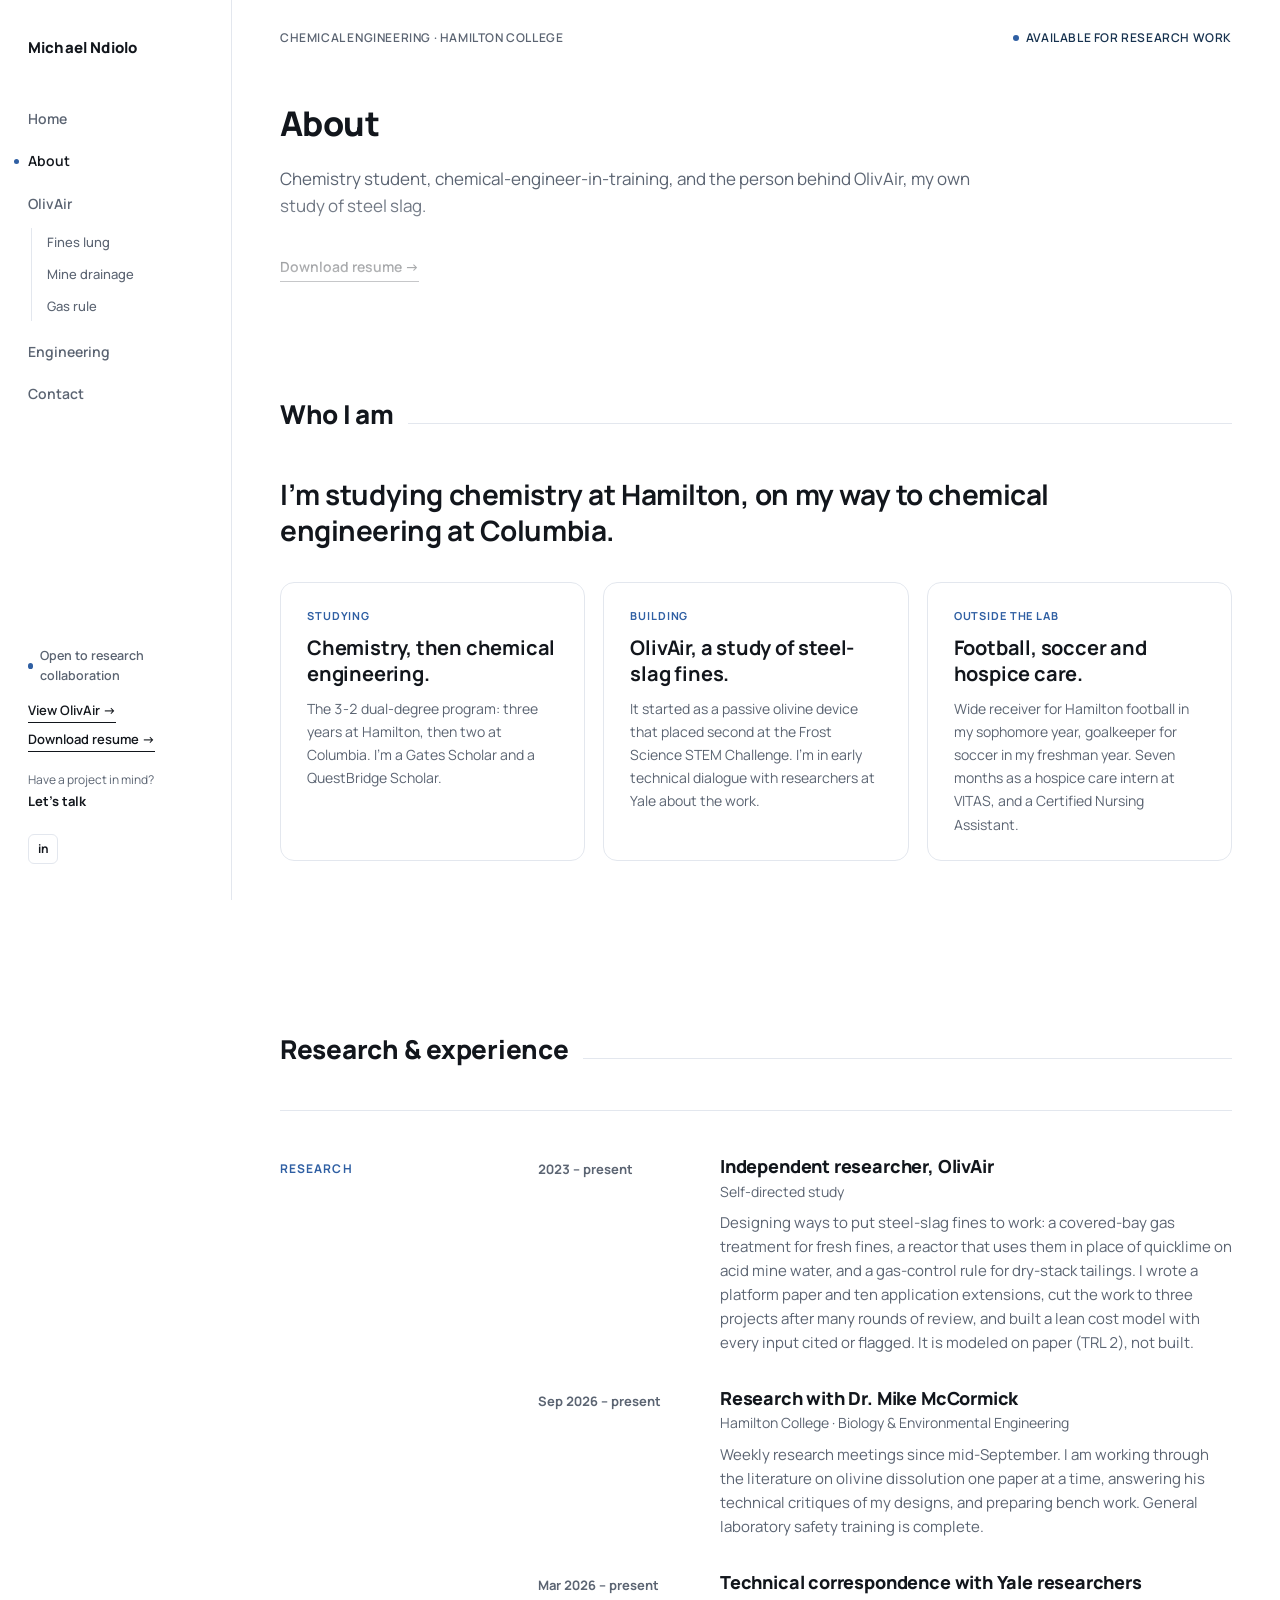
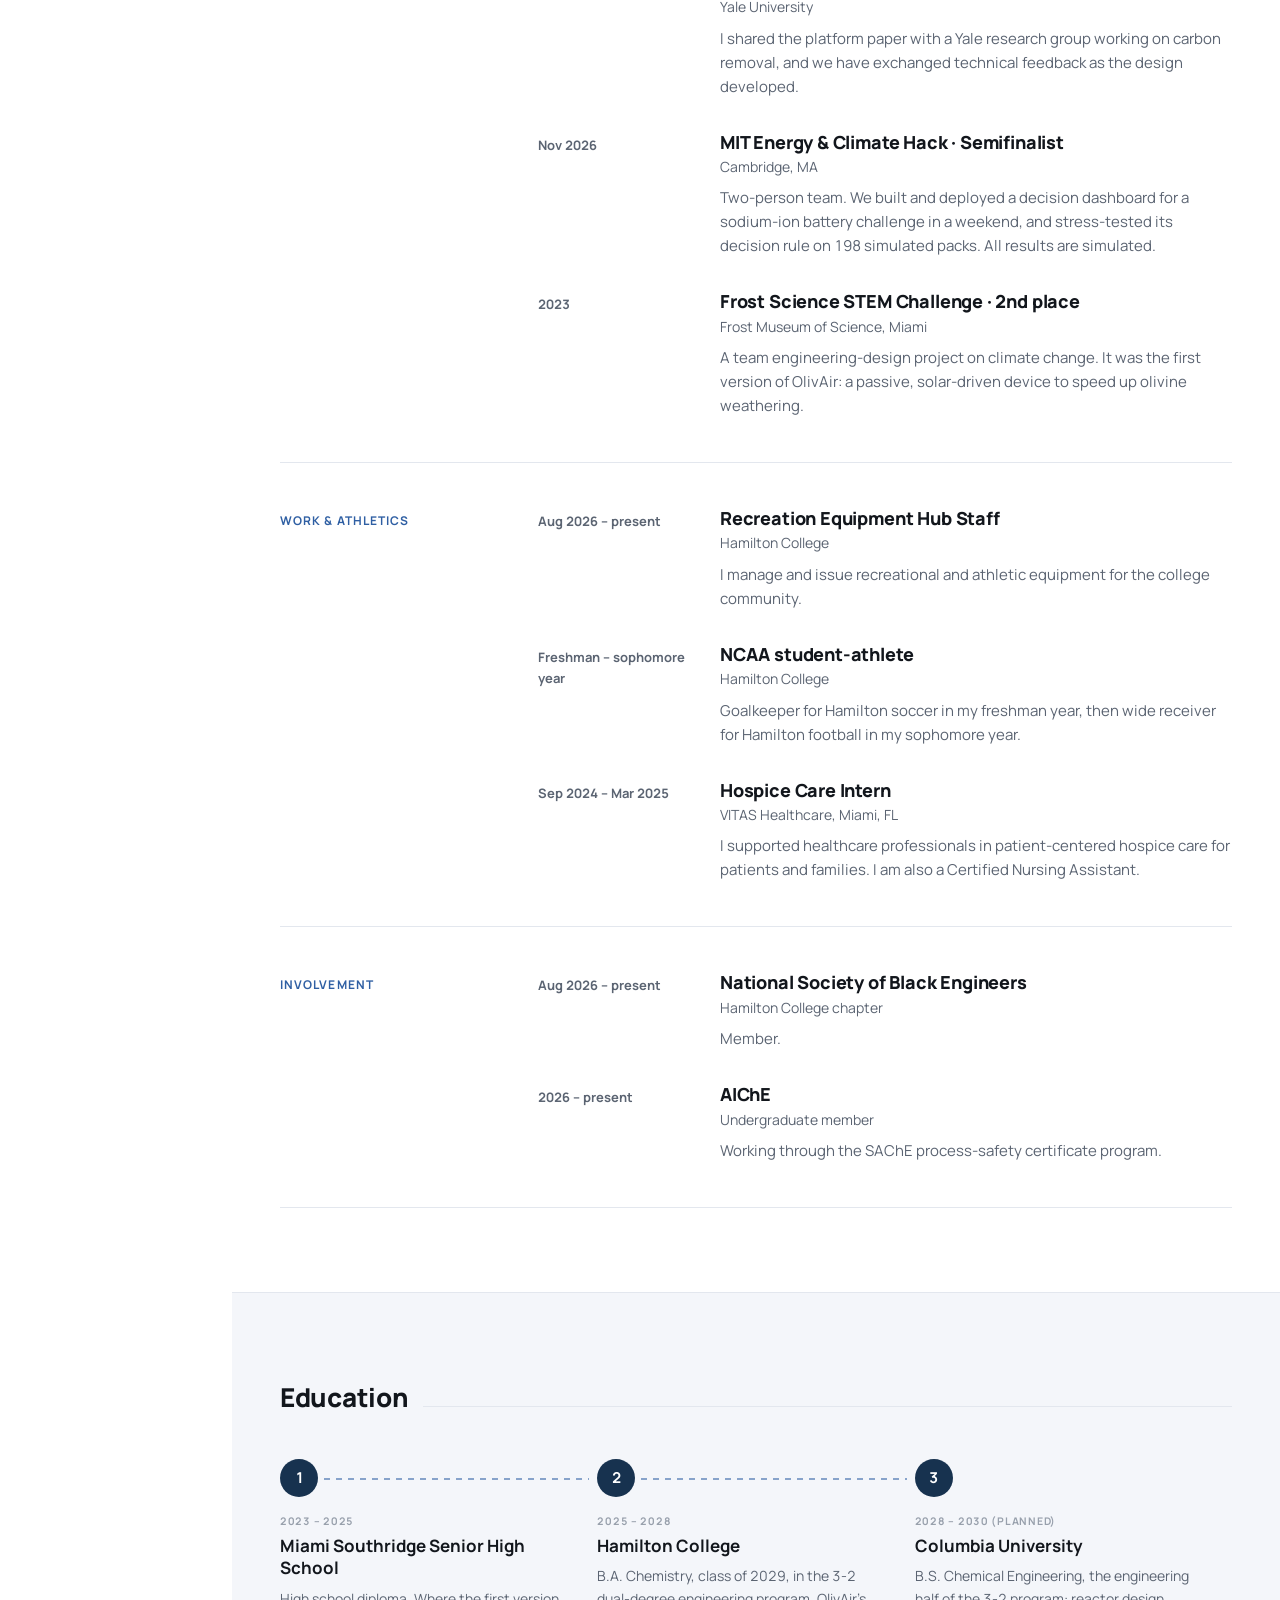
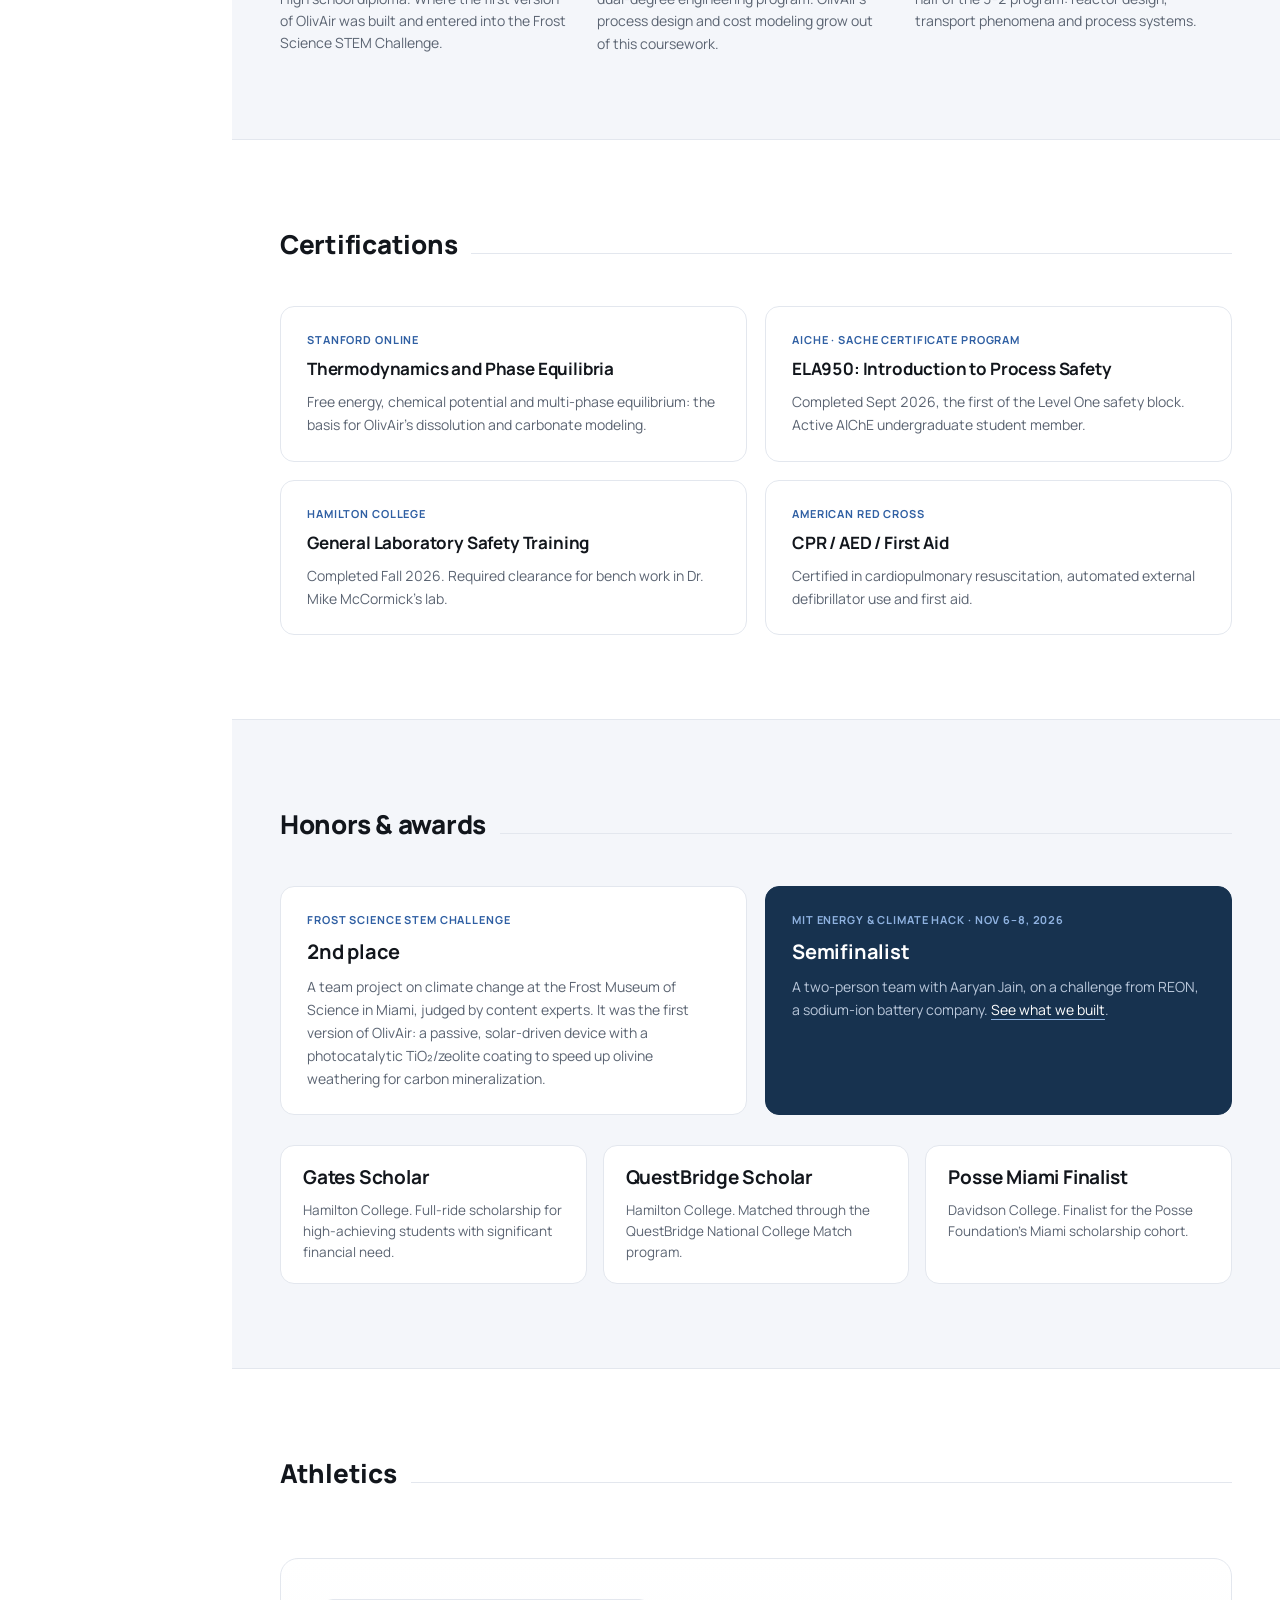
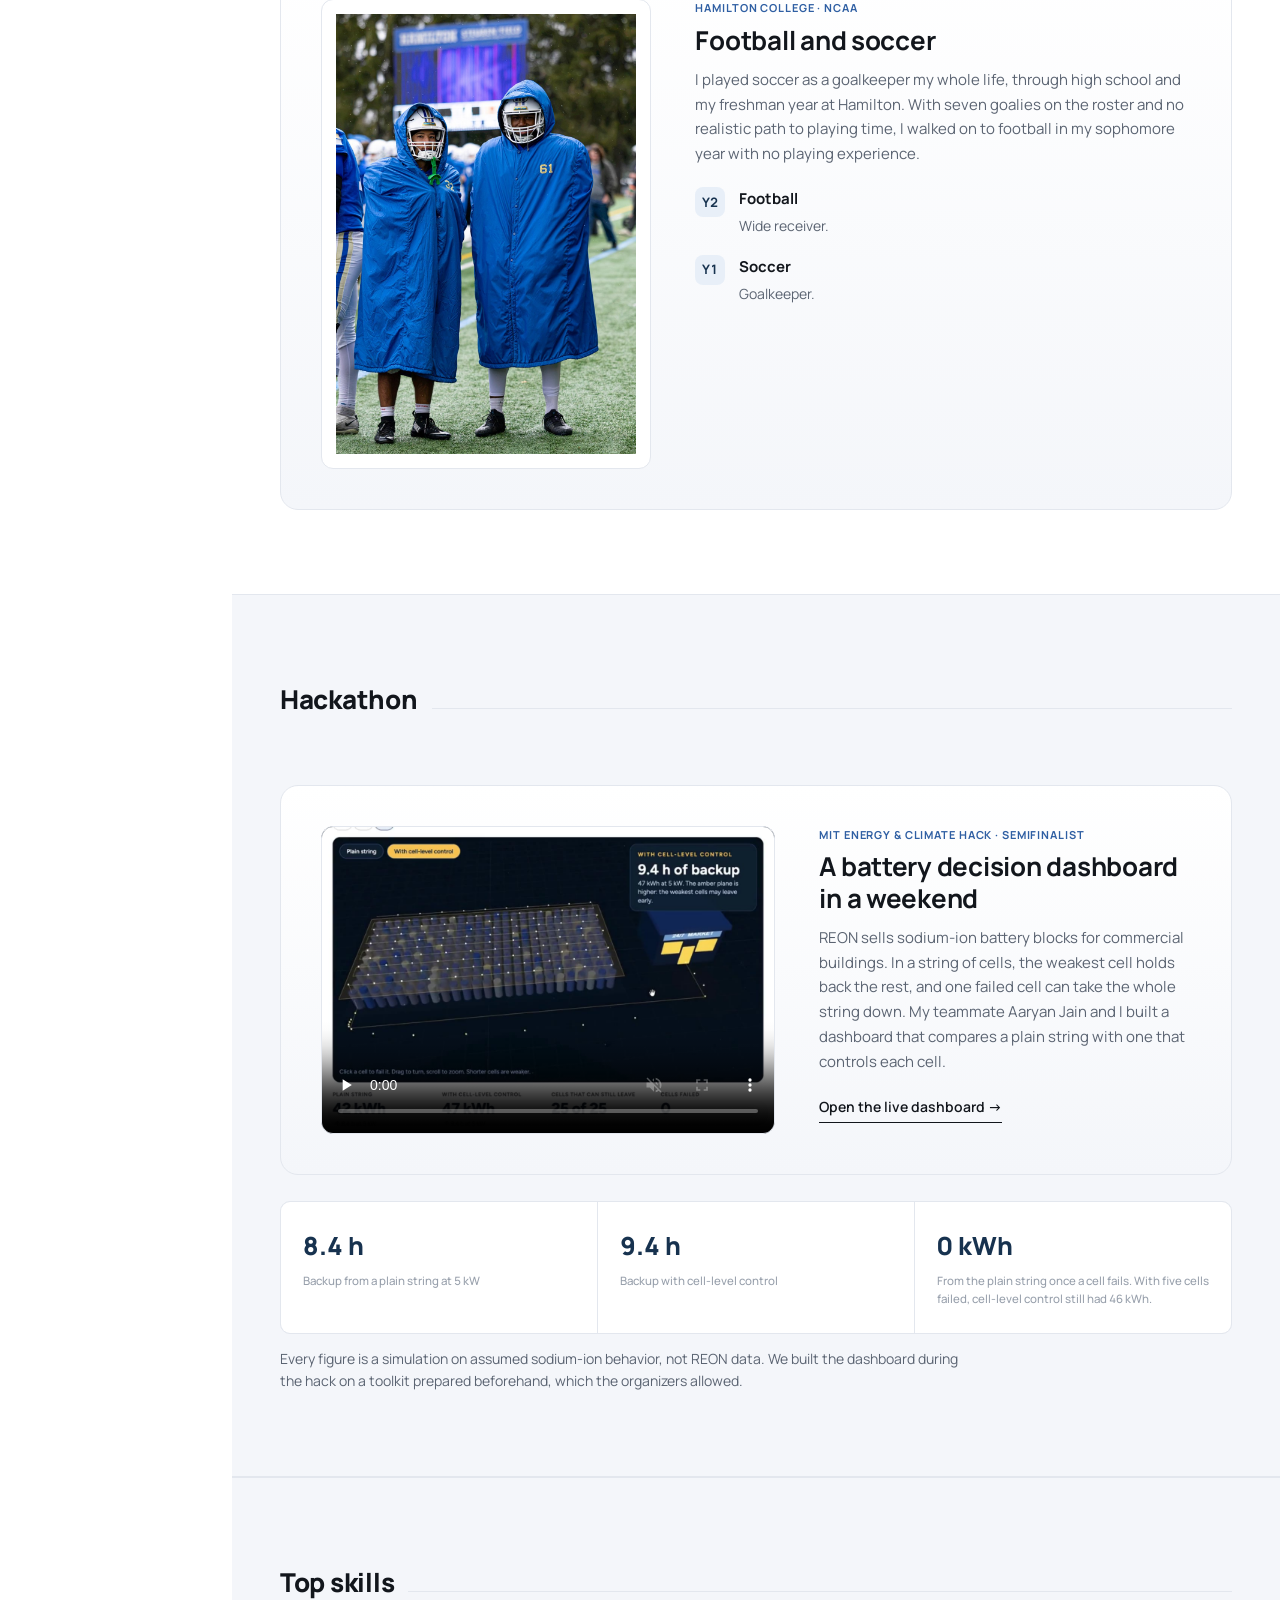
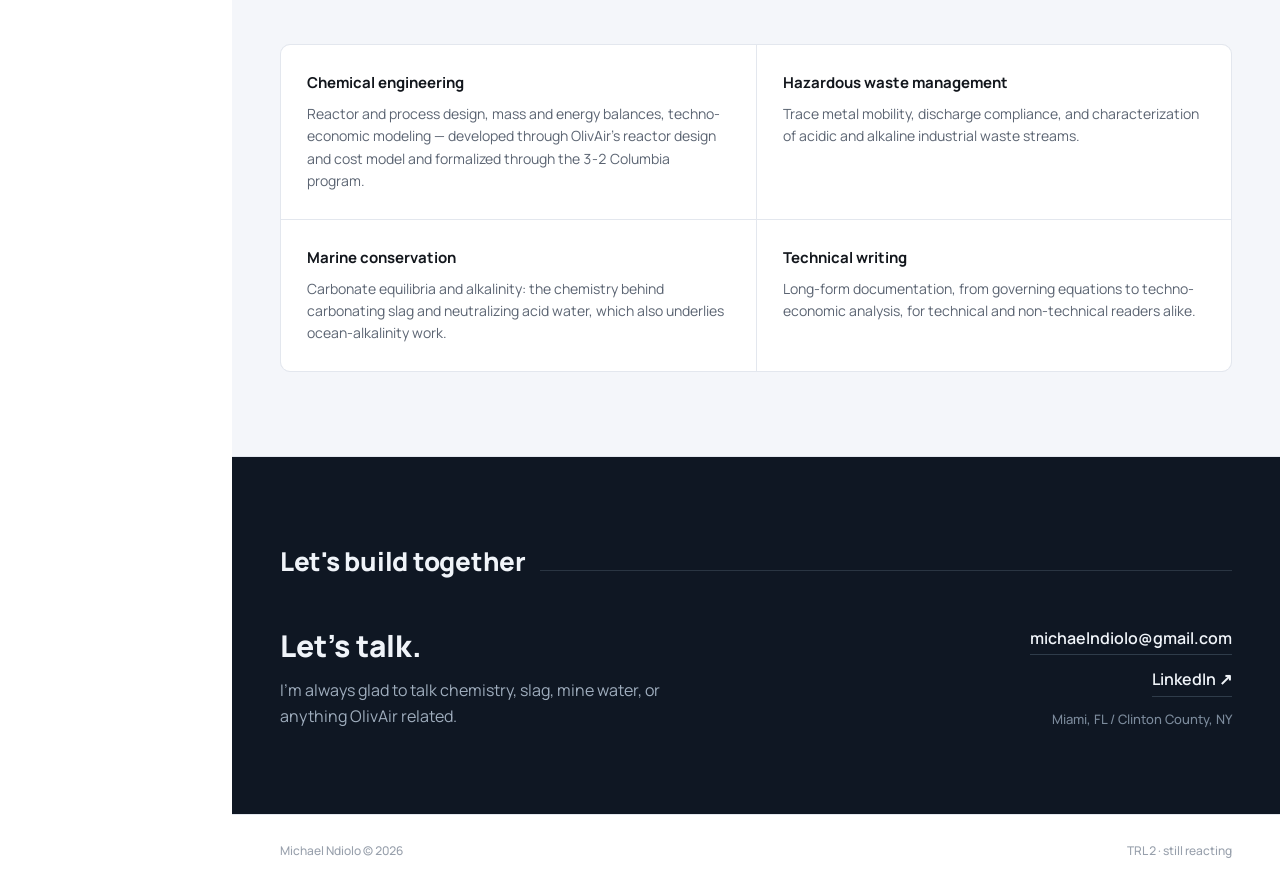
==== about.html @ 85c6e505 "Add files via upload" ====
<!DOCTYPE html>
<html lang="en">
<head>
<meta charset="UTF-8">
<meta name="viewport" content="width=device-width, initial-scale=1.0">
<title>About — Michael Ndiolo</title>
<meta name="description" content="About Michael Ndiolo — education, certifications, honors, and experience.">
<link rel="icon" type="image/png" sizes="32x32" href="assets/favicon-32.png">
<link rel="icon" type="image/png" sizes="16x16" href="assets/favicon-16.png">
<link rel="apple-touch-icon" href="assets/favicon-180.png">
<meta property="og:type" content="website">
<meta property="og:title" content="About — Michael Ndiolo">
<meta property="og:description" content="About Michael Ndiolo — education, certifications, honors, and experience.">
<meta property="og:image" content="assets/olivair-logo.png">
<meta name="twitter:card" content="summary">
<meta name="twitter:title" content="About — Michael Ndiolo">
<meta name="twitter:description" content="About Michael Ndiolo — education, certifications, honors, and experience.">
<meta name="twitter:image" content="assets/olivair-logo.png">
<link rel="preconnect" href="https://fonts.googleapis.com">
<link rel="preconnect" href="https://fonts.gstatic.com" crossorigin>
<link href="https://fonts.googleapis.com/css2?family=Manrope:wght@400;500;600;700;800&display=swap" rel="stylesheet">
<link rel="stylesheet" href="style.css?v=20261125l">
<script data-goatcounter="https://michaelndiolo.goatcounter.com/count" async src="//gc.zgo.at/count.js"></script>
</head>
<body class="">

<aside class="sidebar">
  <div class="name"><a href="index.html">Michael Ndiolo</a></div>
  <nav id="sidenav">
<a class="" href="index.html">Home</a>
<a class="active" href="about.html">About<i class="nav-dot" aria-hidden="true"></i></a>
<a class="" href="olivair.html">OlivAir</a>
<div class="subnav"><a class="" href="fines-lung.html">Fines lung</a><a class="" href="mine-drainage.html">Mine drainage</a><a class="" href="gas-rule.html">Gas rule</a></div>
<a class="" href="engineering.html">Engineering</a>
<a class="" href="contact.html">Contact</a>
  </nav>
  <div class="sidebar-bottom">
    <div class="status-pill"><span class="dot"></span>Open to research collaboration</div>
    <a class="sidebar-link" href="olivair.html">View OlivAir &rarr;</a>
    <a class="sidebar-link" href="assets/michael-ndiolo-resume.pdf" target="_blank" rel="noopener">Download resume &rarr;</a>
    <div class="sidebar-cta">Have a project in mind?<strong>Let's talk</strong></div>
    <a class="social" href="https://www.linkedin.com/in/michael-ndiolo-245876327" target="_blank" rel="noopener" aria-label="LinkedIn">in</a>
  </div>
</aside>
<!--rx--><script>
(function(){
  var doc=document,w=doc.querySelector('.subnav-wrap'),nav=doc.getElementById('sidenav');
  var reduce=window.matchMedia&&matchMedia('(prefers-reduced-motion: reduce)').matches;
  function get(k){try{return sessionStorage.getItem(k);}catch(e){return null;}}
  function set(k,v){try{sessionStorage.setItem(k,v);}catch(e){}}
  var dot=nav&&nav.querySelector('.nav-dot');
  function center(el){var r=el.getBoundingClientRect();return {x:r.left+r.width/2,y:r.top+r.height/2};}
  function saveDot(){ if(dot){var c=center(dot); set('rxDot',c.x.toFixed(1)+','+c.y.toFixed(1)); set('rxOpen',w&&w.classList.contains('open')?'1':'0');} }
  if(w&&nav&&!reduce){
    var target=w.classList.contains('open'),prev=get('rxOpen');
    if(prev!==null&&(prev==='1')!==target){
      w.style.transition='none'; w.classList.toggle('open',prev==='1'); void w.offsetHeight; w.style.transition='';
      requestAnimationFrame(function(){requestAnimationFrame(function(){w.classList.toggle('open',target);});});
    }
  }
  if(dot&&!reduce){
    var pd=get('rxDot');
    if(pd){
      var a=pd.split(','),c=center(dot),dx=parseFloat(a[0])-c.x,dy=parseFloat(a[1])-c.y;
      if(isFinite(dx)&&isFinite(dy)&&(Math.abs(dx)>.5||Math.abs(dy)>.5)){
        dot.style.transition='none'; dot.style.transform='translate('+dx+'px,'+dy+'px)'; void dot.offsetHeight; dot.style.transition='';
        requestAnimationFrame(function(){requestAnimationFrame(function(){dot.style.transform='';});});
      }
    }
  }
  window.addEventListener('pagehide',saveDot);
  doc.addEventListener('click',function(e){
    var a=e.target.closest&&e.target.closest('a[href]'); if(!a||e.defaultPrevented||e.button||e.metaKey||e.ctrlKey||e.shiftKey||e.altKey) return;
    if(a.target&&a.target!=='_self') return; if(a.hasAttribute('download')) return;
    var u; try{u=new URL(a.href,location.href);}catch(x){return;}
    if(u.origin!==location.origin||!/\.html?$|\/$/.test(u.pathname)) return;
    if(u.pathname===location.pathname&&u.search===location.search) return;
    saveDot(); if(reduce) return;
    var m=doc.querySelector('.main'); if(!m) return;
    e.preventDefault(); m.classList.add('page-out');
    setTimeout(function(){location.href=a.href;},190);
  });
  window.addEventListener('pageshow',function(e){ if(e.persisted){var m=doc.querySelector('.main'); if(m) m.classList.remove('page-out');} });
})();
</script><!--/rx-->
<div class="main">
  <div class="top-row">
    <details class="mnav"><summary>Menu</summary><div class="mnav-list"><a class="" href="index.html">Home</a><a class="active" href="about.html">About</a><a class="" href="olivair.html">OlivAir</a><a class=" sub" href="fines-lung.html">Fines lung</a><a class=" sub" href="mine-drainage.html">Mine drainage</a><a class=" sub" href="gas-rule.html">Gas rule</a><a class="" href="engineering.html">Engineering</a><a class="" href="contact.html">Contact</a></div></details>
    <span>Chemical Engineering &middot; Hamilton College</span>
    <span class="status"><span class="dot"></span>Available for research work</span>
  </div>

  
<header class="hero small reveal">
  <h1>About</h1>
  <p class="lead">Chemistry student, chemical-engineer-in-training, and the person behind OlivAir, my own study of steel slag.</p>
  <div class="hero-cta">
    <a class="link-btn magnet" href="assets/michael-ndiolo-resume.pdf" target="_blank" rel="noopener">Download resume &rarr;</a>
  </div>
</header>


  
<section id="bio">
  <div class="wrap">
    <div class="sec-head reveal"><span class="sec-title">Who I am</span><span class="sec-line"></span></div>
    <p class="big-lede reveal">I&rsquo;m studying chemistry at Hamilton, on my way to chemical engineering at Columbia.</p>
    <div class="panels3 reveal">
      <div class="panel"><h4>Studying</h4><div class="p-big">Chemistry, then chemical engineering.</div><p>The 3-2 dual-degree program: three years at Hamilton, then two at Columbia. I&rsquo;m a Gates Scholar and a QuestBridge Scholar.</p></div>
      <div class="panel"><h4>Building</h4><div class="p-big">OlivAir, a study of steel-slag fines.</div><p>It started as a passive olivine device that placed second at the Frost Science STEM Challenge. I&rsquo;m in early technical dialogue with researchers at Yale about the work.</p></div>
      <div class="panel"><h4>Outside the lab</h4><div class="p-big">Football, soccer and hospice care.</div><p>Wide receiver for Hamilton football in my sophomore year, goalkeeper for soccer in my freshman year. Seven months as a hospice care intern at VITAS, and a Certified Nursing Assistant.</p></div>
    </div>
  </div>
</section>

<section id="experience">
  <div class="wrap">
    <div class="sec-head reveal"><span class="sec-title">Research &amp; experience</span><span class="sec-line"></span></div>
    <div class="xp reveal">
      <div class="xp-group"><h3>Research</h3><div><div class="xp-item"><div class="xp-when">2023 &ndash; present</div><div><h4>Independent researcher, OlivAir</h4><div class="xp-org">Self-directed study</div><p>Designing ways to put steel-slag fines to work: a covered-bay gas treatment for fresh fines, a reactor that uses them in place of quicklime on acid mine water, and a gas-control rule for dry-stack tailings. I wrote a platform paper and ten application extensions, cut the work to three projects after many rounds of review, and built a lean cost model with every input cited or flagged. It is modeled on paper (TRL 2), not built.</p></div></div><div class="xp-item"><div class="xp-when">Sep 2026 &ndash; present</div><div><h4>Research with Dr. Mike McCormick</h4><div class="xp-org">Hamilton College &middot; Biology &amp; Environmental Engineering</div><p>Weekly research meetings since mid-September. I am working through the literature on olivine dissolution one paper at a time, answering his technical critiques of my designs, and preparing bench work. General laboratory safety training is complete.</p></div></div><div class="xp-item"><div class="xp-when">Mar 2026 &ndash; present</div><div><h4>Technical correspondence with Yale researchers</h4><div class="xp-org">Yale University</div><p>I shared the platform paper with a Yale research group working on carbon removal, and we have exchanged technical feedback as the design developed.</p></div></div><div class="xp-item"><div class="xp-when">Nov 2026</div><div><h4>MIT Energy &amp; Climate Hack &middot; Semifinalist</h4><div class="xp-org">Cambridge, MA</div><p>Two-person team. We built and deployed a decision dashboard for a sodium-ion battery challenge in a weekend, and stress-tested its decision rule on 198 simulated packs. All results are simulated.</p></div></div><div class="xp-item"><div class="xp-when">2023</div><div><h4>Frost Science STEM Challenge &middot; 2nd place</h4><div class="xp-org">Frost Museum of Science, Miami</div><p>A team engineering-design project on climate change. It was the first version of OlivAir: a passive, solar-driven device to speed up olivine weathering.</p></div></div></div></div>
      <div class="xp-group"><h3>Work &amp; athletics</h3><div><div class="xp-item"><div class="xp-when">Aug 2026 &ndash; present</div><div><h4>Recreation Equipment Hub Staff</h4><div class="xp-org">Hamilton College</div><p>I manage and issue recreational and athletic equipment for the college community.</p></div></div><div class="xp-item"><div class="xp-when">Freshman &ndash; sophomore year</div><div><h4>NCAA student-athlete</h4><div class="xp-org">Hamilton College</div><p>Goalkeeper for Hamilton soccer in my freshman year, then wide receiver for Hamilton football in my sophomore year.</p></div></div><div class="xp-item"><div class="xp-when">Sep 2024 &ndash; Mar 2025</div><div><h4>Hospice Care Intern</h4><div class="xp-org">VITAS Healthcare, Miami, FL</div><p>I supported healthcare professionals in patient-centered hospice care for patients and families. I am also a Certified Nursing Assistant.</p></div></div></div></div>
      <div class="xp-group"><h3>Involvement</h3><div><div class="xp-item"><div class="xp-when">Aug 2026 &ndash; present</div><div><h4>National Society of Black Engineers</h4><div class="xp-org">Hamilton College chapter</div><p>Member.</p></div></div><div class="xp-item"><div class="xp-when">2026 &ndash; present</div><div><h4>AIChE</h4><div class="xp-org">Undergraduate member</div><p>Working through the SAChE process-safety certificate program.</p></div></div></div></div>
    </div>
  </div>
</section>

<section id="education" class="alt-bg">
  <div class="wrap">
    <div class="sec-head reveal"><span class="sec-title">Education</span><span class="sec-line"></span></div>
    <div class="flow reveal">
      <div class="flow-step"><div class="flow-n">1</div><div class="tile-k">2023 &ndash; 2025</div><h4>Miami Southridge Senior High School</h4><p>High school diploma. Where the first version of OlivAir was built and entered into the Frost Science STEM Challenge.</p></div>
      <div class="flow-step"><div class="flow-n">2</div><div class="tile-k">2025 &ndash; 2028</div><h4>Hamilton College</h4><p>B.A. Chemistry, class of 2029, in the 3-2 dual-degree engineering program. OlivAir&rsquo;s process design and cost modeling grow out of this coursework.</p></div>
      <div class="flow-step"><div class="flow-n">3</div><div class="tile-k">2028 &ndash; 2030 (planned)</div><h4>Columbia University</h4><p>B.S. Chemical Engineering, the engineering half of the 3-2 program: reactor design, transport phenomena and process systems.</p></div>
    </div>
  </div>
</section>

<section id="certifications">
  <div class="wrap">
    <div class="sec-head reveal"><span class="sec-title">Certifications</span><span class="sec-line"></span></div>
    <div class="duo reveal" style="margin-top:0;grid-template-columns:1fr 1fr"><div class="panel"><h4>Stanford Online</h4><div class="p-big" style="font-size:17px">Thermodynamics and Phase Equilibria</div><p>Free energy, chemical potential and multi-phase equilibrium: the basis for OlivAir&rsquo;s dissolution and carbonate modeling.</p></div><div class="panel"><h4>AIChE &middot; SAChE Certificate Program</h4><div class="p-big" style="font-size:17px">ELA950: Introduction to Process Safety</div><p>Completed Sept 2026, the first of the Level One safety block. Active AIChE undergraduate student member.</p></div><div class="panel"><h4>Hamilton College</h4><div class="p-big" style="font-size:17px">General Laboratory Safety Training</div><p>Completed Fall 2026. Required clearance for bench work in Dr. Mike McCormick&rsquo;s lab.</p></div><div class="panel"><h4>American Red Cross</h4><div class="p-big" style="font-size:17px">CPR / AED / First Aid</div><p>Certified in cardiopulmonary resuscitation, automated external defibrillator use and first aid.</p></div></div>
  </div>
</section>

<section id="honors" class="alt-bg">
  <div class="wrap">
    <div class="sec-head reveal"><span class="sec-title">Honors &amp; awards</span><span class="sec-line"></span></div>
    <div class="duo reveal" style="margin-top:0">
      <div class="panel"><h4>Frost Science STEM Challenge</h4><div class="p-big">2nd place</div><p>A team project on climate change at the Frost Museum of Science in Miami, judged by content experts. It was the first version of OlivAir: a passive, solar-driven device with a photocatalytic TiO&#8322;/zeolite coating to speed up olivine weathering for carbon mineralization.</p></div>
      <div class="panel dark"><h4>MIT Energy &amp; Climate Hack &middot; Nov 6&ndash;8, 2026</h4><div class="p-big">Semifinalist</div><p>A two-person team with Aaryan Jain, on a challenge from REON, a sodium-ion battery company. <a href="#hackathon" style="color:#fff;border-bottom:1px solid #8fb2e0">See what we built</a>.</p></div>
    </div>
    <div class="aims reveal">
      <div class="aim"><b>Gates Scholar</b><p style="font-size:13.5px;color:var(--text-dim);line-height:1.55">Hamilton College. Full-ride scholarship for high-achieving students with significant financial need.</p></div>
      <div class="aim"><b>QuestBridge Scholar</b><p style="font-size:13.5px;color:var(--text-dim);line-height:1.55">Hamilton College. Matched through the QuestBridge National College Match program.</p></div>
      <div class="aim"><b>Posse Miami Finalist</b><p style="font-size:13.5px;color:var(--text-dim);line-height:1.55">Davidson College. Finalist for the Posse Foundation&rsquo;s Miami scholarship cohort.</p></div>
    </div>
  </div>
</section>

<section id="athletics">
  <div class="wrap">
    <div class="sec-head reveal"><span class="sec-title">Athletics</span><span class="sec-line"></span></div>
    <div class="newvessel reveal">
      <div class="nv-img"><img src="assets/football-sideline.jpg" alt="Two Hamilton football players on the sideline in blue hooded sideline capes" style="max-height:480px"></div>
      <div>
        <div class="nv-kicker">Hamilton College &middot; NCAA</div>
        <h3>Football and soccer</h3>
        <p class="nv-lead">I played soccer as a goalkeeper my whole life, through high school and my freshman year at Hamilton. With seven goalies on the roster and no realistic path to playing time, I walked on to football in my sophomore year with no playing experience.</p>
        <div class="nv-list">
          <div class="nv-item"><i>Y2</i><div><b>Football</b><span>Wide receiver.</span></div></div>
          <div class="nv-item"><i>Y1</i><div><b>Soccer</b><span>Goalkeeper.</span></div></div>
        </div>
      </div>
    </div>
  </div>
</section>

<section id="hackathon" class="alt-bg">
  <div class="wrap">
    <div class="sec-head reveal"><span class="sec-title">Hackathon</span><span class="sec-line"></span></div>
    <div class="newvessel reveal" style="grid-template-columns:minmax(0,1.1fr) minmax(0,.9fr)">
      <div class="nv-img" style="padding:0;overflow:hidden;background:#0b1522;align-self:center"><video src="assets/reon-dashboard-demo.mp4" poster="assets/reon-dashboard-poster.jpg" muted loop playsinline controls preload="none" style="display:block;width:100%;height:auto"></video></div>
      <div>
        <div class="nv-kicker">MIT Energy &amp; Climate Hack &middot; Semifinalist</div>
        <h3>A battery decision dashboard in a weekend</h3>
        <p class="nv-lead">REON sells sodium-ion battery blocks for commercial buildings. In a string of cells, the weakest cell holds back the rest, and one failed cell can take the whole string down. My teammate Aaryan Jain and I built a dashboard that compares a plain string with one that controls each cell.</p>
        <a class="link-btn magnet" href="https://reon-core-ax9kgvvagqjtncpoz6rlgj.streamlit.app/" target="_blank" rel="noopener">Open the live dashboard &rarr;</a>
      </div>
    </div>
    <div class="stat-strip reveal" style="grid-template-columns:repeat(3,1fr);margin-top:26px">
      <div class="stat"><div class="stat-num">8.4 h</div><div class="stat-label">Backup from a plain string at 5 kW</div></div>
      <div class="stat"><div class="stat-num">9.4 h</div><div class="stat-label">Backup with cell-level control</div></div>
      <div class="stat"><div class="stat-num">0 kWh</div><div class="stat-label">From the plain string once a cell fails. With five cells failed, cell-level control still had 46 kWh.</div></div>
    </div>
    <p class="aims-note reveal">Every figure is a simulation on assumed sodium-ion behavior, not REON data. We built the dashboard during the hack on a toolkit prepared beforehand, which the organizers allowed.</p>
  </div>
</section>

<section id="skills-about" class="alt-bg">
  <div class="wrap">
    <div class="sec-head reveal"><span class="sec-title">Top skills</span><span class="sec-line"></span></div>
    <div class="skill-grid reveal">
      <div class="skill-card"><h3>Chemical engineering</h3><p>Reactor and process design, mass and energy balances, techno-economic modeling &mdash; developed through OlivAir's reactor design and cost model and formalized through the 3-2 Columbia program.</p></div>
      <div class="skill-card"><h3>Hazardous waste management</h3><p>Trace metal mobility, discharge compliance, and characterization of acidic and alkaline industrial waste streams.</p></div>
      <div class="skill-card"><h3>Marine conservation</h3><p>Carbonate equilibria and alkalinity: the chemistry behind carbonating slag and neutralizing acid water, which also underlies ocean-alkalinity work.</p></div>
      <div class="skill-card"><h3>Technical writing</h3><p>Long-form documentation, from governing equations to techno-economic analysis, for technical and non-technical readers alike.</p></div>
    </div>
  </div>
</section>


  <section id="contact">
    <div class="wrap" style="max-width:100%">
      <div class="sec-head reveal"><span class="sec-title">Let's build together</span><span class="sec-line"></span></div>
      <div class="contact-inner reveal">
        <div>
          <h2>Let's talk.</h2>
          <p style="color:#9fadbd;max-width:380px;margin-top:8px">I'm always glad to talk chemistry, slag, mine water, or anything OlivAir related.</p>
        </div>
        <div class="contact-links">
          <a href="mailto:michaelndiolo@gmail.com">michaelndiolo@gmail.com</a>
          <a href="https://www.linkedin.com/in/michael-ndiolo-245876327" target="_blank" rel="noopener">LinkedIn &#8599;</a>
          <span style="font-size:13px;color:#7c8b9c;font-weight:500">Miami, FL / Clinton County, NY</span>
        </div>
      </div>
    </div>
  </section>

  <footer>
    <span>Michael Ndiolo &copy; 2026</span>
    <span>TRL 2 &middot; still reacting</span>
  </footer>
</div>

<script src="script.js"></script>

</body>
</html>
---- style.css ----
:root {
  --bg: #ffffff;
  --bg-alt: #f4f6fa;
  --text: #12161c;
  --text-dim: #5b6472;
  --text-faint: #98a0ac;
  --border: #e3e7ee;
  --accent: #2f5fa3;
  --accent-bg: #e8eff8;
  --accent-dark: #17324f;
  --hi: #a9cdf2;
  --sidebar-w: 232px;
  --col: 900px;
  --novel: #9c4a2f;
  --novel-bg: #f8ece6;
}
* { margin: 0; padding: 0; box-sizing: border-box; }
html { scroll-behavior: smooth; }
body { background: var(--bg); color: var(--text); font-family: 'Manrope', -apple-system, sans-serif; font-size: 16px; line-height: 1.6; font-variant-numeric: tabular-nums; }
a { color: inherit; text-decoration: none; }
img { display: block; max-width: 100%; }

.reveal { opacity: 0; transform: translateY(26px); transition: opacity 0.7s cubic-bezier(.16,.84,.44,1), transform 0.7s cubic-bezier(.16,.84,.44,1); }
.reveal.in { opacity: 1; transform: translateY(0); }

.sidebar {
  position: fixed; top: 0; left: 0; width: var(--sidebar-w); height: 100vh;
  border-right: 1px solid var(--border); padding: 36px 28px; display: flex; flex-direction: column;
  z-index: 30; background: var(--bg);
}
.sidebar .name { font-weight: 800; font-size: 15px; letter-spacing: 0.01em; margin-bottom: 48px; }
.sidebar .name a { display:block; }
.sidebar nav { display: flex; flex-direction: column; gap: 20px; }
.sidebar nav a { font-size: 14px; font-weight: 600; color: var(--text-dim); position: relative; width: fit-content; transition: color 0.3s ease; }
.sidebar nav a::before {
  content: ''; position: absolute; left: -16px; top: 50%; transform: translateY(-50%) scale(0);
  width: 5px; height: 5px; border-radius: 50%; background: var(--accent);
  transition: transform 0.3s cubic-bezier(.16,.84,.44,1);
}
.sidebar nav a:hover { color: var(--text); }
.sidebar nav a.active { color: var(--text); }
.sidebar nav a.active::before { transform: translateY(-50%) scale(1); }
.sidebar-bottom { margin-top: auto; }
.status-pill {
  display: inline-flex; align-items: center; gap: 7px; font-size: 12px; font-weight: 600;
  background: var(--accent-bg); color: var(--accent-dark); padding: 6px 12px; border-radius: 20px; margin-bottom: 16px;
}
.status-pill .dot { width: 6px; height: 6px; border-radius: 50%; background: var(--accent); animation: pulse 2.2s ease-in-out infinite; }
@keyframes pulse { 0%,100% { opacity: 1; } 50% { opacity: 0.4; } }
.sidebar-link { display: block; font-size: 13px; font-weight: 600; margin-bottom: 6px; border-bottom: 1px solid var(--text); width: fit-content; padding-bottom: 1px; transition: border-color 0.3s ease, color 0.3s ease; }
.sidebar-link:hover { color: var(--accent-dark); border-color: var(--accent); }
.sidebar-cta { font-size: 12px; color: var(--text-dim); margin-top: 18px; }
.sidebar-cta strong { display: block; color: var(--text); font-size: 13px; margin-top: 2px; }
.social { margin-top: 22px; width: 30px; height: 30px; border: 1px solid var(--border); border-radius: 6px; display: flex; align-items: center; justify-content: center; font-size: 12px; font-weight: 700; transition: border-color 0.3s ease, transform 0.3s ease; }
.social:hover { border-color: var(--accent); transform: translateY(-2px); }

.main { margin-left: var(--sidebar-w); }
.wrap { max-width: var(--col); padding: 0 48px; }
section { padding: 84px 0; }

.top-row { display: flex; justify-content: space-between; align-items: center; padding: 28px 48px 0; font-size: 12px; letter-spacing: 0.05em; color: var(--text-dim); text-transform: uppercase; font-weight: 600; }
.top-row .status { display: flex; align-items: center; gap: 7px; color: var(--accent-dark); }
.top-row .dot { width: 6px; height: 6px; border-radius: 50%; background: var(--accent); }

.hero { padding: 56px 48px 84px; max-width: calc(var(--col) + 96px); position: relative; background-image: linear-gradient(var(--bg) 0%, var(--bg) 100%), repeating-linear-gradient(0deg, var(--accent-bg) 0 1px, transparent 1px 64px), repeating-linear-gradient(90deg, var(--accent-bg) 0 1px, transparent 1px 64px); background-blend-mode: normal; -webkit-mask-image: linear-gradient(to bottom, black 55%, transparent 100%); mask-image: linear-gradient(to bottom, black 55%, transparent 100%); }
.hero h1 { font-size: 44px; font-weight: 800; line-height: 1.18; letter-spacing: -0.015em; max-width: 680px; position:relative; }
.hero.small h1 { font-size: 34px; }
.hero p.lead { margin-top: 22px; max-width: 560px; font-size: 17px; color: var(--text-dim); position:relative; }
.hero-cta { margin-top: 36px; display: flex; gap: 28px; align-items: center; flex-wrap: wrap; position:relative; }
.link-btn { display: inline-flex; align-items: center; gap: 8px; font-size: 14px; font-weight: 600; border-bottom: 1px solid var(--text); padding-bottom: 3px; transition: gap 0.3s cubic-bezier(.16,.84,.44,1), border-color 0.3s ease, color 0.3s ease; }
.link-btn:hover { gap: 13px; border-color: var(--accent); color: var(--accent-dark); }

.sec-head { display: flex; align-items: baseline; gap: 14px; margin-bottom: 40px; }
.sec-title { font-size: 26px; font-weight: 800; letter-spacing: -0.01em; }
.sec-line { flex: 1; height: 1px; background: var(--border); }
.sub-label { font-size: 12px; font-weight: 700; letter-spacing: 0.06em; color: var(--accent-dark); text-transform: uppercase; margin: 44px 0 18px; display: flex; align-items: center; gap: 10px; }
.sub-label:first-of-type { margin-top: 8px; }
.sub-label::before { content: ''; width: 14px; height: 1px; background: var(--accent); }

.alt-bg { background: var(--bg-alt); border-top: 1px solid var(--border); border-bottom: 1px solid var(--border); }

.about-grid { display: grid; grid-template-columns: 210px 1fr; gap: 44px; align-items: start; }
.about-photo { width: 100%; aspect-ratio: 4/5; border-radius: 10px; overflow: hidden; border: 1px solid var(--border); clip-path: inset(0 0 0 0); }
.about-photo img { width: 100%; height: 100%; object-fit: cover; transform: scale(1.08); transition: transform 1.1s cubic-bezier(.16,.84,.44,1); }
.about-photo.in img { transform: scale(1); }
.about-body p { color: var(--text-dim); margin-bottom: 16px; max-width: 560px; }
.about-body strong { color: var(--text); font-weight: 700; }
.mark-visual { width: 100%; aspect-ratio: 1/1; border-radius: 10px; overflow: hidden; border: 1px solid var(--border); background: var(--bg-alt); display: flex; align-items: center; justify-content: center; padding: 30px; }
.mark-visual img { width: 100%; height: 100%; object-fit: contain; }
.about-grid.mark-grid { grid-template-columns: 260px 1fr; }

.mark-showcase { display: flex; flex-direction: column; align-items: center; gap: 30px; padding: 12px 0 4px; }

.mark-stage { position: relative; width: 320px; max-width: 72vw; aspect-ratio: 871/811; }
.mark-stage::before {
  content: ''; position: absolute; inset: -14%; z-index: -1; border-radius: 50%;
  background: radial-gradient(circle, var(--accent-bg) 0%, transparent 68%);
  opacity: .55; filter: blur(6px);
  animation: mark-breathe 7s ease-in-out infinite;
}
@keyframes mark-breathe {
  0%, 100% { opacity: .38; transform: scale(.94); }
  50% { opacity: .62; transform: scale(1.05); }
}
.mark-stage img.mark-ghost, .mark-overlay {
  position: absolute; inset: 0; width: 100%; height: 100%;
}
.mark-ghost {
  object-fit: contain; filter: grayscale(1) opacity(0.14);
  transition: transform .15s ease-out, filter .5s ease; will-change: transform;
}
.mark-stage[data-step="0"] .mark-ghost,
.mark-stage[data-step="1"] .mark-ghost,
.mark-stage[data-step="2"] .mark-ghost { filter: grayscale(1) opacity(0.08); }

.mark-overlay {
  object-fit: contain;
  opacity: 0; pointer-events: none; will-change: transform;
  transition: opacity .5s ease, clip-path .85s cubic-bezier(.16,.84,.44,1), transform .15s ease-out;
}
.mo-arms { clip-path: inset(0 0 100% 0); }
.mo-point {
  inset: auto; left: 41%; top: 67.8%; width: 18%; height: 16.5%; object-fit: fill;
  transform: scale(.5); transform-origin: 50% 44%;
}
.mo-plant {
  inset: auto; left: 13.548%; top: 11.837%; width: 73.134%; height: 86.806%; object-fit: fill;
  clip-path: inset(100% 0 0 0);
}
.mark-stage[data-step="0"] .mo-arms { opacity: 1; clip-path: inset(0 0 0 0); }
.mark-stage[data-step="1"] .mo-point { opacity: 1; transform: scale(1); }
.mark-stage[data-step="2"] .mo-plant { opacity: 1; clip-path: inset(0 0 0 0); }

.mark-ring {
  position: absolute; left: 50%; top: 76.1%; width: 15%; height: 15%; transform: translate(-50%,-50%) scale(.6);
  border-radius: 50%; border: 2px solid var(--accent); opacity: 0; pointer-events: none;
}
.mark-stage[data-step="1"] .mark-ring { animation: mark-pulse 1.7s cubic-bezier(.16,.84,.44,1) infinite; }
@keyframes mark-pulse {
  0% { transform: translate(-50%,-50%) scale(.5); opacity: .85; }
  100% { transform: translate(-50%,-50%) scale(2.4); opacity: 0; }
}

.mark-rail { display: flex; gap: 26px; width: 100%; max-width: 540px; margin: 0 auto; }
.mrail-step {
  flex: 1; min-width: 0; font-family: inherit; text-align: left; cursor: pointer;
  background: none; border: none; padding: 0 0 14px; display: flex; flex-direction: column; gap: 12px;
}
.mrail-top { display: flex; flex-direction: column; gap: 3px; }
.mrail-num {
  font-size: 25px; font-weight: 800; letter-spacing: -.02em; line-height: 1;
  color: var(--text-faint); transition: color .3s ease, transform .3s ease;
  transform-origin: left center; font-variant-numeric: tabular-nums;
}
.mrail-label {
  font-size: 11.5px; font-weight: 600; letter-spacing: .01em; color: var(--text-faint);
  transition: color .3s ease; white-space: nowrap; overflow: hidden; text-overflow: ellipsis;
}
.mrail-bar { display: block; height: 3px; border-radius: 999px; background: var(--border); overflow: hidden; position: relative; }
.mrail-fill { position: absolute; inset: 0; width: 0%; border-radius: 999px; background: linear-gradient(90deg, var(--accent), var(--accent-dark)); }
.mrail-step.past .mrail-fill { width: 100%; }
.mrail-step.active .mrail-num { color: var(--accent); transform: scale(1.1); }
.mrail-step.active .mrail-label { color: var(--text); }
.mrail-step.past .mrail-num,
.mrail-step.past .mrail-label { color: var(--text-dim); }
.mrail-step:not(.active):hover .mrail-num { color: var(--accent-dark); }
.mrail-step:not(.active):hover .mrail-label { color: var(--text); }

.mark-caption { max-width: 560px; text-align: center; min-height: 74px; }
.mc {
  display: none; color: var(--text-dim); font-size: 14px; line-height: 1.7;
  opacity: 0; transform: translateY(8px) scale(.985); transition: opacity .45s ease, transform .45s cubic-bezier(.16,.84,.44,1);
}
.mc.active { display: block; opacity: 1; transform: translateY(0) scale(1); }
.mc strong { color: var(--text); font-weight: 700; }

.tags { display: flex; flex-wrap: wrap; gap: 8px; margin-top: 20px; }
.tag { font-size: 12px; font-weight: 600; color: var(--text-dim); border: 1px solid var(--border); padding: 5px 11px; border-radius: 20px; background: var(--bg); transition: all 0.3s ease; }
.tag:hover { color: var(--accent-dark); border-color: var(--accent); background: var(--accent-bg); transform: translateY(-2px); }

.card-grid { display: grid; grid-template-columns: 1fr 1fr; gap: 22px; margin-bottom: 8px; }
.proj-card { border-radius: 12px; overflow: hidden; border: 1px solid var(--border); transition: transform 0.4s cubic-bezier(.16,.84,.44,1), box-shadow 0.4s ease; cursor: default; }
.proj-card:hover { transform: translateY(-6px); box-shadow: 0 16px 32px rgba(23,50,79,0.12); }
.proj-visual { position: relative; aspect-ratio: 16/10; overflow: hidden; background: var(--bg-alt); }
.proj-visual img { width: 100%; height: 100%; object-fit: cover; transition: transform 0.6s cubic-bezier(.16,.84,.44,1); }
.proj-card:hover .proj-visual img { transform: scale(1.08); }
.proj-visual::after { content:''; position:absolute; inset:0; background: linear-gradient(to bottom, transparent 68%, rgba(23,50,79,0.30) 100%); }
.proj-visual .k-float { position: relative; z-index: 2; align-self: flex-end; }
.proj-body { padding: 20px 22px 24px; background: var(--bg); }
.proj-body .k { font-size: 11px; font-weight: 700; color: var(--accent-dark); margin-bottom: 6px; letter-spacing: 0.05em; text-transform: uppercase; }
.proj-body h3 { font-size: 16px; font-weight: 700; margin-bottom: 8px; }
.proj-body p { font-size: 13px; color: var(--text-dim); }

.body-copy { max-width: 680px; }
.body-copy p { color: var(--text-dim); margin-bottom: 18px; }
.body-copy strong { color: var(--text); font-weight: 700; }

.stat-strip { display: grid; grid-template-columns: repeat(4,1fr); gap: 1px; background: var(--border); border: 1px solid var(--border); border-radius: 10px; overflow: hidden; max-width: 100%; }
.stat { background: var(--bg); padding: 20px 18px; transition: background 0.3s ease; }
.stat:hover { background: var(--accent-bg); }
.stat-num { font-size: 25px; color: var(--accent-dark); font-weight: 800; }
.stat-label { font-size: 11.5px; color: var(--text-faint); margin-top: 6px; font-weight: 500; }

.statement { background: var(--accent-dark); color: #eaf1fa; padding: 120px 48px; text-align: center; position: relative; overflow: hidden; }
.statement .eq-bg { position: absolute; inset: 0; display: flex; flex-direction: column; justify-content: space-evenly; align-items: center; opacity: 0.14; font-size: 26px; font-weight: 700; }
.statement .eq-bg span { display: inline-block; white-space: nowrap; animation: drift 22s linear infinite; }
.statement .eq-bg span:nth-child(2) { animation-duration: 28s; animation-direction: reverse; }
.statement .eq-bg span:nth-child(3) { animation-duration: 34s; }
@keyframes drift { from { transform: translateX(6%); } to { transform: translateX(-6%); } }
.statement p { position: relative; z-index: 1; font-size: 36px; font-weight: 800; max-width: 760px; margin: 0 auto; line-height: 1.4; letter-spacing: -0.01em; }
.statement p .hi { color: var(--hi); }

.skill-grid { display: grid; grid-template-columns: 1fr 1fr; gap: 1px; background: var(--border); border: 1px solid var(--border); border-radius: 10px; overflow: hidden; }
.skill-card { background: var(--bg); padding: 26px; transition: background 0.3s ease; }
.skill-card:hover { background: var(--bg-alt); }
.skill-card h3 { font-size: 15px; font-weight: 700; margin-bottom: 8px; }
.skill-card p { font-size: 14px; color: var(--text-dim); }

.faq-item { border-bottom: 1px solid var(--border); padding: 18px 0; cursor: pointer; }
.faq-q { display: flex; justify-content: space-between; align-items: center; font-size: 15px; font-weight: 600; }
.faq-plus { color: var(--accent-dark); font-weight: 700; transition: transform 0.3s ease; }
.faq-item.open .faq-plus { transform: rotate(45deg); }
.faq-a { max-height: 0; overflow: hidden; transition: max-height 0.4s cubic-bezier(.16,.84,.44,1); font-size: 14px; color: var(--text-dim); }
.faq-item.open .faq-a { max-height: 200px; padding-top: 12px; }

#contact { background: #0f1723; color: #f0f4f9; padding: 84px 48px; }
#contact .sec-title { color: #f0f4f9; }
#contact .sec-line { background: #2a3542; }
.contact-inner { display: flex; justify-content: space-between; align-items: flex-end; flex-wrap: wrap; gap: 30px; margin-top: 30px; }
.contact-inner h2 { font-size: 30px; font-weight: 800; }
.contact-links { display: flex; flex-direction: column; gap: 12px; align-items: flex-end; }
.contact-links a { font-size: 16px; font-weight: 600; border-bottom: 1px solid #2f3c4a; padding-bottom: 3px; transition: border-color 0.3s ease, color 0.3s ease; }
.contact-links a:hover { color: var(--hi); border-color: var(--hi); }

footer { padding: 26px 48px; display: flex; justify-content: space-between; font-size: 12px; color: var(--text-faint); border-top: 1px solid var(--border); font-weight: 500; }

/* Home page specific */
.featured-card { display: grid; grid-template-columns: 1.1fr 0.9fr; gap: 0; border: 1px solid var(--border); border-radius: 14px; overflow: hidden; transition: box-shadow 0.4s ease, transform 0.4s cubic-bezier(.16,.84,.44,1); }
.featured-card:hover { box-shadow: 0 20px 40px rgba(23,50,79,0.14); transform: translateY(-4px); }
.featured-visual { position: relative; min-height: 320px; overflow: hidden; background: var(--border); display: flex; align-items: center; justify-content: center; padding: 48px; }
.featured-visual img { max-width: 100%; max-height: 220px; width: auto; height: auto; object-fit: contain; transition: transform 0.6s cubic-bezier(.16,.84,.44,1); }
.featured-card:hover .featured-visual img { transform: scale(1.05); }
.featured-body { padding: 36px 38px; display: flex; flex-direction: column; justify-content: center; }
.featured-body .k { font-size: 11px; font-weight: 700; color: var(--accent-dark); letter-spacing:0.05em; margin-bottom: 10px; text-transform: uppercase; }
.featured-body h3 { font-size: 24px; font-weight: 800; margin-bottom: 12px; }
.featured-body p { color: var(--text-dim); font-size: 14px; margin-bottom: 20px; }

.explore-grid { display: grid; grid-template-columns: repeat(4,1fr); gap: 22px; }
.explore-card { border-radius: 12px; overflow: hidden; border: 1px solid var(--border); transition: transform 0.4s cubic-bezier(.16,.84,.44,1), box-shadow 0.4s ease; }
.explore-card:hover { transform: translateY(-6px); box-shadow: 0 16px 32px rgba(23,50,79,0.1); }
.explore-visual { position: relative; aspect-ratio: 4/3; overflow: hidden; background: var(--accent-dark); }
.explore-visual img { width: 100%; height: 100%; object-fit: cover; transition: transform 0.6s cubic-bezier(.16,.84,.44,1); }
.explore-card:hover .explore-visual img { transform: scale(1.08); }
.explore-body { padding: 18px 20px 22px; }
.explore-body h3 { font-size: 15px; font-weight: 700; margin-bottom: 6px; }
.explore-body p { font-size: 13px; color: var(--text-dim); }

.quick-grid { display: grid; grid-template-columns: repeat(4,1fr); gap: 1px; background: var(--border); border: 1px solid var(--border); border-radius: 10px; overflow: hidden; }
.quick-item { background: var(--bg); padding: 24px 20px; transition: background 0.3s ease, transform 0.3s ease; }
.quick-item:hover { background: var(--accent-bg); }
.quick-item .qk { font-size: 10.5px; font-weight: 700; color: var(--text-faint); text-transform: uppercase; letter-spacing: 0.05em; margin-bottom: 8px; }
.quick-item h4 { font-size: 14px; font-weight: 700; margin-bottom: 6px; line-height:1.3; }
.quick-item p { font-size: 12px; color: var(--text-dim); }

/* About page specific */
.list-block { border-top: 1px solid var(--border); }
.list-row { display: grid; grid-template-columns: 160px 1fr; gap: 28px; padding: 22px 0; border-bottom: 1px solid var(--border); }
.list-row .lr-when { font-size: 12px; font-weight: 700; color: var(--text-faint); padding-top:2px; text-transform: uppercase; letter-spacing: 0.03em; }
.list-row .lr-title { font-size: 15px; font-weight: 700; margin-bottom: 4px; }
.list-row .lr-sub { font-size: 13px; color: var(--accent-dark); margin-bottom: 8px; font-weight:600; }
.list-row .lr-body { font-size: 14px; color: var(--text-dim); max-width: 560px; }
.award-highlight { background: var(--accent-bg); border: 1px solid #cfe0f2; border-radius: 10px; padding: 22px 24px; margin-top: 8px; }
.award-highlight .lr-title { color: var(--accent-dark); font-size: 16px; }
.mini-grid { display: grid; grid-template-columns: repeat(3,1fr); gap: 1px; background: var(--border); border: 1px solid var(--border); border-radius: 10px; overflow: hidden; margin-top: 14px; }
.mini-grid.two-col { grid-template-columns: repeat(2,1fr); }
.mini-card { background: var(--bg); padding: 20px; transition: background 0.3s ease; }
.mini-card:hover { background: var(--bg-alt); }
.mini-card .lr-when { display:block; margin-bottom: 8px; }
.mini-card .lr-title { font-size: 14px; }

/* Timeline */
.timeline { position: relative; padding-left: 34px; margin-top: 8px; }
.timeline::before { content: ''; position: absolute; left: 4px; top: 6px; bottom: 6px; width: 1px; background: var(--border); }
.tl-item { position: relative; padding-bottom: 34px; }
.tl-item:last-child { padding-bottom: 0; }
.tl-dot { position: absolute; left: -34px; top: 4px; width: 10px; height: 10px; border-radius: 50%; background: var(--accent); border: 3px solid var(--accent-bg); }
.tl-item.current .tl-dot { animation: pulse 2.2s ease-in-out infinite; }
.tl-when { font-size: 12px; font-weight: 700; color: var(--accent-dark); text-transform: uppercase; letter-spacing: 0.03em; margin-bottom: 5px; }
.tl-title { font-size: 15px; font-weight: 700; margin-bottom: 5px; }
.tl-body { font-size: 14px; color: var(--text-dim); max-width: 560px; }

/* Figures page specific */
.figure-block { border-top: 1px solid var(--border); padding: 56px 0; display: grid; grid-template-columns: 1fr 340px; gap: 44px; align-items: start; }
.figure-block:last-child { border-bottom: 1px solid var(--border); }
.figure-block.flip { grid-template-columns: 340px 1fr; }
.figure-block.flip .figure-img { order: 1; }
.figure-block.flip .figure-meta { order: 2; }
.figure-img { border-radius: 10px; overflow: hidden; border: 1px solid var(--border); background: var(--bg-alt); cursor: zoom-in; }
.figure-img img { width: 100%; transition: transform 0.6s cubic-bezier(.16,.84,.44,1); }
.figure-img:hover img { transform: scale(1.04); }

/* Lightbox */
.lightbox { position: fixed; inset: 0; background: rgba(10,14,20,0.9); display: flex; align-items: center; justify-content: center; padding: 48px; z-index: 999; opacity: 0; visibility: hidden; transition: opacity 0.3s ease; }
.lightbox.open { opacity: 1; visibility: visible; }
.lightbox img { max-width: min(1100px, 100%); max-height: 88vh; border-radius: 10px; box-shadow: 0 30px 80px rgba(0,0,0,0.5); transform: scale(0.96); transition: transform 0.3s cubic-bezier(.16,.84,.44,1); }
.lightbox.open img { transform: scale(1); }
.lightbox-close { position: absolute; top: 28px; right: 32px; width: 40px; height: 40px; border-radius: 50%; background: rgba(255,255,255,0.1); color: #fff; border: 1px solid rgba(255,255,255,0.2); font-size: 18px; display: flex; align-items: center; justify-content: center; cursor: pointer; transition: background 0.2s ease; }
.lightbox-close:hover { background: rgba(255,255,255,0.2); }
.lightbox-cap { position: absolute; bottom: 28px; left: 0; right: 0; text-align: center; color: #cdd6e0; font-size: 13px; }
.lightbox-nav { position: absolute; top: 50%; transform: translateY(-50%); width: 46px; height: 46px; border-radius: 50%; background: rgba(255,255,255,0.1); color: #fff; border: 1px solid rgba(255,255,255,0.2); font-size: 24px; display: flex; align-items: center; justify-content: center; cursor: pointer; transition: background 0.2s ease; user-select: none; }
.lightbox-nav:hover { background: rgba(255,255,255,0.2); }
.lightbox-prev { left: 20px; }
.lightbox-next { right: 20px; }
@media (max-width: 700px) {
  .lightbox-nav { width: 38px; height: 38px; font-size: 20px; }
  .lightbox-prev { left: 8px; }
  .lightbox-next { right: 8px; }
}
.figure-meta .fig-num { font-size: 12px; font-weight: 700; color: var(--accent-dark); letter-spacing: 0.04em; margin-bottom: 10px; text-transform: uppercase; }
.figure-meta h3 { font-size: 19px; font-weight: 800; margin-bottom: 12px; line-height:1.3; }
.figure-meta p { font-size: 14px; color: var(--text-dim); margin-bottom: 14px; }
.figure-meta .fig-tags { display:flex; flex-wrap:wrap; gap:6px; }

.callout { border: 1px solid var(--border); border-radius: 12px; padding: 28px 30px; background: var(--bg-alt); display:flex; justify-content:space-between; align-items:center; gap:20px; flex-wrap:wrap; }
.callout p { color: var(--text-dim); font-size: 14px; max-width: 420px; }
.callout h4 { font-size: 16px; font-weight: 800; margin-bottom: 6px; }

.patent-box { border: 1px solid #cfe0f2; border-radius: 12px; padding: 26px 28px; background: var(--accent-bg); }
.patent-box .pb-kicker { font-size: 11px; font-weight: 700; letter-spacing: 0.06em; text-transform: uppercase; color: var(--accent-dark); margin-bottom: 14px; }
.patent-box .pb-grid { display: grid; grid-template-columns: 150px 1fr; gap: 8px 16px; font-size: 13.5px; }
.patent-box .pb-label { color: var(--text-faint); font-weight: 600; }
.patent-box .pb-value { color: var(--text); font-weight: 600; }
.patent-box .pb-title { margin-top: 16px; padding-top: 16px; border-top: 1px solid #cfe0f2; font-size: 14px; color: var(--text-dim); line-height: 1.55; font-style: italic; }

/* Patentable mechanisms */
.patent-grid { display: grid; grid-template-columns: repeat(3,1fr); gap: 20px; }
.patent-card { border: 1px solid var(--border); border-radius: 12px; padding: 28px 26px; background: var(--bg); transition: border-color 0.3s ease, transform 0.3s cubic-bezier(.16,.84,.44,1), box-shadow 0.3s ease; }
.patent-card:hover { border-color: var(--accent); transform: translateY(-4px); box-shadow: 0 16px 32px rgba(23,50,79,0.08); }
.patent-num { display: inline-flex; font-size: 11.5px; font-weight: 800; color: var(--novel); background: var(--novel-bg); padding: 4px 11px; border-radius: 20px; margin-bottom: 16px; }
.patent-card h3 { font-size: 16.5px; font-weight: 800; margin-bottom: 10px; letter-spacing: -0.005em; }
.patent-card p { font-size: 13.5px; color: var(--text-dim); line-height: 1.65; }


.stat-strip { display: grid; grid-template-columns: repeat(2,1fr); gap: 1px; background: var(--border); border: 1px solid var(--border); border-radius: 10px; overflow: hidden; max-width: 100%; }
.stat { background: var(--bg); padding: 24px 22px; transition: background 0.3s ease; }
.stat:hover { background: var(--accent-bg); }
.stat-num { font-size: 25px; color: var(--accent-dark); font-weight: 800; }
.stat-label { font-size: 11.5px; color: var(--text-faint); margin-top: 6px; font-weight: 500; }

.skill-grid { display: grid; grid-template-columns: 1fr 1fr; gap: 1px; background: var(--border); border: 1px solid var(--border); border-radius: 10px; overflow: hidden; }
.skill-card { background: var(--bg); padding: 26px; transition: background 0.3s ease; }
.skill-card:hover { background: var(--bg-alt); }
.skill-card h3 { font-size: 15px; font-weight: 700; margin-bottom: 8px; }
.skill-card p { font-size: 14px; color: var(--text-dim); }

.list-block { border-top: 1px solid var(--border); }
.list-row { display: grid; grid-template-columns: 160px 1fr; gap: 28px; padding: 22px 0; border-bottom: 1px solid var(--border); }
.list-row .lr-when { font-size: 12px; font-weight: 700; color: var(--text-faint); padding-top:2px; text-transform: uppercase; letter-spacing: 0.03em; }
.list-row .lr-title { font-size: 15px; font-weight: 700; margin-bottom: 4px; }
.list-row .lr-body { font-size: 14px; color: var(--text-dim); max-width: 560px; }

.callout { border: 1px solid var(--border); border-radius: 12px; padding: 28px 30px; background: var(--bg-alt); display:flex; justify-content:space-between; align-items:center; gap:20px; flex-wrap:wrap; }
.callout p { color: var(--text-dim); font-size: 14px; max-width: 420px; }
.callout h4 { font-size: 16px; font-weight: 800; margin-bottom: 6px; }

#contact { background: #0f1723; color: #f0f4f9; padding: 84px 48px; }
#contact .sec-title { color: #f0f4f9; }
#contact .sec-line { background: #2a3542; }
.contact-inner { display: flex; justify-content: space-between; align-items: flex-end; flex-wrap: wrap; gap: 30px; margin-top: 30px; }
.contact-inner h2 { font-size: 30px; font-weight: 800; }
.contact-links { display: flex; flex-direction: column; gap: 12px; align-items: flex-end; }
.contact-links a { font-size: 16px; font-weight: 600; border-bottom: 1px solid #2f3c4a; padding-bottom: 3px; transition: border-color 0.3s ease, color 0.3s ease; }
.contact-links a:hover { color: var(--hi); border-color: var(--hi); }

footer { padding: 26px 48px; display: flex; justify-content: space-between; font-size: 12px; color: var(--text-faint); border-top: 1px solid var(--border); font-weight: 500; }

/* Ceiling headline + interactive range chart */
/* Today vs. full build-out comparison bar */
.tf-bar { max-width: 640px; }
.tf-track { position: relative; height: 26px; background: var(--bg-alt); border: 1px solid var(--border); border-radius: 7px; overflow: hidden; }
.tf-seg { position: absolute; top: 0; bottom: 0; }
.tf-seg.future { background: var(--accent-bg); border-right: 1px solid var(--hi); left: 0; width: 0; transition: width 1s cubic-bezier(.16,.84,.44,1) 0.1s; }
.tf-seg.today { background: linear-gradient(90deg, var(--accent-dark), var(--accent)); border-radius: 4px 0 0 4px; left: 0; width: 0; transition: width 0.8s cubic-bezier(.16,.84,.44,1) 0.4s; }
.tf-bar.in .tf-seg.future { left: 20.0%; width: 79.4%; }
.tf-bar.in .tf-seg.today { left: 3.1%; width: 5.6%; }
.tf-ticks { display: flex; justify-content: space-between; font-size: 11px; color: var(--text-faint); margin-top: 8px; font-weight: 600; }
.tf-legend { display: flex; flex-direction: column; gap: 10px; margin-top: 16px; }
.tf-item { display: flex; align-items: flex-start; gap: 10px; font-size: 13px; color: var(--text-dim); line-height: 1.5; }
.tf-item strong { color: var(--text); font-weight: 800; }
.tf-sw { width: 11px; height: 11px; border-radius: 3px; margin-top: 3px; flex-shrink: 0; }
.tf-sw.today { background: var(--accent); }
.tf-sw.future { background: var(--accent-bg); border: 1px solid var(--hi); }

.rext-chart { display: flex; flex-direction: column; }
.rext-row {
  display: grid; grid-template-columns: 210px 1fr 92px; align-items: center; gap: 14px;
  padding: 9px 10px; border-radius: 8px; transition: background 0.25s ease;
  border-bottom: 1px solid var(--border);
}
.rext-row:last-child { border-bottom: none; }
.rext-row:hover { background: var(--bg-alt); }
.rext-label { display: flex; align-items: center; gap: 9px; font-size: 12.5px; color: var(--text-dim); font-weight: 600; min-width: 0; }
.rext-ext {
  flex-shrink: 0; width: 22px; height: 20px; border-radius: 5px; background: var(--accent-bg); color: var(--accent-dark);
  font-size: 10.5px; font-weight: 800; display: flex; align-items: center; justify-content: center;
}
.rext-track { position: relative; height: 18px; background: var(--bg-alt); border-radius: 5px; cursor: default; }
.rext-bar {
  position: absolute; top: 0; bottom: 0; min-width: 5px; border-radius: 5px;
  background: linear-gradient(90deg, var(--accent-dark), var(--accent));
  transform: scaleX(0); transform-origin: left;
  transition: transform 0.9s cubic-bezier(.16,.84,.44,1), box-shadow 0.25s ease;
  transition-delay: var(--d, 0s);
}
.rext-row:hover .rext-bar { box-shadow: 0 0 0 3px var(--accent-bg); }
.rext-chart.in .rext-bar { transform: scaleX(1); }
.rext-val { text-align: right; font-size: 12px; font-weight: 700; color: var(--text-dim); font-variant-numeric: tabular-nums; white-space: nowrap; }

@media (max-width: 860px) {
  .sidebar { display: none; }
  .main { margin-left: 0; }
  .hero h1 { font-size: 32px; }
  .about-grid, .card-grid, .skill-grid, .quick-grid, .featured-card, .figure-block, .list-row, .explore-grid, .mini-grid, .mini-grid.two-col, .about-grid.mark-grid { grid-template-columns: 1fr; }
  .mark-stage { max-width: 260px; margin: 0 auto 8px; }
  .mark-rail { gap: 14px; max-width: 340px; }
  .mrail-num { font-size: 19px; }
  .mrail-label { font-size: 10px; white-space: normal; line-height: 1.25; }
  .figure-block.flip .figure-img, .figure-block.flip .figure-meta { order: initial; }
  .stat-strip { grid-template-columns: 1fr 1fr; }
  .statement p { font-size: 24px; }
  .skill-grid, .stat-strip, .patent-grid { grid-template-columns: 1fr; }
  .rext-row { grid-template-columns: 1fr; gap: 6px; }
  .rext-val { text-align: left; }
}


/* Reactor pages: status marks, text blocks, tiles */
.fig-tags { display:flex; flex-wrap:wrap; gap:6px 20px; margin-top:16px; }
.st { display:inline-flex; align-items:center; gap:8px; font-size:12px; font-weight:600; letter-spacing:.01em; padding:0; border:0; background:none; color:var(--text-dim); border-radius:0; }
.st::before { content:""; width:10px; height:10px; border-radius:50%; flex:none; box-sizing:border-box; }
.st-patent::before { background:var(--accent-dark); }
.st-model::before { background:linear-gradient(90deg,var(--accent) 50%,transparent 50%); border:1.5px solid var(--accent); }
.st-expect::before { border:1.5px dashed var(--accent); background:transparent; }
.st-open::before { border:1.5px solid var(--text-faint); background:transparent; }
.text-block { border-top:1px solid var(--border); padding:44px 0; }
.text-block .figure-meta { max-width:680px; }
.text-block .figure-meta p { font-size:15px; }
.text-block:last-child { border-bottom:1px solid var(--border); }
.key-point { margin-top:18px; padding:14px 18px; border-left:3px solid var(--accent); background:var(--accent-bg); border-radius:0 8px 8px 0; font-size:14.5px; line-height:1.6; color:var(--accent-dark); }
.key-point strong { display:block; font-size:11px; letter-spacing:.07em; text-transform:uppercase; margin-bottom:4px; color:var(--accent); }

/* status key */
.key { display:grid; grid-template-columns:repeat(4,1fr); gap:0; border:1px solid var(--border); border-radius:12px; overflow:hidden; margin-top:22px; background:#fff; }
.key > div { padding:16px 18px; border-right:1px solid var(--border); }
.key > div:last-child { border-right:0; }
.key p { font-size:12.5px; line-height:1.5; color:var(--text-dim); margin-top:8px; }

/* hotspot map */
.map { position:relative; max-width:780px; margin:24px 0 0; background:#fff; border:1px solid var(--border); border-radius:14px; overflow:hidden; }
.map img { display:block; width:100%; height:auto; }
.hot { position:absolute; transform:translate(-50%,-50%); width:28px; height:28px; border-radius:50%; background:var(--accent-dark); color:#fff; font-size:12px; font-weight:700; display:flex; align-items:center; justify-content:center; border:2px solid #fff; box-shadow:0 2px 8px rgba(23,50,79,.35); transition:transform .25s ease, background .25s ease; }
.hot:hover { transform:translate(-50%,-50%) scale(1.18); background:var(--accent); }
.hot::after { content:""; position:absolute; inset:-6px; border-radius:50%; border:1.5px solid var(--accent); opacity:.5; animation:hotpulse 2.4s ease-out infinite; }
@keyframes hotpulse { 0% { transform:scale(.7); opacity:.6; } 100% { transform:scale(1.5); opacity:0; } }

/* feature tiles */
.tiles { display:grid; grid-template-columns:repeat(3,1fr); gap:22px; }
.tile { display:flex; flex-direction:column; background:#fff; border:1px solid var(--border); border-radius:14px; overflow:hidden; transition:transform .3s ease, box-shadow .3s ease, border-color .3s ease; scroll-margin-top:24px; }
.tile:hover { transform:translateY(-4px); box-shadow:0 14px 32px rgba(23,50,79,.10); border-color:var(--accent); }
.tile-img { height:200px; background:#fff; border-bottom:1px solid var(--border); position:relative; display:flex; align-items:center; justify-content:center; padding:10px; }
.tile-img img { max-width:100%; max-height:100%; object-fit:contain; }
.tile-n { position:absolute; top:12px; left:12px; width:26px; height:26px; border-radius:50%; background:var(--accent-dark); color:#fff; font-size:12px; font-weight:700; display:flex; align-items:center; justify-content:center; }
.tile-body { padding:20px 22px 22px; display:flex; flex-direction:column; flex:1; }
.tile-k { font-size:10.5px; font-weight:700; letter-spacing:.07em; text-transform:uppercase; color:var(--text-faint); margin-bottom:6px; }
.tile h3 { font-size:18px; line-height:1.3; margin-bottom:8px; }
.tile p { font-size:14px; line-height:1.6; color:var(--text-dim); }
.tile .fig-tags { margin-top:auto; padding-top:16px; }
.tile-go { margin-top:14px; font-size:13px; font-weight:700; color:var(--accent-dark); }
.tile-wide { grid-column:1/-1; flex-direction:row; align-items:center; background:var(--accent-dark); border-color:var(--accent-dark); color:#fff; }
.tile-wide .tile-body { flex-direction:row; align-items:center; justify-content:space-between; gap:24px; width:100%; }
.tile-wide h3 { color:#fff; margin:0 0 6px; }
.tile-wide p { color:#b9c7da; }
.tile-wide .tile-go { color:#fff; margin:0; white-space:nowrap; }

/* OlivAir: what it does */
.big-lede { font-size:28px; line-height:1.3; font-weight:700; letter-spacing:-.015em; max-width:720px; margin:6px 0 34px; }
.big-lede em { font-style:normal; color:var(--accent); }
.flow { display:grid; grid-template-columns:repeat(3,1fr); gap:0; position:relative; }
.flow-step { position:relative; padding:0 26px 0 0; }
.flow-step::after { content:""; position:absolute; top:19px; left:44px; right:8px; height:2px; background:repeating-linear-gradient(90deg,var(--accent) 0 6px,transparent 6px 12px); opacity:.55; }
.flow-step:last-child::after { display:none; }
.flow-n { width:38px; height:38px; border-radius:50%; background:var(--accent-dark); color:#fff; font-size:15px; font-weight:700; display:flex; align-items:center; justify-content:center; position:relative; z-index:1; margin-bottom:16px; }
.flow-step h4 { font-size:17px; line-height:1.3; margin-bottom:8px; }
.flow-step p { font-size:14px; line-height:1.6; color:var(--text-dim); }
.newvessel { display:grid; grid-template-columns:minmax(0,.9fr) minmax(0,1.1fr); gap:44px; align-items:center; margin-top:64px; padding:40px; border:1px solid var(--border); border-radius:18px; background:linear-gradient(180deg,#fff,var(--bg-alt)); }
.newvessel { align-items:stretch; grid-template-columns:minmax(0,.8fr) minmax(0,1.2fr); }
.newvessel .nv-img { background:#fff; border:1px solid var(--border); border-radius:12px; padding:14px; display:flex; align-items:center; justify-content:center; }
.newvessel .nv-img img { display:block; max-width:100%; max-height:560px; width:auto; height:auto; }
.nv-kicker { font-size:11px; font-weight:700; letter-spacing:.08em; text-transform:uppercase; color:var(--accent); margin-bottom:8px; }
.newvessel h3 { font-size:26px; line-height:1.2; letter-spacing:-.01em; margin-bottom:12px; }
.newvessel .nv-lead { font-size:15px; line-height:1.65; color:var(--text-dim); margin-bottom:20px; }
.nv-list { display:grid; gap:16px; }
.nv-item { display:grid; grid-template-columns:30px 1fr; gap:14px; }
.nv-item i { font-style:normal; width:30px; height:30px; border-radius:8px; background:var(--accent-bg); color:var(--accent-dark); font-size:13px; font-weight:700; display:flex; align-items:center; justify-content:center; }
.nv-item b { display:block; font-size:15px; margin-bottom:2px; }
.nv-item span { font-size:14px; line-height:1.55; color:var(--text-dim); }
.aims { display:grid; grid-template-columns:repeat(3,1fr); gap:16px; margin-top:30px; }
.aim { padding:20px 22px; border:1px solid var(--border); border-radius:14px; background:#fff; }
.aim b { display:block; font-size:19px; letter-spacing:-.01em; line-height:1.25; margin-bottom:10px; }
.aims-note { margin-top:14px; font-size:14px; color:var(--text-dim); max-width:700px; line-height:1.6; }
.duo { display:grid; grid-template-columns:1fr 1fr; gap:18px; margin-top:44px; }
.panel { border:1px solid var(--border); border-radius:14px; padding:24px 26px; background:#fff; }
.panel h4 { font-size:11px; letter-spacing:.08em; text-transform:uppercase; color:var(--accent); margin-bottom:10px; }
.panel .p-big { font-size:20px; font-weight:700; line-height:1.3; letter-spacing:-.01em; margin-bottom:10px; }
.panel p { font-size:14px; line-height:1.65; color:var(--text-dim); }
.panel.dark { background:var(--accent-dark); border-color:var(--accent-dark); }
.panel.dark h4 { color:#8fb2e0; }
.panel.dark .p-big { color:#fff; }
.panel.dark p { color:#b9c7da; }
.trl { display:flex; gap:4px; margin:4px 0 14px; }
.trl span { flex:1; height:8px; border-radius:2px; background:rgba(255,255,255,.18); }
.trl span.on { background:#8fb2e0; }
.trl-lab { display:flex; justify-content:space-between; font-size:10.5px; color:#8fa5c2; margin:-8px 0 14px; letter-spacing:.04em; }

@media (max-width:1100px) { .tiles { grid-template-columns:repeat(2,1fr); } .key { grid-template-columns:1fr 1fr; } .key > div { border-bottom:1px solid var(--border); } }
@media (max-width:860px) {
  .tiles, .flow, .aims, .duo, .newvessel, .key { grid-template-columns:1fr; }
  .flow-step { padding:0 0 26px; } .flow-step::after { display:none; }
  .newvessel { padding:22px; gap:24px; }
  .big-lede { font-size:23px; }
  .tile-wide, .tile-wide .tile-body { flex-direction:column; align-items:flex-start; }
}
.figure-block, .text-block { scroll-margin-top: 24px; }

/* cost bars */
.bars { position:relative; margin-top:26px; padding:34px 0 6px; }
.bar-axis { position:absolute; top:6px; left:0; right:70px; height:20px; font-size:11px; font-weight:700; letter-spacing:.04em; text-transform:uppercase; color:var(--text-faint); }
.bar-axis span { position:absolute; white-space:nowrap; }
.bar-axis .bar-line-lab { transform:translateX(-50%); color:var(--accent-dark); }
.bar-row { padding:14px 0 16px; border-bottom:1px solid var(--border); }
.bar-lab { font-size:14.5px; font-weight:700; margin-bottom:9px; }
.bar-line-row { display:flex; align-items:center; gap:12px; }
.bar-track { position:relative; flex:1; height:22px; background:var(--bg-alt); border-radius:6px; }
.bar-track::after { content:""; position:absolute; left:14.1667%; top:-5px; bottom:-5px; border-left:2px dashed var(--accent-dark); }
.bar-fill { height:100%; border-radius:6px; background:var(--accent-dark); transition:width .8s ease; }
.bar-fill.ok { background:var(--accent); }
.bar-fill.above { background:#8da3bd; }
.bar-val { width:58px; text-align:right; font-size:13px; font-weight:700; color:var(--text); }
.bar-row:hover .bar-fill { filter:brightness(.92); }
.bar-note { font-size:13px; line-height:1.55; color:var(--text-dim); margin-top:8px; max-width:720px; }
.bar-g { color:var(--text-faint); font-weight:600; }
@media (max-width:860px) { .bar-axis span:last-child { display:none; } }

/* about: demo video frame (matches .about-photo border and radius) */
.demo-frame { max-width:560px; border:1px solid var(--border); border-radius:10px; overflow:hidden; background:#0b1522; }
.demo-frame video { display:block; width:100%; height:auto; }

.panels3 { display:grid; grid-template-columns:repeat(3,1fr); gap:18px; }
.flow-step .tile-k { margin-bottom:6px; }
@media (max-width:860px) { .panels3 { grid-template-columns:1fr; } .duo { grid-template-columns:1fr !important; } }

/* Sidebar Reactor dropdown (animated) */
.sidebar nav a.has-sub { display:flex; align-items:center; }
.subnav-wrap { display:grid; grid-template-rows:0fr; opacity:0; margin-top:-20px; transition: grid-template-rows .3s cubic-bezier(.4,0,.2,1), opacity .22s ease, margin-top .3s cubic-bezier(.4,0,.2,1); }
.subnav-wrap.open { grid-template-rows:1fr; opacity:1; margin-top:-8px; }
.subnav { overflow:hidden; min-height:0; display:flex; flex-direction:column; gap:11px; margin-left:16px; padding-left:14px; border-left:1px solid var(--border); }
.subnav-wrap:not(.open) .subnav { visibility:hidden; transition: visibility 0s .3s; }
.sidebar nav .subnav a { font-size:13px; font-weight:500; }
/* One moving dot marks the current page; page content fades between pages */
.sidebar nav a::before { content:none !important; }
.nav-dot { position:absolute; left:-14px; top:50%; width:5px; height:5px; margin-top:-2.5px; border-radius:50%; background:var(--accent); pointer-events:none; will-change:transform; transition: transform .45s cubic-bezier(.4,0,.2,1); }
.subnav .nav-dot { left:-11px; }
.main { animation: pageIn .38s cubic-bezier(.2,.7,.2,1) both; }
@keyframes pageIn { from { opacity:0; transform:translateY(10px); } to { opacity:1; transform:none; } }
.main.page-out { opacity:0; transform:translateY(-6px); transition: opacity .19s ease, transform .19s ease; }
@media (prefers-reduced-motion: reduce) { .main { animation:none; } .nav-dot { transition:none; } }
.sidebar nav .subnav a:first-child { margin-top:2px; }
.sidebar nav .subnav a:last-child { margin-bottom:2px; }
@media (prefers-reduced-motion: reduce) { .subnav-wrap, .subnav-wrap.open { transition:none; } }
@media (min-width: 861px) and (max-height: 800px) {
  .sidebar { padding-top:28px; padding-bottom:24px; }
  .sidebar .name { margin-bottom:30px; }
  .sidebar nav { gap:13px; }
  .subnav-wrap { margin-top:-13px; } .subnav-wrap.open { margin-top:-5px; }
  .subnav { gap:9px; }
  .sidebar-cta { margin-top:12px; }
  .sidebar-link { margin-bottom:4px; }
}
.sidebar-bottom { padding-top:14px; }

/* Sidebar Reactor dropdown (animated) */
.sidebar nav a.has-sub { display:flex; align-items:center; }
.subnav-wrap { display:grid; grid-template-rows:0fr; opacity:0; margin-top:-20px; transition: grid-template-rows .3s cubic-bezier(.4,0,.2,1), opacity .22s ease, margin-top .3s cubic-bezier(.4,0,.2,1); }
.subnav-wrap.open { grid-template-rows:1fr; opacity:1; margin-top:-8px; }
.subnav { overflow:hidden; min-height:0; display:flex; flex-direction:column; gap:11px; margin-left:16px; padding-left:14px; border-left:1px solid var(--border); }
.subnav-wrap:not(.open) .subnav { visibility:hidden; transition: visibility 0s .3s; }
.sidebar nav .subnav a { font-size:13px; font-weight:500; }
.sidebar nav .subnav a::before { left:-19px; }
.sidebar nav .subnav a:first-child { margin-top:2px; }
.sidebar nav .subnav a:last-child { margin-bottom:2px; }
@media (prefers-reduced-motion: reduce) { .subnav-wrap, .subnav-wrap.open { transition:none; } }
@media (min-width: 861px) and (max-height: 800px) {
  .sidebar { padding-top:28px; padding-bottom:24px; }
  .sidebar .name { margin-bottom:30px; }
  .sidebar nav { gap:13px; }
  .subnav-wrap { margin-top:-13px; } .subnav-wrap.open { margin-top:-5px; }
  .subnav { gap:9px; }
  .sidebar-cta { margin-top:12px; }
  .sidebar-link { margin-bottom:4px; }
}
.sidebar-bottom { padding-top:14px; }

/* Mobile menu + in-page reactor section strip */
.mnav { display:none; }
.section-nav { display:none; flex-wrap:wrap; align-items:baseline; gap:6px 24px; padding:22px 48px 0; font-size:13px; font-weight:600; }
.section-nav .sn-label { font-size:11px; letter-spacing:.08em; text-transform:uppercase; color:#7c8b9c; font-weight:700; }
.section-nav a { color:var(--text-dim); border-bottom:2px solid transparent; padding-bottom:3px; transition:color .2s, border-color .2s; }
.section-nav a:hover { color:var(--text); }
.section-nav a.active { color:var(--text); border-bottom-color:var(--accent-dark); }
@media (max-width: 860px) {
  .section-nav { display:none; }
  .top-row { flex-wrap: wrap; gap: 10px; padding: 20px 20px 0; }
  .section-nav { padding: 16px 20px 0; gap:6px 18px; }
  .mnav { display:block; width:100%; text-transform:none; letter-spacing:0; }
  .mnav summary { list-style:none; cursor:pointer; display:inline-block; font-size:13px; font-weight:700; color:var(--text); border:1px solid var(--border); border-radius:8px; padding:7px 14px; background:var(--bg); }
  .mnav summary::-webkit-details-marker { display:none; }
  .mnav summary::after { content:" \25BE"; }
  .mnav[open] summary::after { content:" \25B4"; }
  .mnav-list { display:flex; flex-direction:column; gap:2px; margin-top:8px; border:1px solid var(--border); border-radius:10px; padding:8px 4px; background:var(--bg); }
  .mnav-list a { font-size:14px; font-weight:600; color:var(--text-dim); padding:8px 14px; }
  .mnav-list a.active { color:var(--text); background:var(--accent-bg); border-radius:6px; }
}

/* figure pages: flip layout must collapse on small screens */
@media (max-width: 860px) { .figure-block.flip { grid-template-columns: 1fr; } }

/* ===== 2026-11-25 redesign: OlivAir study page, fines lung, engineering board, 3D gate ===== */
.eyebrow { font-size: 12px; font-weight: 700; letter-spacing: .09em; text-transform: uppercase; color: var(--accent); margin-bottom: 14px; display:flex; align-items:center; gap:10px; }
.eyebrow::before { content:""; width: 22px; height: 1px; background: var(--accent); }

.ov-hero { padding: 56px 48px 72px; max-width: calc(var(--col) + 96px); display: grid; grid-template-columns: 1fr 190px; gap: 48px; align-items: center; }
.ov-hero h1 { font-size: 56px; font-weight: 800; letter-spacing: -.025em; line-height: 1.05; }
.ov-hero .lead { margin-top: 22px; max-width: 580px; font-size: 18px; color: var(--text-dim); }
.ov-hero .ov-mark { width: 190px; height: auto; justify-self: end; }
.ov-hero .hero-cta { margin-top: 34px; display:flex; gap: 28px; flex-wrap: wrap; }

.pullquote { border-left: 3px solid var(--accent); padding: 4px 0 4px 22px; font-size: 22px; line-height: 1.4; font-weight: 700; letter-spacing: -.01em; max-width: 680px; margin: 0 0 8px; }
.pullquote em { font-style: normal; color: var(--accent); }

/* two pathways */
.paths { display: grid; gap: 22px; }
.path { border: 1px solid var(--border); border-radius: 16px; background: var(--bg); overflow: hidden; }
.path-top { display: flex; justify-content: space-between; align-items: flex-start; gap: 20px; padding: 26px 30px 6px; flex-wrap: wrap; }
.path-top .k { font-size: 12px; font-weight: 700; letter-spacing: .08em; text-transform: uppercase; color: var(--accent); }
.path-top h3 { font-size: 24px; font-weight: 800; letter-spacing: -.015em; margin-top: 6px; }
.path-top p { color: var(--text-dim); font-size: 15px; max-width: 520px; margin-top: 8px; }
.path-top .go { align-self: center; }
.flowrow { display: grid; grid-template-columns: 1fr 34px 1fr 34px 1fr; align-items: stretch; gap: 0; padding: 22px 30px 8px; }
.fnode { background: var(--bg-alt); border: 1px solid var(--border); border-radius: 12px; padding: 16px 16px 14px; }
.fnode .fk { font-size: 11px; font-weight: 700; letter-spacing: .07em; text-transform: uppercase; color: var(--text-faint); }
.fnode .ft { font-size: 15px; font-weight: 700; line-height: 1.3; margin-top: 6px; }
.fnode .fs { font-size: 13px; color: var(--text-dim); margin-top: 6px; line-height: 1.45; }
.fnode.mid { background: var(--accent-dark); border-color: var(--accent-dark); color: #eaf1fa; }
.fnode.mid .fk { color: var(--hi); } .fnode.mid .fs { color: #b9c9dc; }
.farrow { display: grid; place-items: center; color: var(--accent); }
.farrow svg { width: 22px; height: 22px; }
.chips { display: flex; flex-wrap: wrap; gap: 8px; padding: 14px 30px 26px; }
.chip { font-size: 12.5px; font-weight: 600; color: var(--accent-dark); background: var(--accent-bg); border-radius: 999px; padding: 5px 12px; }
.chip.plan { background: #fff; border: 1px dashed var(--accent); color: var(--accent); }
.pathlink { display:flex; align-items:center; gap:12px; justify-content:center; color: var(--text-dim); font-size: 13.5px; font-weight: 600; }
.pathlink::before, .pathlink::after { content:""; flex:1; height:1px; background: var(--border); }
.hold { border: 1px dashed var(--border); border-radius: 14px; padding: 18px 24px; display:flex; gap: 18px; align-items:baseline; flex-wrap:wrap; color: var(--text-dim); font-size: 14.5px; }
.hold b { color: var(--text); font-size: 14px; }

/* numbers */
.bignums { display: grid; grid-template-columns: repeat(4, 1fr); border: 1px solid var(--border); border-radius: 16px; overflow: hidden; background: var(--bg); }
.bn { padding: 28px 24px 24px; border-right: 1px solid var(--border); position: relative; }
.bn:last-child { border-right: 0; }
.bn::before { content:""; position:absolute; left:0; top:0; width:100%; height:3px; background: var(--accent); opacity:.85; }
.bn:nth-child(2)::before { opacity:.65; } .bn:nth-child(3)::before { opacity:.45; } .bn:nth-child(4)::before { background: var(--text-faint); opacity:.5; }
.bn .v { font-size: 38px; font-weight: 800; letter-spacing: -.03em; color: var(--accent-dark); line-height: 1.05; }
.bn .v small { font-size: 16px; font-weight: 700; letter-spacing: 0; color: var(--text-dim); margin-left: 4px; }
.bn .l { font-size: 14px; font-weight: 700; margin-top: 10px; }
.bn .n { font-size: 12.5px; color: var(--text-dim); margin-top: 4px; line-height: 1.45; }
.trlbar { display:grid; grid-template-columns: repeat(9, 1fr); gap:3px; margin-top: 12px; }
.trlbar i { height: 5px; border-radius: 3px; background: var(--border); } .trlbar i.on { background: var(--accent); }

/* mark row */
.markrow { display:grid; grid-template-columns: 200px 1fr; gap: 44px; align-items:center; }
.markrow img { width: 200px; }
.markrow ol { list-style: none; counter-reset: m; display: grid; gap: 16px; }
.markrow li { counter-increment: m; display:grid; grid-template-columns: 34px 1fr; gap: 14px; color: var(--text-dim); font-size: 15px; }
.markrow li::before { content: "0" counter(m); font-weight: 800; color: var(--accent); font-size: 15px; }
.markrow li b { color: var(--text); display:block; font-size: 15px; }

/* explore tiles */
.tiles2 { display:grid; grid-template-columns: repeat(2, 1fr); gap: 18px; }
.tile2 { border: 1px solid var(--border); border-radius: 14px; padding: 24px 26px; background: var(--bg); display:block; transition: transform .25s ease, border-color .25s ease, box-shadow .25s ease; }
.tile2:hover { transform: translateY(-3px); border-color: var(--accent); box-shadow: 0 10px 28px rgba(23,50,79,.08); }
.tile2 .k { font-size: 11.5px; font-weight: 700; letter-spacing: .08em; text-transform: uppercase; color: var(--accent); }
.tile2 h4 { font-size: 19px; font-weight: 800; margin: 8px 0 6px; letter-spacing: -.01em; }
.tile2 p { font-size: 14px; color: var(--text-dim); }
.tile2 .more { display:inline-block; margin-top: 12px; font-size: 13.5px; font-weight: 700; color: var(--accent-dark); }

/* fines lung diagrams */
.diagram { border: 1px solid var(--border); border-radius: 16px; background: var(--bg); padding: 18px 18px 8px; }
.diagram svg { width: 100%; height: auto; display: block; font-family: inherit; }
.diagram .cap { font-size: 13.5px; color: var(--text-dim); padding: 10px 6px 12px; }
.svgt { font-size: 12.5px; fill: #12161c; font-weight: 600; }
.svgs { font-size: 11px; fill: #5b6472; font-weight: 500; }
.facts { display:grid; grid-template-columns: repeat(4,1fr); gap: 0; border:1px solid var(--border); border-radius: 14px; overflow:hidden; }
.fact { padding: 20px 20px; border-right: 1px solid var(--border); }
.fact:last-child { border-right: 0; }
.fact .v { font-size: 24px; font-weight: 800; color: var(--accent-dark); letter-spacing: -.02em; }
.fact .l { font-size: 13px; color: var(--text-dim); margin-top: 4px; }
.steps { display:grid; gap: 0; counter-reset: s; border-left: 2px solid var(--border); margin-left: 10px; }
.step { position: relative; padding: 0 0 26px 30px; counter-increment: s; }
.step::before { content: counter(s); position:absolute; left:-15px; top:-2px; width:28px; height:28px; border-radius:50%; background: var(--accent-dark); color:#fff; font-size:13px; font-weight:800; display:grid; place-items:center; }
.step h4 { font-size: 16px; font-weight: 800; } .step p { font-size: 14.5px; color: var(--text-dim); margin-top: 4px; max-width: 640px; }

/* engineering board */
.board { display:grid; grid-template-columns: repeat(3, 1fr); gap: 18px; align-items: start; }
.col { background: var(--bg-alt); border: 1px solid var(--border); border-radius: 16px; padding: 18px 16px 16px; }
.col-h { display:flex; align-items:center; gap:10px; margin: 2px 4px 14px; font-weight: 800; font-size: 14px; letter-spacing: .01em; }
.col-h .dotc { width: 10px; height: 10px; border-radius: 50%; }
.col-h .cnt { margin-left:auto; font-size: 12px; font-weight: 700; color: var(--text-dim); background:#fff; border:1px solid var(--border); border-radius: 999px; padding: 1px 9px; }
.bcard { background: #fff; border: 1px solid var(--border); border-left: 4px solid var(--accent); border-radius: 10px; padding: 14px 16px; margin-bottom: 12px; }
.bcard h5 { font-size: 14.5px; font-weight: 800; line-height: 1.3; }
.bcard p { font-size: 13px; color: var(--text-dim); margin-top: 5px; line-height: 1.5; }
.col.c2 .bcard { border-left-color: #3f8f6b; } .col.c3 .bcard { border-left-color: #c98a2d; }
.col.c1 .dotc { background: var(--accent); } .col.c2 .dotc { background:#3f8f6b; } .col.c3 .dotc { background:#c98a2d; }
.lane { display:grid; grid-template-columns: repeat(4, 1fr); gap: 0; position: relative; margin-top: 8px; }
.lane::before { content:""; position:absolute; left: 12px; right: 12px; top: 13px; height: 2px; background: var(--border); }
.lstep { position: relative; padding: 0 16px 0 0; }
.lstep i { display:block; width: 26px; height: 26px; border-radius: 50%; background:#fff; border: 2px solid var(--border); position: relative; z-index:1; margin-bottom: 14px; }
.lstep.now i { background: var(--accent); border-color: var(--accent); box-shadow: 0 0 0 5px var(--accent-bg); }
.lstep b { font-size: 14.5px; display:block; } .lstep span { font-size: 13px; color: var(--text-dim); display:block; margin-top: 4px; line-height:1.45; }
.chartcard { border: 1px solid var(--border); border-radius: 16px; background:#fff; padding: 26px 28px; display:grid; grid-template-columns: 1fr 1fr; gap: 36px; align-items:center; }
.bars { display:grid; gap: 16px; }
.barrow .bl { display:flex; justify-content:space-between; font-size: 13.5px; font-weight: 700; margin-bottom: 6px; }
.barrow .bt { height: 18px; background: var(--bg-alt); border-radius: 9px; overflow:hidden; }
.barrow .bf { height: 100%; border-radius: 9px; background: var(--accent); }
.barrow.b2 .bf { background: var(--accent-dark); }
.skills2 { display:grid; grid-template-columns: repeat(2, 1fr); gap: 16px; }
.sk { border:1px solid var(--border); border-radius: 14px; padding: 22px 24px; background: var(--bg); display:grid; grid-template-columns: 40px 1fr; gap: 16px; }
.sk .ic { width: 40px; height: 40px; border-radius: 10px; background: var(--accent-bg); display:grid; place-items:center; color: var(--accent-dark); }
.sk .ic svg { width: 22px; height: 22px; }
.sk h4 { font-size: 16px; font-weight: 800; } .sk p { font-size: 14px; color: var(--text-dim); margin-top: 4px; }

/* 3D gate */
.gate { max-width: 520px; margin: 0 auto; text-align:center; border: 1px solid var(--border); border-radius: 20px; padding: 44px 40px 36px; background: var(--bg); box-shadow: 0 14px 44px rgba(23,50,79,.07); }
.gate .lock { width: 60px; height: 60px; margin: 0 auto 18px; border-radius: 50%; background: var(--accent-bg); color: var(--accent-dark); display:grid; place-items:center; }
.gate .lock svg { width: 28px; height: 28px; }
.gate h2 { font-size: 26px; font-weight: 800; letter-spacing: -.02em; }
.gate p { color: var(--text-dim); font-size: 15px; margin-top: 10px; }
.gate form { display:flex; gap: 10px; margin-top: 24px; }
.gate input[type=password], .gate input[type=text] { flex:1; min-width:0; font: inherit; font-size: 15px; padding: 12px 14px; border: 1px solid var(--border); border-radius: 10px; background:#fff; color: var(--text); outline: none; }
.gate input:focus { border-color: var(--accent); box-shadow: 0 0 0 3px var(--accent-bg); }
.gate button { font: inherit; font-size: 14.5px; font-weight: 700; padding: 12px 20px; border: 0; border-radius: 10px; background: var(--accent-dark); color:#fff; cursor:pointer; transition: background .2s; }
.gate button:hover { background: var(--accent); } .gate button[disabled] { opacity:.6; cursor: wait; }
.gate .err { color: #b3402f; font-size: 13.5px; font-weight: 600; min-height: 20px; margin-top: 10px; }
.gate .ask { margin-top: 10px; font-size: 14px; color: var(--text-dim); }
.gate .ask a { color: var(--accent-dark); font-weight: 700; border-bottom: 1px solid var(--accent); }
.gate-in { display:flex; justify-content:center; gap:10px; flex-wrap:wrap; margin-top: 18px; }
.gate-in span { font-size: 12.5px; font-weight: 600; color: var(--accent-dark); background: var(--accent-bg); border-radius: 999px; padding: 5px 12px; }
.viewer { display:none; }
.viewer.on { display:block; }
.viewer iframe { width: 100%; height: 78vh; min-height: 560px; border: 1px solid var(--border); border-radius: 14px; background: var(--bg-alt); display:block; }
.viewer .vbar { display:flex; justify-content:space-between; align-items:center; margin-bottom: 12px; font-size: 13.5px; color: var(--text-dim); gap: 12px; flex-wrap:wrap; }
.viewer .vbar button { font: inherit; font-size: 13px; font-weight: 700; border: 1px solid var(--border); background:#fff; border-radius: 8px; padding: 6px 12px; cursor:pointer; color: var(--text); }
.wrap.wide { max-width: calc(var(--col) + 96px); }

@media (max-width: 860px) {
  .ov-hero { grid-template-columns: 1fr; padding: 40px 20px 48px; gap: 26px; }
  .ov-hero h1 { font-size: 42px; } .ov-hero .ov-mark { width: 110px; justify-self: start; order: -1; }
  .flowrow { grid-template-columns: 1fr; padding: 18px 20px 4px; gap: 6px; } .farrow { transform: rotate(90deg); height: 22px; }
  .path-top { padding: 22px 20px 4px; } .chips { padding: 12px 20px 22px; }
  .bignums { grid-template-columns: 1fr 1fr; } .bn { border-bottom: 1px solid var(--border); } .bn:nth-child(2) { border-right: 0; } .bn:nth-child(3), .bn:nth-child(4) { border-bottom: 0; }
  .markrow { grid-template-columns: 1fr; gap: 22px; } .markrow img { width: 130px; }
  .tiles2, .skills2 { grid-template-columns: 1fr; }
  .facts { grid-template-columns: 1fr 1fr; } .fact { border-bottom: 1px solid var(--border); } .fact:nth-child(2) { border-right: 0; } .fact:nth-child(3), .fact:nth-child(4) { border-bottom: 0; }
  .board { grid-template-columns: 1fr; } .lane { grid-template-columns: 1fr; gap: 20px; } .lane::before { display:none; }
  .chartcard { grid-template-columns: 1fr; padding: 22px 20px; gap: 22px; }
  .gate { padding: 34px 22px 28px; } .gate form { flex-direction: column; }
  .viewer iframe { height: 72vh; }
  .pullquote { font-size: 19px; }
}

.wrap.open { max-width: none; padding: 0 28px; }
.viewer iframe { height: 84vh; }
.viewer .vbar span button + button { margin-left: 6px; }

.markmask { aspect-ratio: 871 / 811; background: linear-gradient(165deg, #3a6db5 0%, #17324f 90%); -webkit-mask: url(assets/mark-symbol.png) center / contain no-repeat; mask: url(assets/mark-symbol.png) center / contain no-repeat; }
.ov-hero .ov-mark { width: 190px; height: auto; }
.markrow .mm2 { width: 200px; }
@media (max-width: 860px) { .markrow .mm2 { width: 130px; } }

/* ===== v20261125c: full-width layout, equal projects, shared lock, status ladder ===== */
:root { --col: 1280px; }
.wrap, .wrap.wide, .hero, .ov-hero, .top-row { max-width: var(--col); margin-left: auto; margin-right: auto; }
.top-row { width: 100%; }
.hero h1 { max-width: 900px; }
.hero p.lead { max-width: 720px; }
.ov-hero { grid-template-columns: 1fr 260px; }
.ov-hero .ov-mark { width: 240px; }
.ov-hero .lead { max-width: 700px; }
#contact { padding: 84px 0; }
footer { max-width: var(--col); margin-left: auto; margin-right: auto; }
.big-lede { max-width: 900px; }
.dim { color: var(--text-dim); } .small { font-size: 14px; }
a.ul { border-bottom: 1px solid var(--accent); color: var(--accent-dark); }
.split { display: grid; grid-template-columns: 1.15fr 1fr; gap: 64px; align-items: start; }
.split .pullquote { max-width: none; margin: 0; }

/* sidebar: group, flat status */
.status-pill { background: none; padding: 0; border-radius: 0; font-size: 12.5px; color: var(--text-dim); margin-bottom: 14px; }
.sidebar nav .subnav { display: flex; flex-direction: column; gap: 11px; margin: -7px 0 0 3px; padding: 2px 0 2px 15px; border-left: 1px solid var(--border); overflow: visible; }
.sidebar nav .subnav a { font-size: 13px; font-weight: 500; }
.sidebar nav .subnav .nav-dot { left: -18px; }
.sidebar nav a.parent { color: var(--text); }
.mnav-list a.sub { padding-left: 28px; font-weight: 500; }

/* flatten pills */
.tag { border: 0; background: none; padding: 0; border-radius: 0; font-size: 12.5px; color: var(--text-dim); }
.tag:hover { background: none; transform: none; color: var(--text-dim); border: 0; }
.fig-tags { gap: 0; }
.fig-tags .tag + .tag::before { content: "\00b7"; margin: 0 9px; color: var(--text-faint); }
.fig-ctx { font-size: 12.5px; letter-spacing: .02em; color: var(--text-faint); margin-top: 6px; }

/* three projects */
.projects { border-top: 1px solid var(--border); }
.proj { display: grid; grid-template-columns: 90px minmax(0, 1.1fr) minmax(300px, .9fr); gap: 48px; align-items: center; padding: 56px 0; border-bottom: 1px solid var(--border); }
.proj .pn { font-size: 60px; font-weight: 800; letter-spacing: -.04em; color: var(--hi); line-height: 1; align-self: start; transition: color .3s; }
.proj:hover .pn { color: var(--accent); }
.proj .k { font-size: 12px; font-weight: 700; letter-spacing: .09em; text-transform: uppercase; color: var(--accent); margin-bottom: 10px; }
.proj h3 { font-size: 32px; font-weight: 800; letter-spacing: -.02em; line-height: 1.12; }
.proj p { margin-top: 14px; color: var(--text-dim); font-size: 16px; max-width: 580px; }
.proj .pmeta { margin-top: 16px; font-size: 13.5px; color: var(--text-dim); max-width: 580px; padding-left: 14px; border-left: 2px solid var(--hi); }
.proj .link-btn { margin-top: 24px; }
.proj .pa { background: #fff; border-radius: 20px; padding: 14px 14px 8px; }
.proj .pa svg { width: 100%; height: auto; display: block; }
.proj.onhold .pn { color: var(--border); }
.proj.onhold .pa { background: transparent; border: 1.5px dashed var(--border); }
.proj.onhold h3 { color: var(--text-dim); }

/* numbers and facts: open, no boxes */
.facts, .bignums { border: 0; border-radius: 0; background: none; overflow: visible; border-top: 1px solid var(--text); margin-top: 38px; }
.fact, .bn { border: 0 !important; padding: 22px 28px 0 0; }
.bn::before { display: none; }
.fact .v { font-size: 32px; }
.bn .v { font-size: 44px; }
.bignums { margin-top: 8px; }

/* locked sections */
.lockbox { display: grid; grid-template-columns: 1.1fr 1fr; gap: 56px; align-items: center; padding: 44px 52px; border-radius: 22px; background: #fff; border: 1px solid var(--border); position: relative; overflow: hidden; }
.lockbox::before { content: ""; position: absolute; inset: 0; background-image: repeating-linear-gradient(0deg, var(--accent-bg) 0 1px, transparent 1px 30px), repeating-linear-gradient(90deg, var(--accent-bg) 0 1px, transparent 1px 30px); -webkit-mask-image: linear-gradient(90deg, #000, transparent 65%); mask-image: linear-gradient(90deg, #000, transparent 65%); opacity: .8; pointer-events: none; }
.lockbox > * { position: relative; }
.lb-ic { width: 52px; height: 52px; border-radius: 50%; background: var(--accent-bg); color: var(--accent-dark); display: grid; place-items: center; margin-bottom: 18px; }
.lb-ic svg { width: 24px; height: 24px; }
.lb-l h3 { font-size: 26px; font-weight: 800; letter-spacing: -.02em; line-height: 1.2; }
.lb-l p { margin-top: 10px; color: var(--text-dim); font-size: 15.5px; max-width: 460px; }
.lb-f label { display: block; font-size: 11px; font-weight: 700; letter-spacing: .09em; text-transform: uppercase; color: var(--text-dim); margin-bottom: 8px; }
.lb-row { display: flex; gap: 10px; }
.lb-row input { flex: 1; min-width: 0; font: inherit; font-size: 15px; padding: 13px 15px; border: 1px solid var(--border); border-radius: 10px; background: #fff; color: var(--text); outline: none; }
.lb-row input:focus { border-color: var(--accent); box-shadow: 0 0 0 3px var(--accent-bg); }
.lb-row button { font: inherit; font-size: 14.5px; font-weight: 700; padding: 13px 24px; border: 0; border-radius: 10px; background: var(--accent-dark); color: #fff; cursor: pointer; transition: background .2s; }
.lb-row button:hover { background: var(--accent); } .lb-row button[disabled] { opacity: .6; cursor: wait; }
.lb-f .err { color: #b3402f; font-size: 13.5px; font-weight: 600; min-height: 20px; margin-top: 10px; }
.lb-f .ask { font-size: 13.5px; color: var(--text-dim); max-width: 440px; }
.lb-f .ask a { color: var(--accent-dark); font-weight: 700; border-bottom: 1px solid var(--accent); }
.unlocked-tag { font: inherit; font-size: 12px; letter-spacing: .05em; text-transform: uppercase; font-weight: 600; color: var(--accent-dark); background: none; border: 0; cursor: pointer; display: inline-flex; align-items: center; gap: 7px; padding: 0; }
.unlocked-tag u { text-underline-offset: 3px; }
.unlocked-tag .dot { width: 6px; height: 6px; border-radius: 50%; background: var(--accent); }
.locked[data-kind="frame"].open { padding: 0 48px 20px; }
.locked .viewer iframe { height: 84vh; }

/* diagrams in the locked fragments */
.diagram ol.legend { list-style: none; display: grid; grid-template-columns: 1fr 1fr; gap: 6px 28px; padding: 6px 6px 14px; font-size: 13.5px; color: var(--text-dim); }
.diagram ol.legend li { display: grid; grid-template-columns: 26px 1fr; gap: 8px; align-items: start; }
.diagram ol.legend li b { display: inline-grid; place-items: center; width: 20px; height: 20px; border-radius: 50%; background: var(--accent-dark); color: #fff; font-size: 11px; }
.steps { max-width: 900px; }
.figure-block { grid-template-columns: minmax(0, 1.25fr) minmax(0, 1fr); gap: 56px; align-items: center; }
.figure-block.flip { grid-template-columns: minmax(0, 1fr) minmax(0, 1.25fr); }
.figure-img img { max-height: 640px; width: 100%; object-fit: contain; background: #fff; }
.figure-meta p { font-size: 15px; }

/* status ladder */
.ladder { display: grid; grid-template-columns: minmax(260px, 1.6fr) repeat(4, minmax(100px, 1fr)); }
.ladder .lh { font-size: 11px; font-weight: 700; letter-spacing: .09em; text-transform: uppercase; color: var(--text-faint); padding: 0 0 14px 12px; border-bottom: 1.5px solid var(--text); }
.ladder .lh0 { padding: 0; }
.ladder .lname { padding: 28px 32px 28px 0; border-bottom: 1px solid var(--border); }
.ladder .lname h4 { font-size: 19px; font-weight: 800; letter-spacing: -.01em; }
.ladder .lname h4 em.onhold { font-style: normal; font-size: 11px; font-weight: 700; letter-spacing: .08em; text-transform: uppercase; color: var(--text-faint); margin-left: 12px; }
.ladder .lname p { font-size: 14.5px; color: var(--text-dim); margin-top: 6px; max-width: 520px; }
.lc { position: relative; border-bottom: 1px solid var(--border); display: flex; align-items: center; padding-left: 12px; }
.lc .lab { display: none; }
.d { width: 16px; height: 16px; border-radius: 50%; border: 2px solid var(--border); background: #fff; position: relative; z-index: 1; flex: none; display: inline-block; }
.lc.f .d, .d.f { background: var(--accent-dark); border-color: var(--accent-dark); }
.lc.h .d, .d.h { border-color: var(--accent-dark); background: linear-gradient(90deg, var(--accent-dark) 50%, #fff 50%); }
.lc.link::after { content: ""; position: absolute; left: 28px; right: -12px; top: 50%; height: 2px; margin-top: -1px; background: var(--accent-dark); }
.legend2 { display: flex; gap: 28px; flex-wrap: wrap; margin-top: 20px; font-size: 13px; color: var(--text-dim); }
.legend2 span { display: inline-flex; align-items: center; gap: 9px; }
.legend2 .d { width: 13px; height: 13px; }
.lane { grid-template-columns: repeat(4, 1fr); }
.chartcard { grid-template-columns: 1fr 1.1fr; gap: 56px; padding: 34px 38px; }
.skills2 { grid-template-columns: repeat(4, 1fr); gap: 28px; }
.sk { border: 0; border-top: 1px solid var(--text); border-radius: 0; background: none; padding: 20px 0 0; grid-template-columns: 1fr; gap: 14px; }
.callout { background: #fff; }

@media (max-width: 1100px) {
  .skills2 { grid-template-columns: 1fr 1fr; }
  .proj { grid-template-columns: 70px minmax(0, 1fr); } .proj .pa { grid-column: 2; max-width: 420px; }
}
@media (max-width: 860px) {
  .split, .lockbox, .chartcard, .figure-block, .figure-block.flip { grid-template-columns: 1fr; gap: 26px; }
  .lockbox { padding: 30px 24px; }
  .ov-hero .ov-mark { width: 110px; }
  .proj { grid-template-columns: 1fr; gap: 20px; padding: 40px 0; } .proj .pa { grid-column: auto; }
  .proj .pn { font-size: 40px; }
  .facts, .bignums { grid-template-columns: 1fr 1fr; } .fact, .bn { padding-bottom: 18px; }
  .skills2 { grid-template-columns: 1fr; }
  .ladder { grid-template-columns: 1fr; } .ladder .lh { display: none; }
  .ladder .lname { border-bottom: 0; padding: 26px 0 6px; border-top: 1px solid var(--border); }
  .lc { border-bottom: 0; padding: 5px 0 5px 4px; } .lc.link::after { display: none; }
  .lc .lab { display: inline; margin-left: 12px; font-size: 13px; color: var(--text-dim); }
  .lb-row { flex-direction: column; }
}
.link-btn svg { width: 15px; height: 15px; flex: none; }
.proj .link-btn { white-space: nowrap; }
.sk { align-content: start; }

.hero.small { padding-bottom: 28px; }
.herogrid { display: grid; grid-template-columns: minmax(0, 1fr) 400px; gap: 64px; align-items: center; }
.hart { background: var(--bg-alt); border-radius: 22px; padding: 18px 18px 10px; }
.hart svg { width: 100%; height: auto; display: block; }
@media (max-width: 860px) { .herogrid { grid-template-columns: 1fr; gap: 28px; } .hart { max-width: 360px; } }
@media (max-width: 860px) {
  .ov-hero { grid-template-columns: 1fr; padding: 40px 20px 48px; gap: 26px; }
  .ov-hero .ov-mark { order: -1; justify-self: start; }
  .lane { grid-template-columns: 1fr; gap: 20px; } .lane::before { display: none; }
  .wrap, .hero { padding-left: 20px; padding-right: 20px; }
  .top-row { padding-left: 20px; padding-right: 20px; }
  .locked[data-kind="frame"].open { padding: 0 12px 16px; }
}

/* v20261125e: tighter diagrams, horizontal cycle steps, full-screen viewer, about experience */
.dgrid { display: grid; grid-template-columns: minmax(0, 1.4fr) minmax(0, 1fr); gap: 56px; align-items: center; }
.dgrid .diagram { padding: 14px; }
.dgrid .diagram svg { max-width: 720px; margin: 0 auto; }
.diagram ol.legend.one { grid-template-columns: 1fr; gap: 12px; padding: 0; font-size: 14.5px; }
.diagram ol.legend.one li { grid-template-columns: 28px 1fr; }
ol.legend.one { list-style: none; display: grid; gap: 12px; font-size: 14.5px; color: var(--text-dim); }
ol.legend.one li { display: grid; grid-template-columns: 28px 1fr; gap: 10px; align-items: start; }
ol.legend.one li b { display: inline-grid; place-items: center; width: 22px; height: 22px; border-radius: 50%; background: var(--accent-dark); color: #fff; font-size: 12px; }
.gp dl { margin-top: 20px; display: grid; grid-template-columns: 130px 1fr; gap: 10px 20px; font-size: 14.5px; }
.gp dt { font-weight: 800; } .gp dd { color: var(--text-dim); }
.steps5 { display: grid; grid-template-columns: repeat(5, minmax(0, 1fr)); gap: 0 32px; counter-reset: s; position: relative; }
.steps5::before { content: ""; position: absolute; left: 15px; right: 0; top: 14px; height: 2px; background: var(--border); }
.s5 { position: relative; counter-increment: s; padding-top: 48px; }
.s5::before { content: counter(s); position: absolute; left: 0; top: 0; width: 30px; height: 30px; border-radius: 50%; background: var(--accent-dark); color: #fff; font-size: 13px; font-weight: 800; display: grid; place-items: center; }
.s5 h4 { font-size: 16px; font-weight: 800; line-height: 1.3; }
.s5 p { font-size: 14px; color: var(--text-dim); margin-top: 8px; line-height: 1.6; }
@media (max-width: 1000px) { .steps5 { grid-template-columns: 1fr 1fr; gap: 28px 28px; } .steps5::before { display: none; } .dgrid { grid-template-columns: 1fr; gap: 28px; } }
@media (max-width: 640px) { .steps5 { grid-template-columns: 1fr; } .gp dl { grid-template-columns: 1fr; gap: 2px; } .gp dd { margin-bottom: 10px; } }

/* 3D viewer: our own full-screen with a visible exit */
.locked .viewer { background: var(--bg); }
.locked .viewer.fs { position: fixed; inset: 0; z-index: 1000; display: flex; flex-direction: column; padding: 14px 18px 18px; }
.locked .viewer.fs .vbar { margin-bottom: 10px; }
.locked .viewer.fs iframe { flex: 1; height: auto; min-height: 0; border-radius: 10px; }
.locked .viewer:fullscreen { display: flex; flex-direction: column; padding: 14px 18px 18px; background: #fff; }
.locked .viewer:fullscreen iframe { flex: 1; height: auto; min-height: 0; }
.locked .viewer .vfs { background: var(--accent-dark); color: #fff; border-color: var(--accent-dark); }

/* about: research & experience */
.xp-group { display: grid; grid-template-columns: 210px minmax(0, 1fr); gap: 48px; padding: 44px 0; border-top: 1px solid var(--border); }
.xp-group:last-child { border-bottom: 1px solid var(--border); }
.xp-group > h3 { font-size: 12px; letter-spacing: .09em; text-transform: uppercase; color: var(--accent); font-weight: 700; padding-top: 4px; }
.xp-item { display: grid; grid-template-columns: 150px minmax(0, 1fr); gap: 32px; padding-bottom: 32px; }
.xp-item:last-child { padding-bottom: 0; }
.xp-when { font-size: 13px; font-weight: 700; color: var(--text-dim); padding-top: 4px; }
.xp-item h4 { font-size: 18px; font-weight: 800; letter-spacing: -.01em; line-height: 1.3; }
.xp-org { font-size: 14px; color: var(--text-dim); margin-top: 2px; }
.xp-item p { font-size: 15px; color: var(--text-dim); margin-top: 8px; max-width: 720px; }
@media (max-width: 860px) { .xp-group { grid-template-columns: 1fr; gap: 18px; padding: 34px 0; } .xp-item { grid-template-columns: 1fr; gap: 4px; } }

/* home: portrait card */
.featured-card.person { grid-template-columns: minmax(0, 380px) minmax(0, 1fr); }
.featured-card.person .featured-visual { min-height: 0; aspect-ratio: 1 / 1; padding: 0; }
.featured-card.person .featured-visual img { position: absolute; inset: 0; width: 100%; height: 100%; max-width: none; max-height: none; object-fit: cover; object-position: 50% 28%; }
@media (max-width: 860px) { .featured-card.person { grid-template-columns: 1fr; } .featured-card.person .featured-visual { max-height: 420px; aspect-ratio: 4 / 3; } }

/* v20261125e: six drawings as one gallery */
.ftabs { display: flex; flex-wrap: wrap; gap: 4px 30px; border-bottom: 1px solid var(--border); margin-bottom: 30px; }
.ftabs button { font: inherit; font-size: 14px; font-weight: 600; color: var(--text-dim); background: none; border: 0; border-bottom: 2px solid transparent; margin-bottom: -1px; padding: 10px 0 12px; cursor: pointer; display: inline-flex; align-items: center; gap: 9px; transition: color .2s, border-color .2s; }
.ftabs button b { font-size: 12px; font-weight: 800; color: var(--text-faint); transition: color .2s; }
.ftabs button:hover { color: var(--text); }
.ftabs button.on { color: var(--text); border-bottom-color: var(--accent-dark); }
.ftabs button.on b { color: var(--accent); }
.fbody { display: grid; grid-template-columns: minmax(0, 1.25fr) minmax(0, 1fr); gap: 56px; align-items: start; }
.fstage { height: min(640px, 74vh); display: grid; place-items: center; background: #fff; border-radius: 14px; }
.fstage img { display: none; max-width: 100%; max-height: 100%; width: auto; height: auto; object-fit: contain; }
.fstage img.on { display: block; animation: fin .35s ease both; }
.fstage:hover img { transform: none; }
@keyframes fin { from { opacity: 0; } to { opacity: 1; } }
.fc { display: none; } .fc.on { display: block; animation: fin .35s ease both; }
.fc .fig-num { font-size: 12px; font-weight: 700; color: var(--accent-dark); letter-spacing: .04em; margin-bottom: 10px; text-transform: uppercase; }
.fc h3 { font-size: 24px; font-weight: 800; letter-spacing: -.015em; line-height: 1.25; margin-bottom: 14px; }
.fc p { font-size: 15.5px; color: var(--text-dim); }
.fnext { font: inherit; font-size: 14px; font-weight: 600; background: none; border: 0; border-bottom: 1px solid var(--text); padding: 0 0 3px; margin-top: 24px; cursor: pointer; color: var(--text); }
.fnext:hover { border-color: var(--accent); color: var(--accent-dark); }
@media (max-width: 860px) { .fbody { grid-template-columns: 1fr; gap: 24px; } .fstage { height: auto; max-height: none; padding: 8px; } .fstage img { max-height: 440px; } .ftabs { gap: 2px 18px; } .ftabs button { font-size: 13px; } }
.fstage { height: auto; min-height: min(640px, 74vh); padding: 10px; }
.fstage img { max-height: min(620px, 72vh); }
@media (max-width: 860px) { .fstage { min-height: 0; } .fstage img { max-height: 440px; } }

/* does it beat today: one card per project, route vs route */
.vs-card { background: #fff; border: 1px solid var(--border); border-radius: 16px; padding: 30px 34px 34px; }
.vs-routes { display: grid; gap: 14px; }
.rt { display: grid; grid-template-columns: 74px minmax(0,1fr) 150px; gap: 18px; align-items: center; }
.rt-lab { font-size: 11px; font-weight: 700; letter-spacing: .08em; text-transform: uppercase; color: var(--text-faint); }
.rt-ours .rt-lab { color: var(--accent); }
.rt-steps { display: flex; gap: 30px; }
.rs { position: relative; flex: 1 1 0; min-width: 0; background: var(--bg-alt); border: 1px solid var(--border); border-radius: 10px; padding: 12px 14px 13px; }
.rs + .rs::before { content: "\2192"; position: absolute; left: -22px; top: 50%; transform: translateY(-50%); font-size: 15px; color: var(--text-faint); width: 14px; text-align: center; }
.rs b { display: block; font-size: 13.5px; font-weight: 700; letter-spacing: -.005em; line-height: 1.3; }
.rs span { display: block; font-size: 12px; line-height: 1.45; color: var(--text-dim); margin-top: 3px; }
.rt-today .rs.slow { background: var(--novel-bg); border-color: #e9cbbc; }
.rt-today .rs.slow b { color: var(--novel); }
.rt-ours .rs { background: var(--accent-bg); border-color: #d3e0f1; }
.rt-ours .rs.new { background: var(--accent); border-color: var(--accent); }
.rt-ours .rs.new b { color: #fff; }
.rt-ours .rs.new span { color: #dbe7f6; }
.rt-tot { text-align: right; }
.rt-tot span { display: block; font-size: 11px; font-weight: 700; letter-spacing: .06em; text-transform: uppercase; color: var(--text-faint); }
.rt-tot b { display: block; font-size: 21px; font-weight: 800; letter-spacing: -.02em; margin-top: 2px; color: var(--text-dim); }
.rt-today .rt-tot b { color: var(--novel); }
.rt-ours .rt-tot b { color: var(--accent-dark); }
.vs-extra { margin-top: 26px; background: var(--bg-alt); border: 1px solid var(--border); border-radius: 12px; padding: 22px 26px 24px; }
.vs-ct { font-size: 11px; font-weight: 700; letter-spacing: .08em; text-transform: uppercase; color: var(--text-faint); margin-bottom: 14px; }
.vs-lab { font-size: 13.5px; color: var(--text-dim); margin-bottom: 6px; font-weight: 600; }
.vs-bar { display: flex; align-items: center; gap: 14px; }
.vs-track { flex: 1; height: 22px; display: flex; gap: 2px; border-radius: 4px; overflow: hidden; }
.vs-track i { display: block; height: 100%; width: 0; transition: width 1.2s cubic-bezier(.16,.84,.44,1) .2s; border-radius: 2px; }
.vs-card.in .vs-track i { width: var(--w); }
.vs-track i.today { background: #c3cad5; }
.vs-track i.ours { background: var(--accent); }
.vs-track i.ours2 { background: var(--hi); }
.vs-val { font-size: 20px; font-weight: 800; letter-spacing: -.02em; white-space: nowrap; min-width: 112px; text-align: right; color: var(--accent-dark); }
.vs-val small { font-size: 12.5px; font-weight: 600; color: var(--text-dim); margin-left: 3px; letter-spacing: 0; }
.vs-key { margin-top: 12px; font-size: 12.5px; color: var(--text-dim); display: flex; flex-wrap: wrap; align-items: center; gap: 4px 8px; }
.vs-key .k { width: 10px; height: 10px; border-radius: 2px; display: inline-block; }
.vs-key .ki { display: inline-flex; align-items: center; gap: 6px; white-space: nowrap; margin-right: 12px; }
.vs-key .k1 { background: var(--accent); } .vs-key .k2 { background: var(--hi); }
.vs-stat { display: flex; align-items: center; gap: 22px; margin-top: 26px; background: var(--accent-bg); border-radius: 12px; padding: 18px 24px; }
.vs-stat b { font-size: 40px; font-weight: 800; letter-spacing: -.03em; color: var(--accent-dark); line-height: 1; white-space: nowrap; }
.vs-stat span { font-size: 14px; line-height: 1.55; color: var(--text-dim); max-width: 640px; }
.vs-text { display: grid; grid-template-columns: minmax(0,1.15fr) minmax(0,1fr); gap: 40px; margin-top: 30px; padding-top: 28px; border-top: 1px solid var(--border); }
.vs-text h4 { font-size: 11px; font-weight: 700; letter-spacing: .08em; text-transform: uppercase; color: var(--accent); margin-bottom: 8px; }
.vs-text p { font-size: 14.5px; line-height: 1.7; color: var(--text-dim); }
.vs-side .blk + .blk { margin-top: 20px; }
.vs-text .blk.catch { background: var(--novel-bg); border-left: 3px solid var(--novel); border-radius: 0 10px 10px 0; padding: 16px 20px 18px; }
.vs-text .blk.catch h4 { color: var(--novel); }
.vs-text .blk.catch p { color: #5a3a2c; }
.vs-text .blk.known p { font-size: 13.5px; color: var(--text-faint); }
.vs-text .blk.known h4 { color: var(--text-faint); }
.vs-foot { color: var(--text-dim); font-size: 13px; margin-top: 22px; }
.pvs { margin: 14px 0 0; display: flex; align-items: baseline; flex-wrap: wrap; gap: 4px 12px; background: var(--accent-bg); border-radius: 10px; padding: 10px 14px; }
.pvs b { font-size: 11px; font-weight: 700; letter-spacing: .08em; text-transform: uppercase; color: var(--accent); }
.pvs span { font-size: 14px; font-weight: 700; color: var(--accent-dark); }
.pvs + .pmeta { margin-top: 12px; }
.gfig { background: #fff; border: 1px solid var(--border); border-radius: 14px; padding: 18px 22px; }
.gfig svg { width: 100%; height: auto; display: block; }
.gfig .sv-h { font-size: 11px; font-weight: 700; letter-spacing: .09em; fill: var(--accent); }
.gfig .sv-t { font-size: 13px; font-weight: 700; fill: var(--text); }
.gfig .sv-w { font-size: 12.5px; font-weight: 700; fill: var(--accent-dark); }
.gfig .sv-n { font-size: 12px; fill: var(--text-dim); }
@media (max-width: 1060px) {
  .rt { grid-template-columns: 1fr; gap: 8px; }
  .rt-tot { text-align: left; display: flex; align-items: baseline; gap: 10px; }
  .rt-tot b { margin-top: 0; }
}
@media (max-width: 860px) {
  .vs-card { padding: 22px 18px 26px; border-radius: 14px; }
  .rt-steps { flex-direction: column; gap: 22px; }
  .rs + .rs::before { content: "\2193"; left: 50%; top: -20px; transform: translateX(-50%); }
  .vs-extra { padding: 18px 16px 20px; }
  .vs-val { min-width: 0; font-size: 18px; }
  .vs-stat { flex-direction: column; align-items: flex-start; gap: 10px; }
  .vs-stat b { font-size: 34px; }
  .vs-text { grid-template-columns: 1fr; gap: 24px; }
  .gfig { padding: 12px; }
}
@media (prefers-reduced-motion: reduce) { .vs-track i { transition: none; width: var(--w); } }

.vs-split { position: relative; margin-top: 30px; }
.vs-split .vs-track { height: 26px; }
.vs-mk { position: absolute; top: -8px; bottom: -6px; left: 95%; width: 0; border-left: 2px dashed var(--novel); }
.vs-mk span { position: absolute; bottom: 100%; right: -4px; transform: translateY(-3px); white-space: nowrap; font-size: 12px; font-weight: 700; color: var(--novel); }
.lockbox.lb-quiet { grid-template-columns: 1fr; padding: 30px 40px; }
.lockbox.lb-quiet::before { -webkit-mask-image: linear-gradient(90deg, #000, transparent 50%); mask-image: linear-gradient(90deg, #000, transparent 50%); }
.lockbox.lb-quiet .lb-l p { max-width: 640px; }
@media (max-width: 860px) { .lockbox.lb-quiet { padding: 24px 22px; } }
.locked.inpage[data-kind="frame"].open { padding: 0; }

/* four-step strip (gas rule) */
.steps5.steps4 { grid-template-columns: repeat(4, minmax(0, 1fr)); }
@media (max-width: 1000px) { .steps5.steps4 { grid-template-columns: 1fr 1fr; } }
@media (max-width: 640px) { .steps5.steps4 { grid-template-columns: 1fr; } }
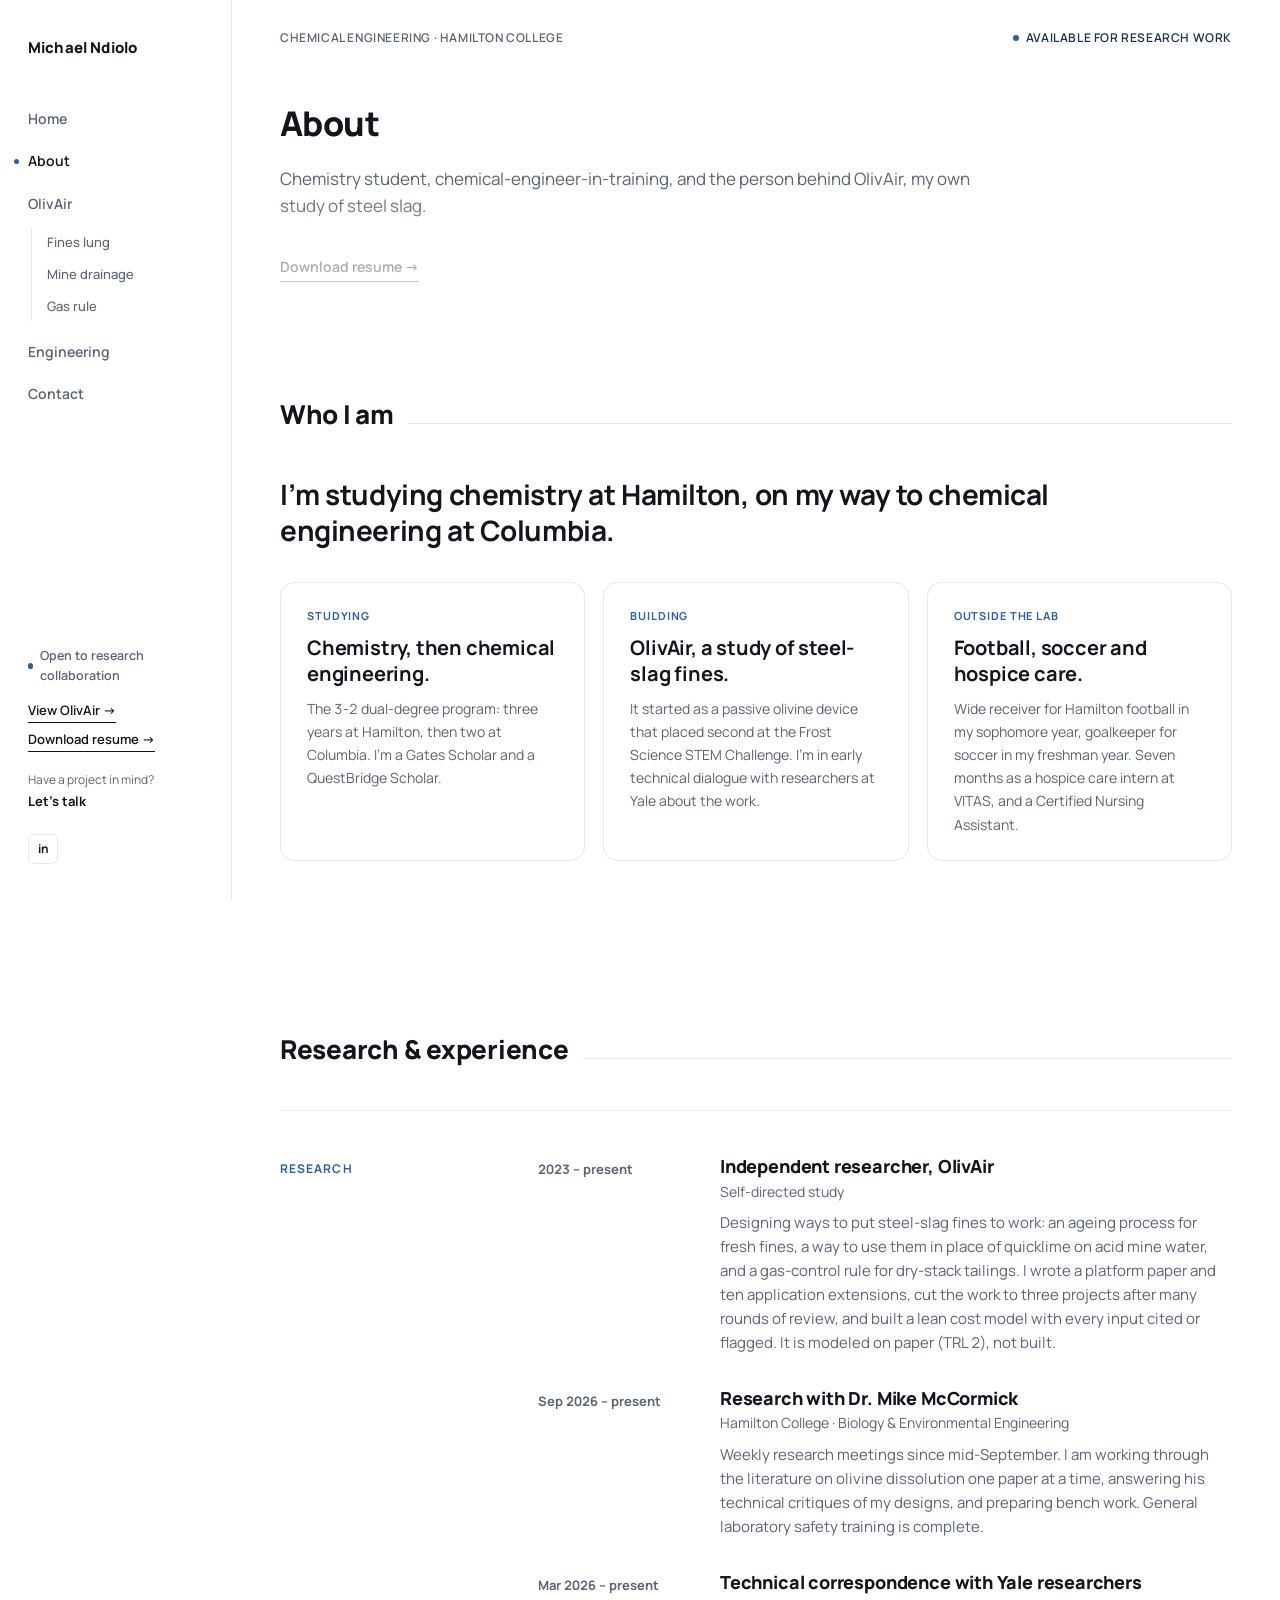
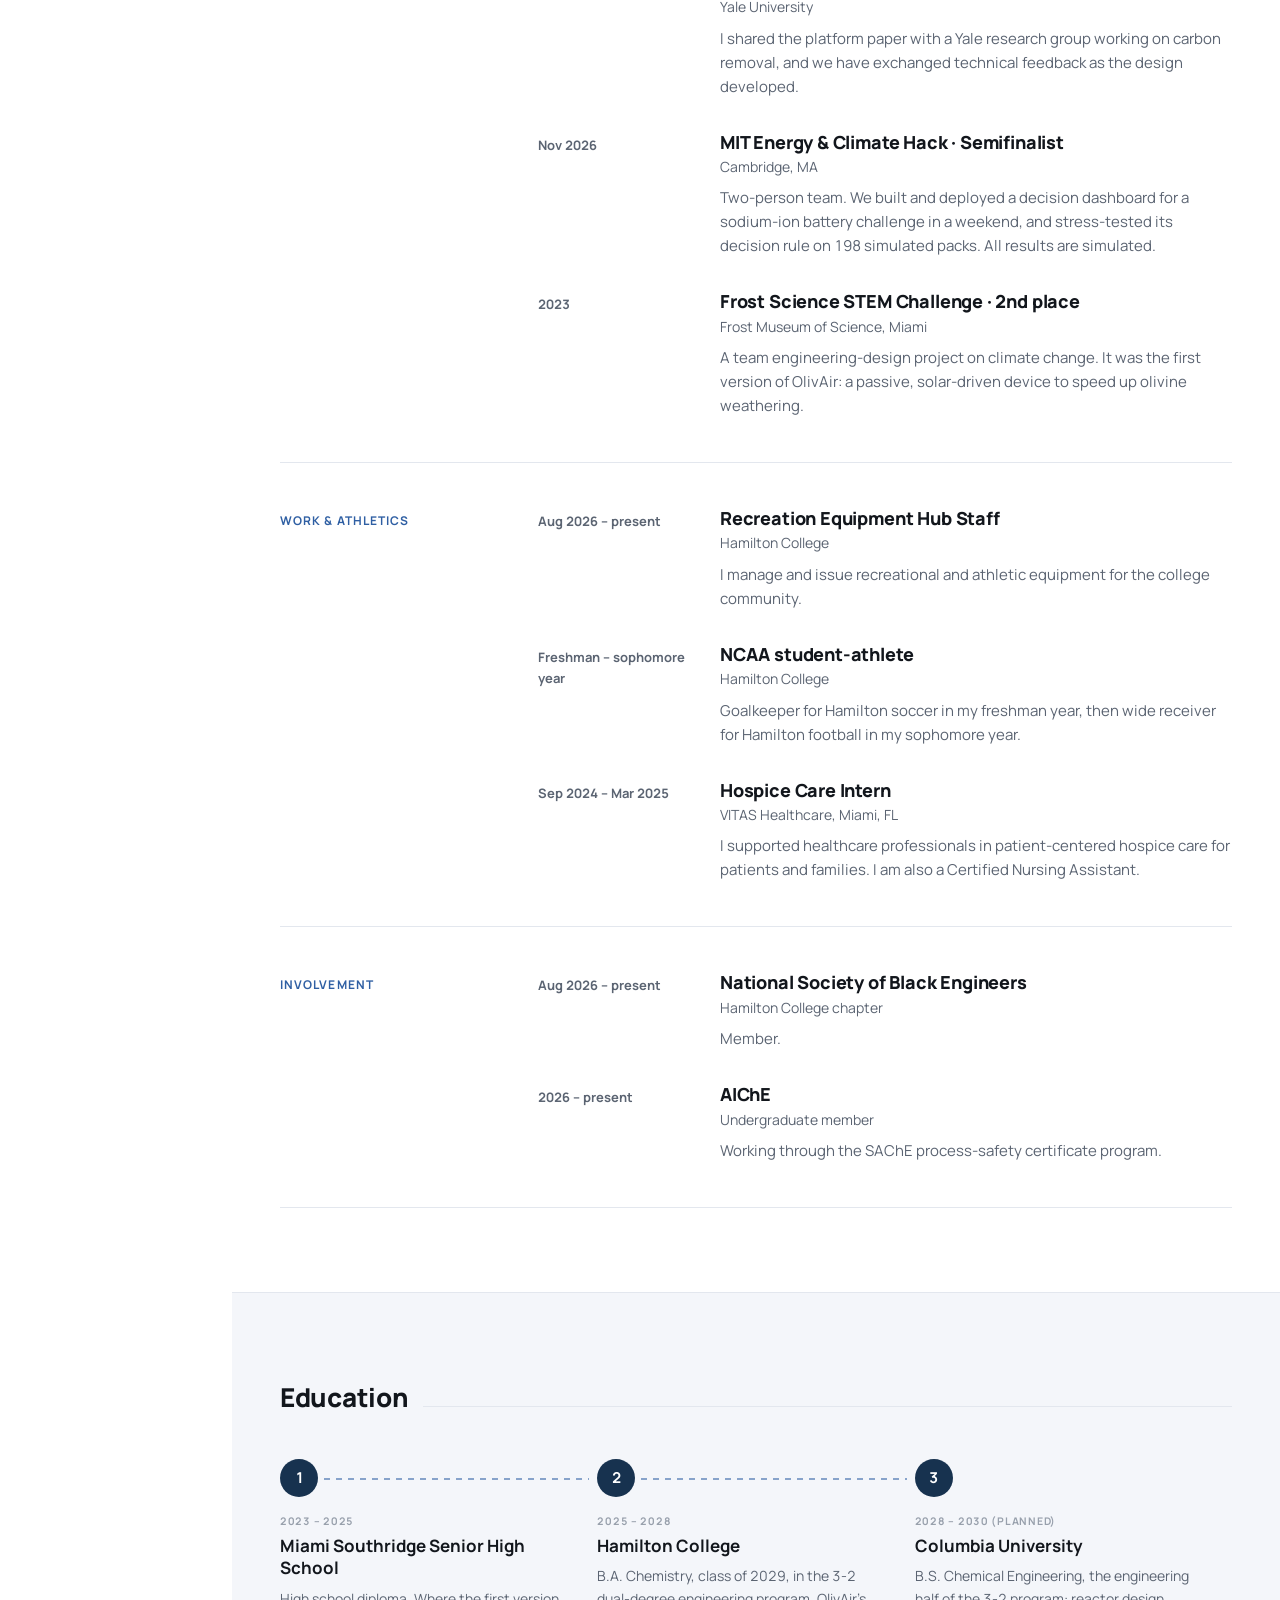
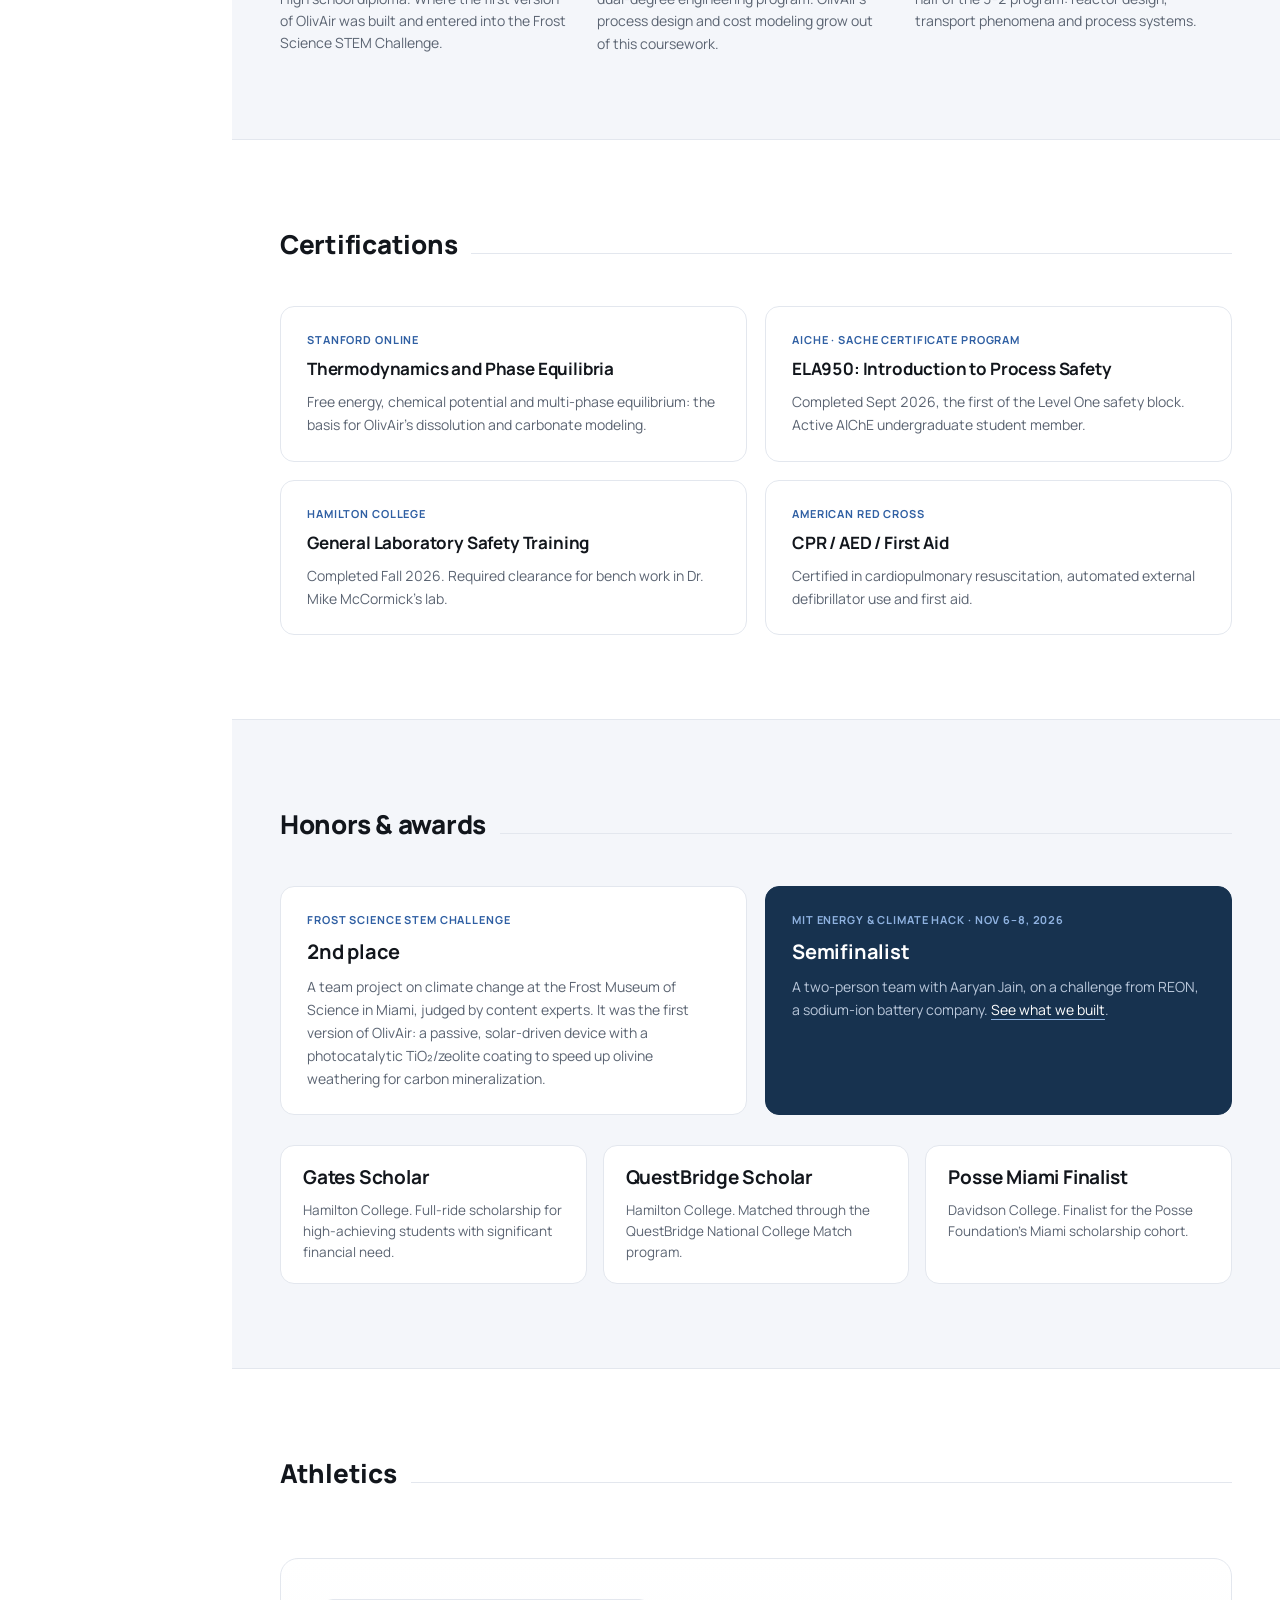
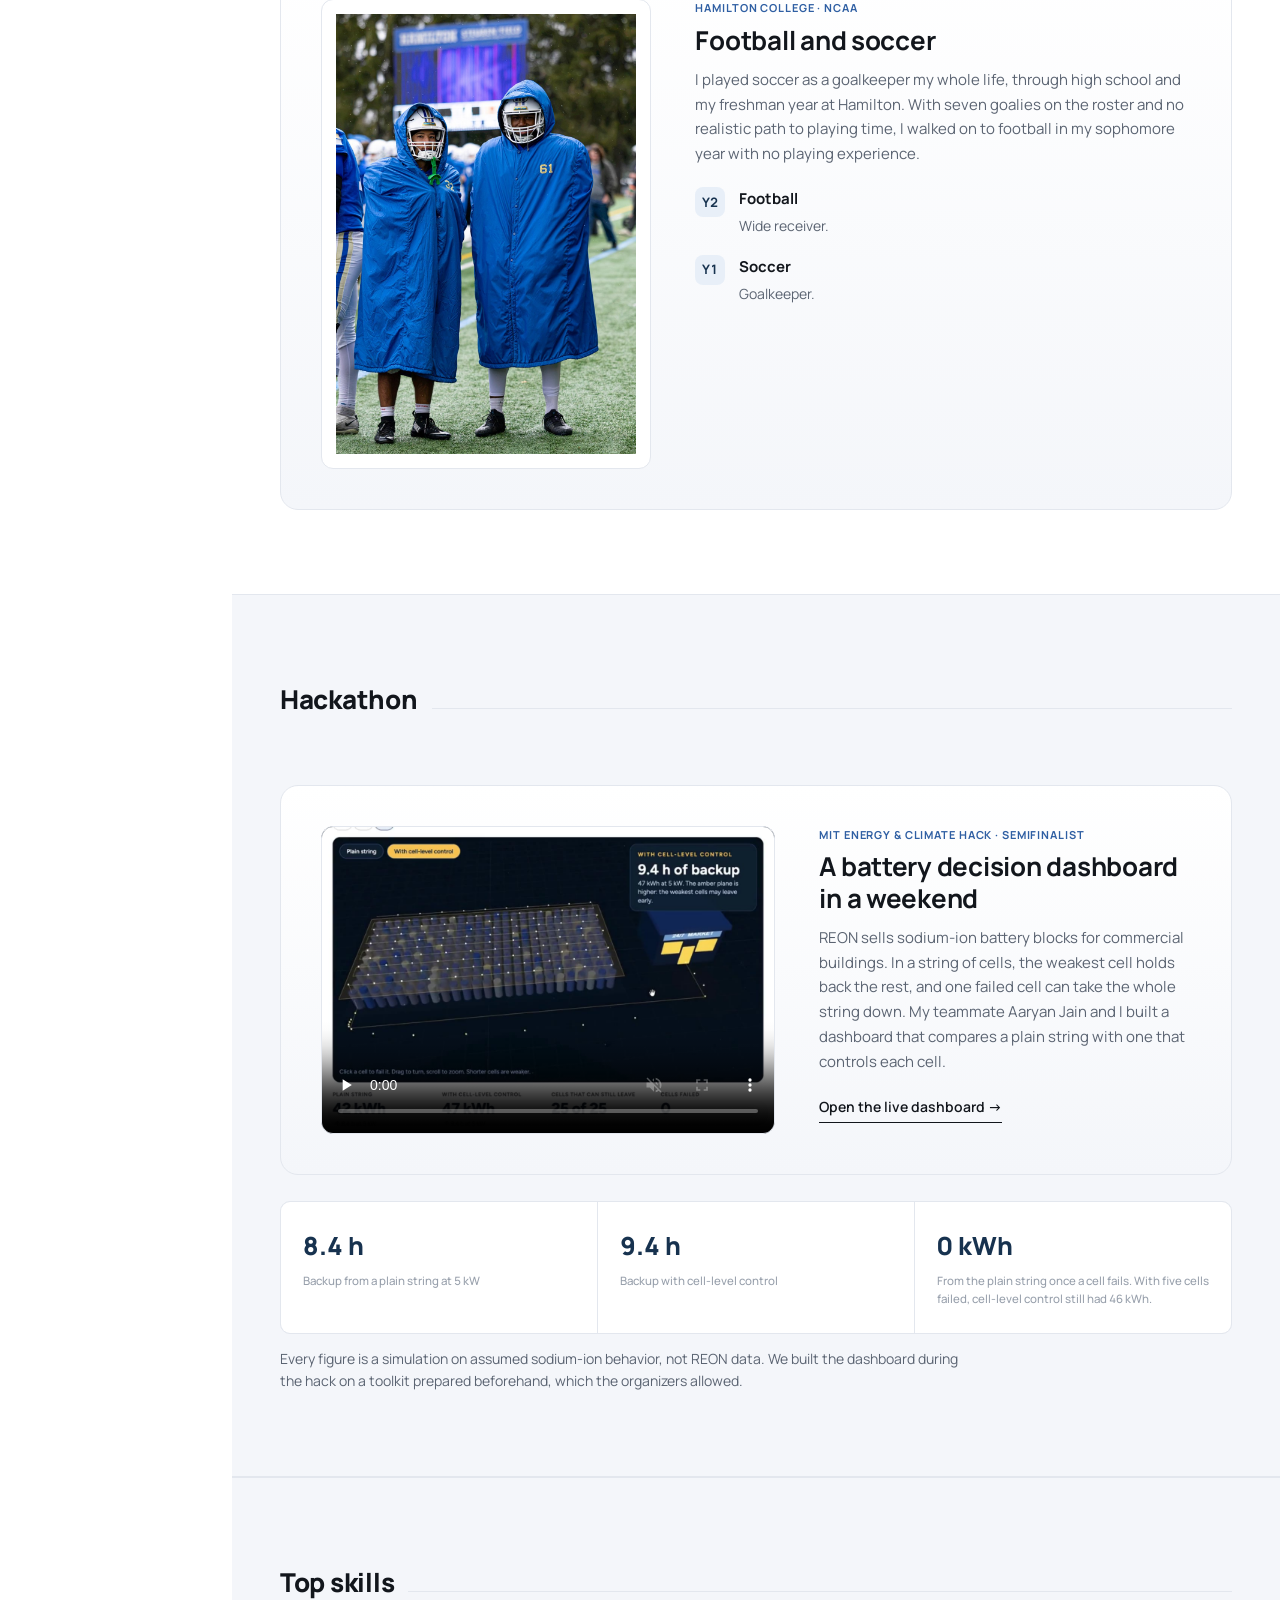
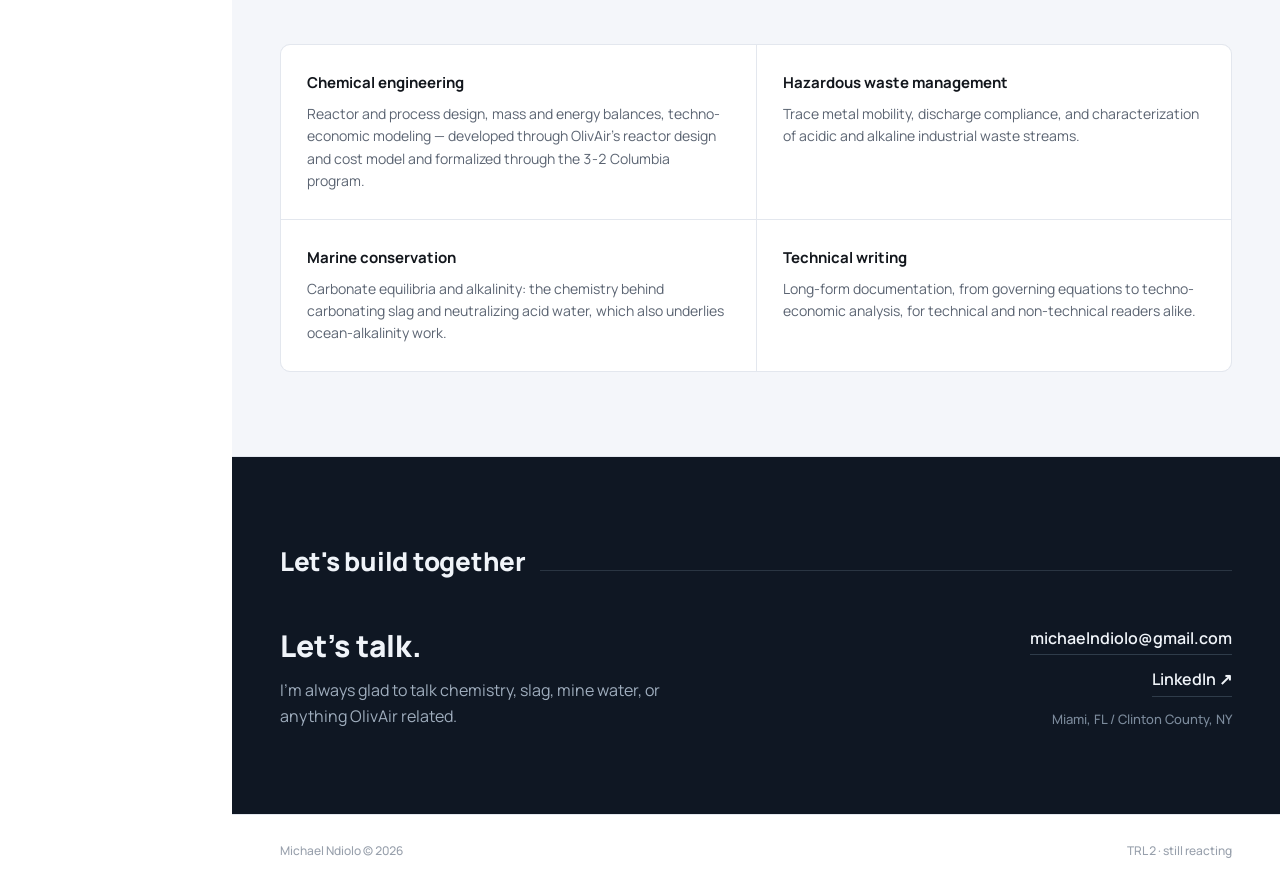
==== commit 64706dbb: "Add files via upload" ====
--- a/about.html
+++ b/about.html
@@ -19,7 +19,7 @@
 <link rel="preconnect" href="https://fonts.googleapis.com">
 <link rel="preconnect" href="https://fonts.gstatic.com" crossorigin>
 <link href="https://fonts.googleapis.com/css2?family=Manrope:wght@400;500;600;700;800&display=swap" rel="stylesheet">
-<link rel="stylesheet" href="style.css?v=20261125l">
+<link rel="stylesheet" href="style.css?v=20261126b">
 <script data-goatcounter="https://michaelndiolo.goatcounter.com/count" async src="//gc.zgo.at/count.js"></script>
 </head>
 <body class="">
@@ -117,7 +117,7 @@
   <div class="wrap">
     <div class="sec-head reveal"><span class="sec-title">Research &amp; experience</span><span class="sec-line"></span></div>
     <div class="xp reveal">
-      <div class="xp-group"><h3>Research</h3><div><div class="xp-item"><div class="xp-when">2023 &ndash; present</div><div><h4>Independent researcher, OlivAir</h4><div class="xp-org">Self-directed study</div><p>Designing ways to put steel-slag fines to work: a covered-bay gas treatment for fresh fines, a reactor that uses them in place of quicklime on acid mine water, and a gas-control rule for dry-stack tailings. I wrote a platform paper and ten application extensions, cut the work to three projects after many rounds of review, and built a lean cost model with every input cited or flagged. It is modeled on paper (TRL 2), not built.</p></div></div><div class="xp-item"><div class="xp-when">Sep 2026 &ndash; present</div><div><h4>Research with Dr. Mike McCormick</h4><div class="xp-org">Hamilton College &middot; Biology &amp; Environmental Engineering</div><p>Weekly research meetings since mid-September. I am working through the literature on olivine dissolution one paper at a time, answering his technical critiques of my designs, and preparing bench work. General laboratory safety training is complete.</p></div></div><div class="xp-item"><div class="xp-when">Mar 2026 &ndash; present</div><div><h4>Technical correspondence with Yale researchers</h4><div class="xp-org">Yale University</div><p>I shared the platform paper with a Yale research group working on carbon removal, and we have exchanged technical feedback as the design developed.</p></div></div><div class="xp-item"><div class="xp-when">Nov 2026</div><div><h4>MIT Energy &amp; Climate Hack &middot; Semifinalist</h4><div class="xp-org">Cambridge, MA</div><p>Two-person team. We built and deployed a decision dashboard for a sodium-ion battery challenge in a weekend, and stress-tested its decision rule on 198 simulated packs. All results are simulated.</p></div></div><div class="xp-item"><div class="xp-when">2023</div><div><h4>Frost Science STEM Challenge &middot; 2nd place</h4><div class="xp-org">Frost Museum of Science, Miami</div><p>A team engineering-design project on climate change. It was the first version of OlivAir: a passive, solar-driven device to speed up olivine weathering.</p></div></div></div></div>
+      <div class="xp-group"><h3>Research</h3><div><div class="xp-item"><div class="xp-when">2023 &ndash; present</div><div><h4>Independent researcher, OlivAir</h4><div class="xp-org">Self-directed study</div><p>Designing ways to put steel-slag fines to work: an ageing process for fresh fines, a way to use them in place of quicklime on acid mine water, and a gas-control rule for dry-stack tailings. I wrote a platform paper and ten application extensions, cut the work to three projects after many rounds of review, and built a lean cost model with every input cited or flagged. It is modeled on paper (TRL 2), not built.</p></div></div><div class="xp-item"><div class="xp-when">Sep 2026 &ndash; present</div><div><h4>Research with Dr. Mike McCormick</h4><div class="xp-org">Hamilton College &middot; Biology &amp; Environmental Engineering</div><p>Weekly research meetings since mid-September. I am working through the literature on olivine dissolution one paper at a time, answering his technical critiques of my designs, and preparing bench work. General laboratory safety training is complete.</p></div></div><div class="xp-item"><div class="xp-when">Mar 2026 &ndash; present</div><div><h4>Technical correspondence with Yale researchers</h4><div class="xp-org">Yale University</div><p>I shared the platform paper with a Yale research group working on carbon removal, and we have exchanged technical feedback as the design developed.</p></div></div><div class="xp-item"><div class="xp-when">Nov 2026</div><div><h4>MIT Energy &amp; Climate Hack &middot; Semifinalist</h4><div class="xp-org">Cambridge, MA</div><p>Two-person team. We built and deployed a decision dashboard for a sodium-ion battery challenge in a weekend, and stress-tested its decision rule on 198 simulated packs. All results are simulated.</p></div></div><div class="xp-item"><div class="xp-when">2023</div><div><h4>Frost Science STEM Challenge &middot; 2nd place</h4><div class="xp-org">Frost Museum of Science, Miami</div><p>A team engineering-design project on climate change. It was the first version of OlivAir: a passive, solar-driven device to speed up olivine weathering.</p></div></div></div></div>
       <div class="xp-group"><h3>Work &amp; athletics</h3><div><div class="xp-item"><div class="xp-when">Aug 2026 &ndash; present</div><div><h4>Recreation Equipment Hub Staff</h4><div class="xp-org">Hamilton College</div><p>I manage and issue recreational and athletic equipment for the college community.</p></div></div><div class="xp-item"><div class="xp-when">Freshman &ndash; sophomore year</div><div><h4>NCAA student-athlete</h4><div class="xp-org">Hamilton College</div><p>Goalkeeper for Hamilton soccer in my freshman year, then wide receiver for Hamilton football in my sophomore year.</p></div></div><div class="xp-item"><div class="xp-when">Sep 2024 &ndash; Mar 2025</div><div><h4>Hospice Care Intern</h4><div class="xp-org">VITAS Healthcare, Miami, FL</div><p>I supported healthcare professionals in patient-centered hospice care for patients and families. I am also a Certified Nursing Assistant.</p></div></div></div></div>
       <div class="xp-group"><h3>Involvement</h3><div><div class="xp-item"><div class="xp-when">Aug 2026 &ndash; present</div><div><h4>National Society of Black Engineers</h4><div class="xp-org">Hamilton College chapter</div><p>Member.</p></div></div><div class="xp-item"><div class="xp-when">2026 &ndash; present</div><div><h4>AIChE</h4><div class="xp-org">Undergraduate member</div><p>Working through the SAChE process-safety certificate program.</p></div></div></div></div>
     </div>
--- a/style.css
+++ b/style.css
@@ -1109,3 +1109,9 @@
 .steps5.steps4 { grid-template-columns: repeat(4, minmax(0, 1fr)); }
 @media (max-width: 1000px) { .steps5.steps4 { grid-template-columns: 1fr 1fr; } }
 @media (max-width: 640px) { .steps5.steps4 { grid-template-columns: 1fr; } }
+
+/* public numbers-only comparison */
+.vs-first { margin-top: 0; }
+.vs-first .vs-row + .vs-row { margin-top: 16px; }
+.vs-first + .vs-extra, .vs-first + .vs-stat { margin-top: 18px; }
+.vs-text.one { display: block; }
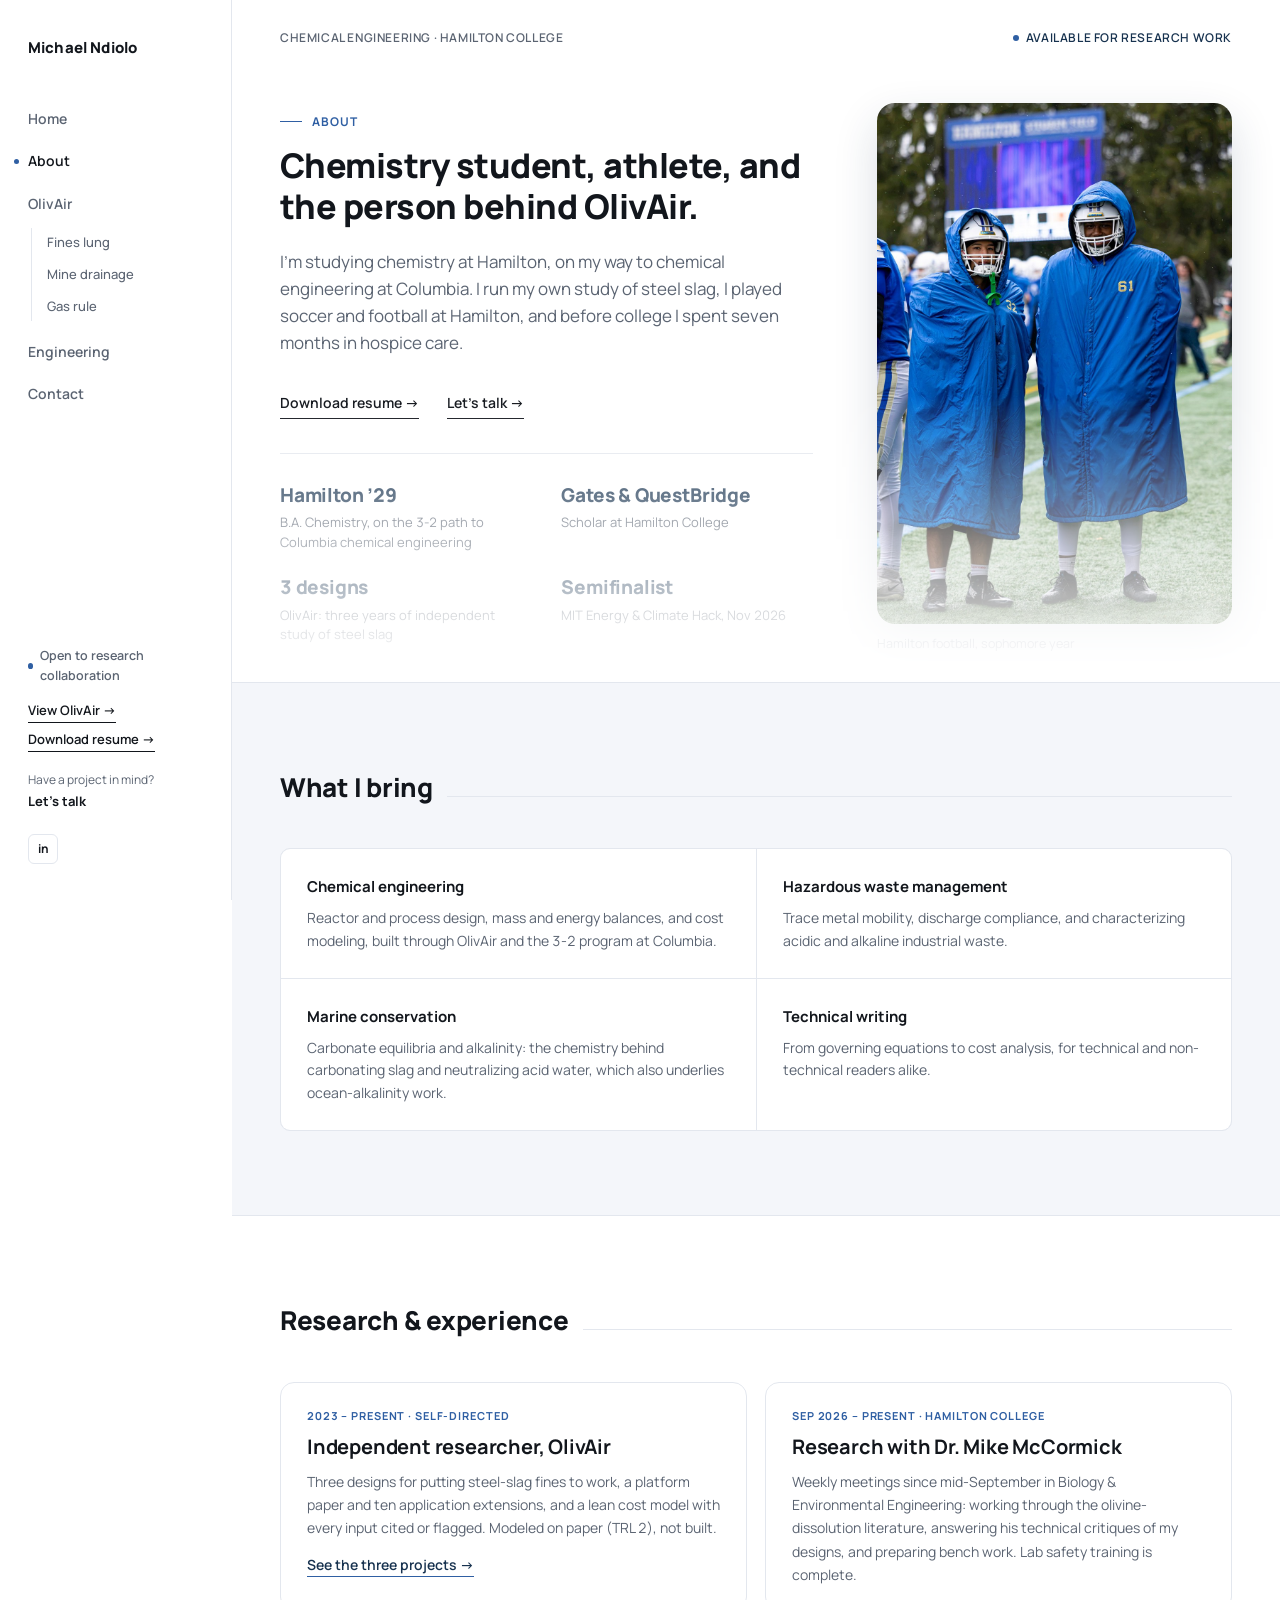
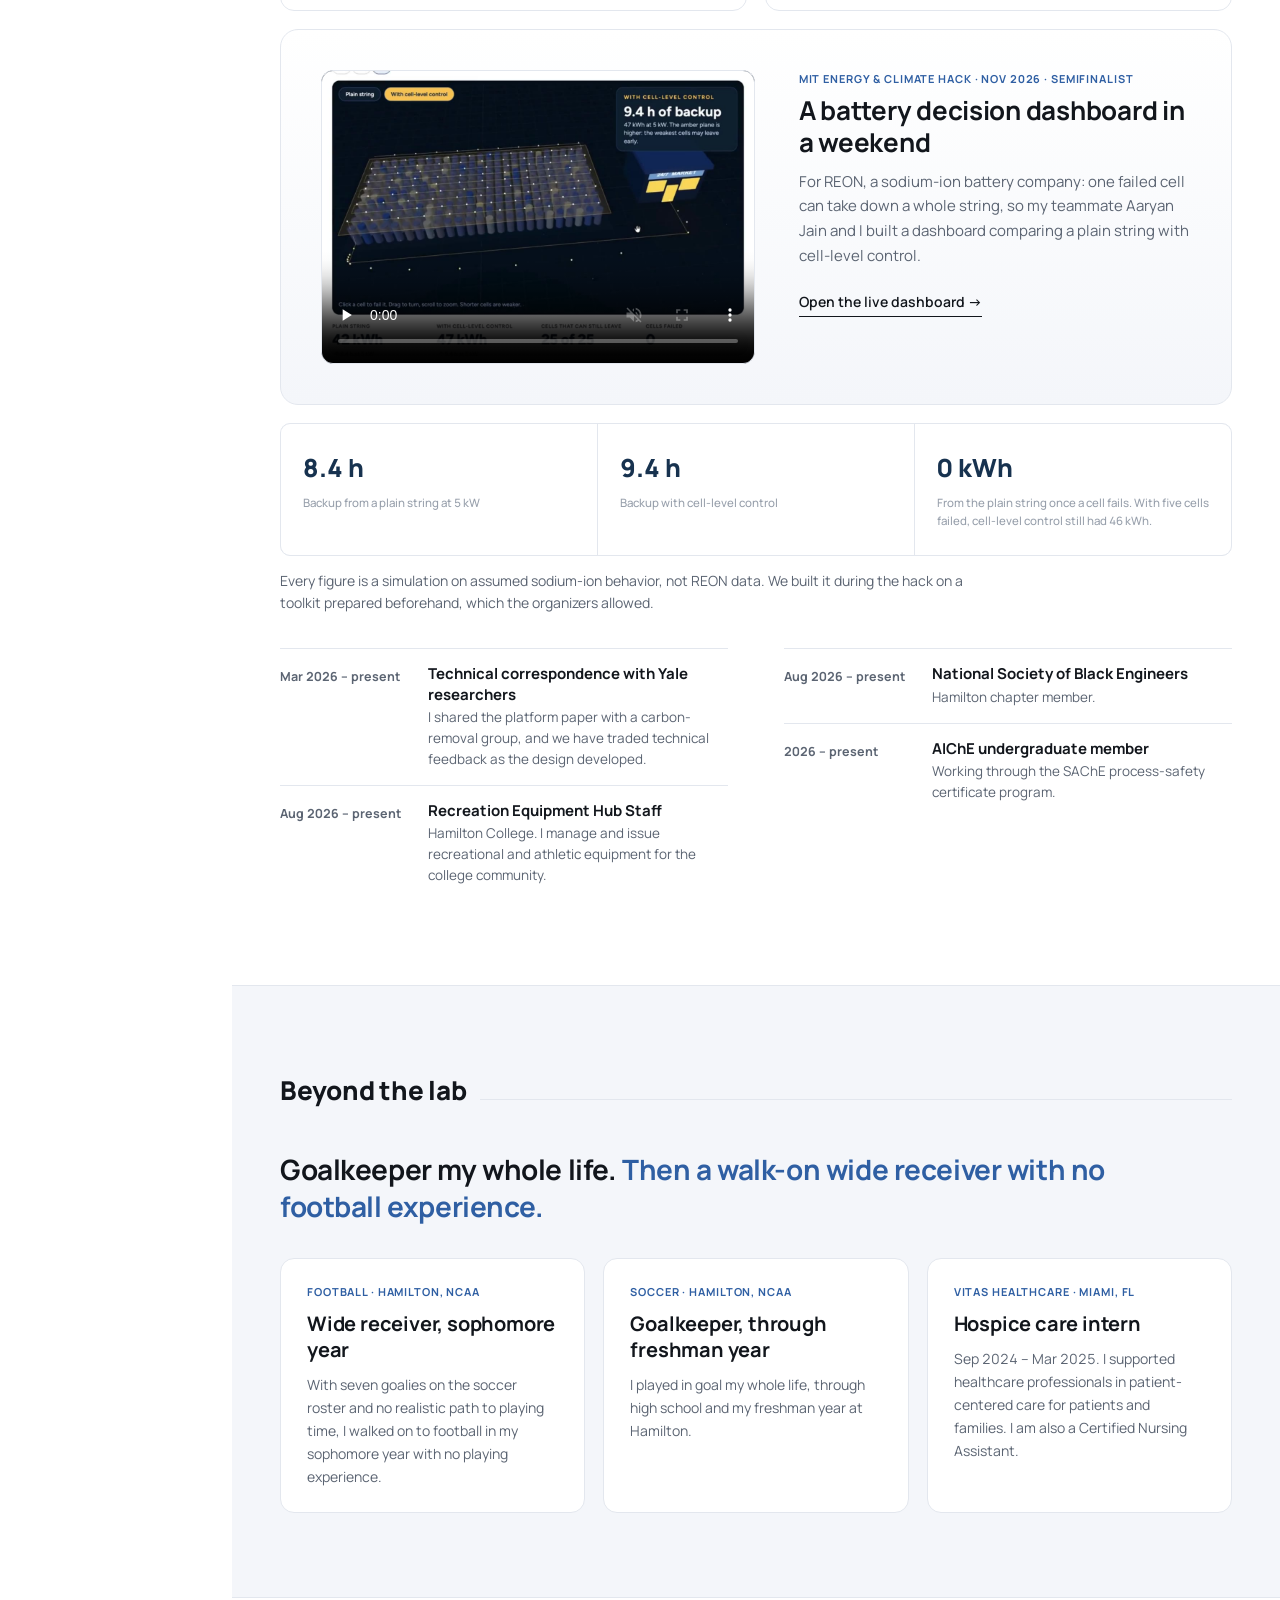
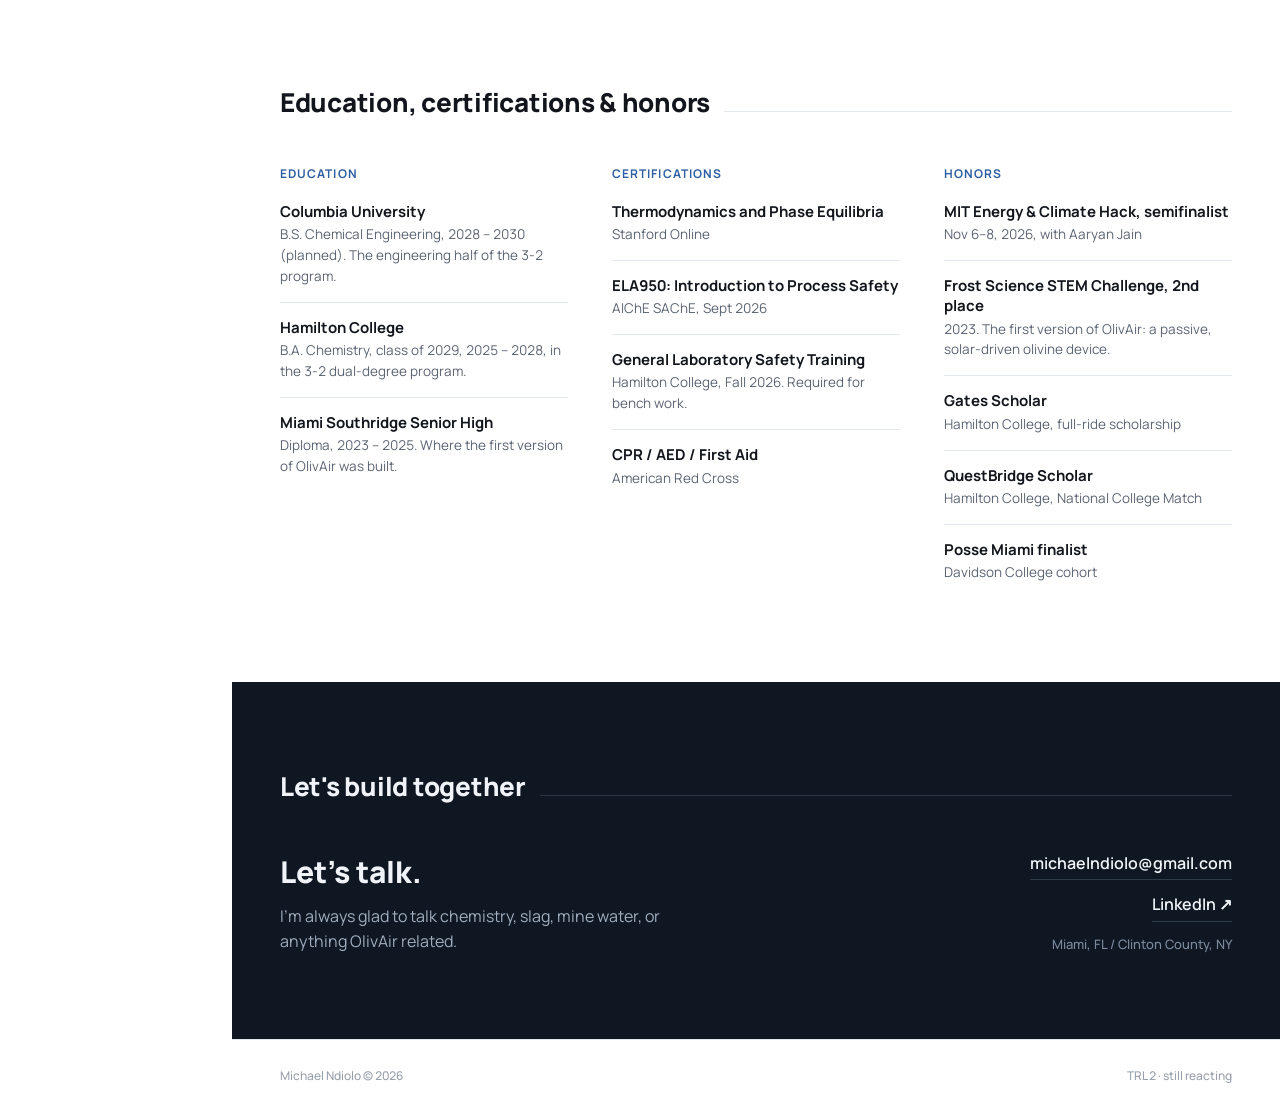
==== commit ffa147dc: "Add files via upload" ====
--- a/about.html
+++ b/about.html
@@ -19,7 +19,7 @@
 <link rel="preconnect" href="https://fonts.googleapis.com">
 <link rel="preconnect" href="https://fonts.gstatic.com" crossorigin>
 <link href="https://fonts.googleapis.com/css2?family=Manrope:wght@400;500;600;700;800&display=swap" rel="stylesheet">
-<link rel="stylesheet" href="style.css?v=20261126b">
+<link rel="stylesheet" href="style.css?v=20261126d">
 <script data-goatcounter="https://michaelndiolo.goatcounter.com/count" async src="//gc.zgo.at/count.js"></script>
 </head>
 <body class="">
@@ -91,24 +91,36 @@
   </div>
 
   
-<header class="hero small reveal">
-  <h1>About</h1>
-  <p class="lead">Chemistry student, chemical-engineer-in-training, and the person behind OlivAir, my own study of steel slag.</p>
-  <div class="hero-cta">
-    <a class="link-btn magnet" href="assets/michael-ndiolo-resume.pdf" target="_blank" rel="noopener">Download resume &rarr;</a>
-  </div>
+<header class="hero small ab-hero reveal">
+  <div class="ab-t">
+    <div class="eyebrow">About</div>
+    <h1>Chemistry student, athlete, and the person behind OlivAir.</h1>
+    <p class="lead">I&rsquo;m studying chemistry at Hamilton, on my way to chemical engineering at Columbia. I run my own study of steel slag, I played soccer and football at Hamilton, and before college I spent seven months in hospice care.</p>
+    <div class="hero-cta">
+      <a class="link-btn magnet" href="assets/michael-ndiolo-resume.pdf" target="_blank" rel="noopener">Download resume &rarr;</a>
+      <a class="link-btn magnet" href="#contact">Let&rsquo;s talk &rarr;</a>
+    </div>
+    <div class="ab-glance">
+      <div><b>Hamilton &rsquo;29</b><span>B.A. Chemistry, on the 3-2 path to Columbia chemical engineering</span></div>
+      <div><b>Gates &amp; QuestBridge</b><span>Scholar at Hamilton College</span></div>
+      <div><b>3 designs</b><span>OlivAir: three years of independent study of steel slag</span></div>
+      <div><b>Semifinalist</b><span>MIT Energy &amp; Climate Hack, Nov 2026</span></div>
+    </div>
+  </div>
+  <figure class="ab-photo">
+    <img src="assets/football-sideline.jpg" alt="Two Hamilton football players on the sideline in blue hooded sideline capes" width="1000" height="1465">
+    <figcaption>Hamilton football, sophomore year</figcaption>
+  </figure>
 </header>
 
-
-  
-<section id="bio">
-  <div class="wrap">
-    <div class="sec-head reveal"><span class="sec-title">Who I am</span><span class="sec-line"></span></div>
-    <p class="big-lede reveal">I&rsquo;m studying chemistry at Hamilton, on my way to chemical engineering at Columbia.</p>
-    <div class="panels3 reveal">
-      <div class="panel"><h4>Studying</h4><div class="p-big">Chemistry, then chemical engineering.</div><p>The 3-2 dual-degree program: three years at Hamilton, then two at Columbia. I&rsquo;m a Gates Scholar and a QuestBridge Scholar.</p></div>
-      <div class="panel"><h4>Building</h4><div class="p-big">OlivAir, a study of steel-slag fines.</div><p>It started as a passive olivine device that placed second at the Frost Science STEM Challenge. I&rsquo;m in early technical dialogue with researchers at Yale about the work.</p></div>
-      <div class="panel"><h4>Outside the lab</h4><div class="p-big">Football, soccer and hospice care.</div><p>Wide receiver for Hamilton football in my sophomore year, goalkeeper for soccer in my freshman year. Seven months as a hospice care intern at VITAS, and a Certified Nursing Assistant.</p></div>
+<section id="skills-about" class="alt-bg">
+  <div class="wrap">
+    <div class="sec-head reveal"><span class="sec-title">What I bring</span><span class="sec-line"></span></div>
+    <div class="skill-grid reveal">
+      <div class="skill-card"><h3>Chemical engineering</h3><p>Reactor and process design, mass and energy balances, and cost modeling, built through OlivAir and the 3-2 program at Columbia.</p></div>
+      <div class="skill-card"><h3>Hazardous waste management</h3><p>Trace metal mobility, discharge compliance, and characterizing acidic and alkaline industrial waste.</p></div>
+      <div class="skill-card"><h3>Marine conservation</h3><p>Carbonate equilibria and alkalinity: the chemistry behind carbonating slag and neutralizing acid water, which also underlies ocean-alkalinity work.</p></div>
+      <div class="skill-card"><h3>Technical writing</h3><p>From governing equations to cost analysis, for technical and non-technical readers alike.</p></div>
     </div>
   </div>
 </section>
@@ -116,98 +128,93 @@
 <section id="experience">
   <div class="wrap">
     <div class="sec-head reveal"><span class="sec-title">Research &amp; experience</span><span class="sec-line"></span></div>
-    <div class="xp reveal">
-      <div class="xp-group"><h3>Research</h3><div><div class="xp-item"><div class="xp-when">2023 &ndash; present</div><div><h4>Independent researcher, OlivAir</h4><div class="xp-org">Self-directed study</div><p>Designing ways to put steel-slag fines to work: an ageing process for fresh fines, a way to use them in place of quicklime on acid mine water, and a gas-control rule for dry-stack tailings. I wrote a platform paper and ten application extensions, cut the work to three projects after many rounds of review, and built a lean cost model with every input cited or flagged. It is modeled on paper (TRL 2), not built.</p></div></div><div class="xp-item"><div class="xp-when">Sep 2026 &ndash; present</div><div><h4>Research with Dr. Mike McCormick</h4><div class="xp-org">Hamilton College &middot; Biology &amp; Environmental Engineering</div><p>Weekly research meetings since mid-September. I am working through the literature on olivine dissolution one paper at a time, answering his technical critiques of my designs, and preparing bench work. General laboratory safety training is complete.</p></div></div><div class="xp-item"><div class="xp-when">Mar 2026 &ndash; present</div><div><h4>Technical correspondence with Yale researchers</h4><div class="xp-org">Yale University</div><p>I shared the platform paper with a Yale research group working on carbon removal, and we have exchanged technical feedback as the design developed.</p></div></div><div class="xp-item"><div class="xp-when">Nov 2026</div><div><h4>MIT Energy &amp; Climate Hack &middot; Semifinalist</h4><div class="xp-org">Cambridge, MA</div><p>Two-person team. We built and deployed a decision dashboard for a sodium-ion battery challenge in a weekend, and stress-tested its decision rule on 198 simulated packs. All results are simulated.</p></div></div><div class="xp-item"><div class="xp-when">2023</div><div><h4>Frost Science STEM Challenge &middot; 2nd place</h4><div class="xp-org">Frost Museum of Science, Miami</div><p>A team engineering-design project on climate change. It was the first version of OlivAir: a passive, solar-driven device to speed up olivine weathering.</p></div></div></div></div>
-      <div class="xp-group"><h3>Work &amp; athletics</h3><div><div class="xp-item"><div class="xp-when">Aug 2026 &ndash; present</div><div><h4>Recreation Equipment Hub Staff</h4><div class="xp-org">Hamilton College</div><p>I manage and issue recreational and athletic equipment for the college community.</p></div></div><div class="xp-item"><div class="xp-when">Freshman &ndash; sophomore year</div><div><h4>NCAA student-athlete</h4><div class="xp-org">Hamilton College</div><p>Goalkeeper for Hamilton soccer in my freshman year, then wide receiver for Hamilton football in my sophomore year.</p></div></div><div class="xp-item"><div class="xp-when">Sep 2024 &ndash; Mar 2025</div><div><h4>Hospice Care Intern</h4><div class="xp-org">VITAS Healthcare, Miami, FL</div><p>I supported healthcare professionals in patient-centered hospice care for patients and families. I am also a Certified Nursing Assistant.</p></div></div></div></div>
-      <div class="xp-group"><h3>Involvement</h3><div><div class="xp-item"><div class="xp-when">Aug 2026 &ndash; present</div><div><h4>National Society of Black Engineers</h4><div class="xp-org">Hamilton College chapter</div><p>Member.</p></div></div><div class="xp-item"><div class="xp-when">2026 &ndash; present</div><div><h4>AIChE</h4><div class="xp-org">Undergraduate member</div><p>Working through the SAChE process-safety certificate program.</p></div></div></div></div>
-    </div>
-  </div>
-</section>
-
-<section id="education" class="alt-bg">
-  <div class="wrap">
-    <div class="sec-head reveal"><span class="sec-title">Education</span><span class="sec-line"></span></div>
-    <div class="flow reveal">
-      <div class="flow-step"><div class="flow-n">1</div><div class="tile-k">2023 &ndash; 2025</div><h4>Miami Southridge Senior High School</h4><p>High school diploma. Where the first version of OlivAir was built and entered into the Frost Science STEM Challenge.</p></div>
-      <div class="flow-step"><div class="flow-n">2</div><div class="tile-k">2025 &ndash; 2028</div><h4>Hamilton College</h4><p>B.A. Chemistry, class of 2029, in the 3-2 dual-degree engineering program. OlivAir&rsquo;s process design and cost modeling grow out of this coursework.</p></div>
-      <div class="flow-step"><div class="flow-n">3</div><div class="tile-k">2028 &ndash; 2030 (planned)</div><h4>Columbia University</h4><p>B.S. Chemical Engineering, the engineering half of the 3-2 program: reactor design, transport phenomena and process systems.</p></div>
-    </div>
-  </div>
-</section>
-
-<section id="certifications">
-  <div class="wrap">
-    <div class="sec-head reveal"><span class="sec-title">Certifications</span><span class="sec-line"></span></div>
-    <div class="duo reveal" style="margin-top:0;grid-template-columns:1fr 1fr"><div class="panel"><h4>Stanford Online</h4><div class="p-big" style="font-size:17px">Thermodynamics and Phase Equilibria</div><p>Free energy, chemical potential and multi-phase equilibrium: the basis for OlivAir&rsquo;s dissolution and carbonate modeling.</p></div><div class="panel"><h4>AIChE &middot; SAChE Certificate Program</h4><div class="p-big" style="font-size:17px">ELA950: Introduction to Process Safety</div><p>Completed Sept 2026, the first of the Level One safety block. Active AIChE undergraduate student member.</p></div><div class="panel"><h4>Hamilton College</h4><div class="p-big" style="font-size:17px">General Laboratory Safety Training</div><p>Completed Fall 2026. Required clearance for bench work in Dr. Mike McCormick&rsquo;s lab.</p></div><div class="panel"><h4>American Red Cross</h4><div class="p-big" style="font-size:17px">CPR / AED / First Aid</div><p>Certified in cardiopulmonary resuscitation, automated external defibrillator use and first aid.</p></div></div>
-  </div>
-</section>
-
-<section id="honors" class="alt-bg">
-  <div class="wrap">
-    <div class="sec-head reveal"><span class="sec-title">Honors &amp; awards</span><span class="sec-line"></span></div>
-    <div class="duo reveal" style="margin-top:0">
-      <div class="panel"><h4>Frost Science STEM Challenge</h4><div class="p-big">2nd place</div><p>A team project on climate change at the Frost Museum of Science in Miami, judged by content experts. It was the first version of OlivAir: a passive, solar-driven device with a photocatalytic TiO&#8322;/zeolite coating to speed up olivine weathering for carbon mineralization.</p></div>
-      <div class="panel dark"><h4>MIT Energy &amp; Climate Hack &middot; Nov 6&ndash;8, 2026</h4><div class="p-big">Semifinalist</div><p>A two-person team with Aaryan Jain, on a challenge from REON, a sodium-ion battery company. <a href="#hackathon" style="color:#fff;border-bottom:1px solid #8fb2e0">See what we built</a>.</p></div>
-    </div>
-    <div class="aims reveal">
-      <div class="aim"><b>Gates Scholar</b><p style="font-size:13.5px;color:var(--text-dim);line-height:1.55">Hamilton College. Full-ride scholarship for high-achieving students with significant financial need.</p></div>
-      <div class="aim"><b>QuestBridge Scholar</b><p style="font-size:13.5px;color:var(--text-dim);line-height:1.55">Hamilton College. Matched through the QuestBridge National College Match program.</p></div>
-      <div class="aim"><b>Posse Miami Finalist</b><p style="font-size:13.5px;color:var(--text-dim);line-height:1.55">Davidson College. Finalist for the Posse Foundation&rsquo;s Miami scholarship cohort.</p></div>
-    </div>
-  </div>
-</section>
-
-<section id="athletics">
-  <div class="wrap">
-    <div class="sec-head reveal"><span class="sec-title">Athletics</span><span class="sec-line"></span></div>
-    <div class="newvessel reveal">
-      <div class="nv-img"><img src="assets/football-sideline.jpg" alt="Two Hamilton football players on the sideline in blue hooded sideline capes" style="max-height:480px"></div>
-      <div>
-        <div class="nv-kicker">Hamilton College &middot; NCAA</div>
-        <h3>Football and soccer</h3>
-        <p class="nv-lead">I played soccer as a goalkeeper my whole life, through high school and my freshman year at Hamilton. With seven goalies on the roster and no realistic path to playing time, I walked on to football in my sophomore year with no playing experience.</p>
-        <div class="nv-list">
-          <div class="nv-item"><i>Y2</i><div><b>Football</b><span>Wide receiver.</span></div></div>
-          <div class="nv-item"><i>Y1</i><div><b>Soccer</b><span>Goalkeeper.</span></div></div>
-        </div>
-      </div>
-    </div>
-  </div>
-</section>
-
-<section id="hackathon" class="alt-bg">
-  <div class="wrap">
-    <div class="sec-head reveal"><span class="sec-title">Hackathon</span><span class="sec-line"></span></div>
-    <div class="newvessel reveal" style="grid-template-columns:minmax(0,1.1fr) minmax(0,.9fr)">
+    <div class="ab-feat reveal">
+      <div class="panel">
+        <h4>2023 &ndash; present &middot; Self-directed</h4>
+        <div class="p-big">Independent researcher, OlivAir</div>
+        <p>Three designs for putting steel-slag fines to work, a platform paper and ten application extensions, and a lean cost model with every input cited or flagged. Modeled on paper (TRL 2), not built.</p>
+        <a class="ul ab-more-link" href="olivair.html">See the three projects &rarr;</a>
+      </div>
+      <div class="panel">
+        <h4>Sep 2026 &ndash; present &middot; Hamilton College</h4>
+        <div class="p-big">Research with Dr. Mike McCormick</div>
+        <p>Weekly meetings since mid-September in Biology &amp; Environmental Engineering: working through the olivine-dissolution literature, answering his technical critiques of my designs, and preparing bench work. Lab safety training is complete.</p>
+      </div>
+    </div>
+    <div class="newvessel reveal" id="hackathon" style="grid-template-columns:minmax(0,1.05fr) minmax(0,.95fr);margin-top:18px">
       <div class="nv-img" style="padding:0;overflow:hidden;background:#0b1522;align-self:center"><video src="assets/reon-dashboard-demo.mp4" poster="assets/reon-dashboard-poster.jpg" muted loop playsinline controls preload="none" style="display:block;width:100%;height:auto"></video></div>
       <div>
-        <div class="nv-kicker">MIT Energy &amp; Climate Hack &middot; Semifinalist</div>
+        <div class="nv-kicker">MIT Energy &amp; Climate Hack &middot; Nov 2026 &middot; Semifinalist</div>
         <h3>A battery decision dashboard in a weekend</h3>
-        <p class="nv-lead">REON sells sodium-ion battery blocks for commercial buildings. In a string of cells, the weakest cell holds back the rest, and one failed cell can take the whole string down. My teammate Aaryan Jain and I built a dashboard that compares a plain string with one that controls each cell.</p>
+        <p class="nv-lead">For REON, a sodium-ion battery company: one failed cell can take down a whole string, so my teammate Aaryan Jain and I built a dashboard comparing a plain string with cell-level control.</p>
         <a class="link-btn magnet" href="https://reon-core-ax9kgvvagqjtncpoz6rlgj.streamlit.app/" target="_blank" rel="noopener">Open the live dashboard &rarr;</a>
       </div>
     </div>
-    <div class="stat-strip reveal" style="grid-template-columns:repeat(3,1fr);margin-top:26px">
+    <div class="stat-strip reveal" style="grid-template-columns:repeat(3,1fr);margin-top:18px">
       <div class="stat"><div class="stat-num">8.4 h</div><div class="stat-label">Backup from a plain string at 5 kW</div></div>
       <div class="stat"><div class="stat-num">9.4 h</div><div class="stat-label">Backup with cell-level control</div></div>
       <div class="stat"><div class="stat-num">0 kWh</div><div class="stat-label">From the plain string once a cell fails. With five cells failed, cell-level control still had 46 kWh.</div></div>
     </div>
-    <p class="aims-note reveal">Every figure is a simulation on assumed sodium-ion behavior, not REON data. We built the dashboard during the hack on a toolkit prepared beforehand, which the organizers allowed.</p>
-  </div>
-</section>
-
-<section id="skills-about" class="alt-bg">
-  <div class="wrap">
-    <div class="sec-head reveal"><span class="sec-title">Top skills</span><span class="sec-line"></span></div>
-    <div class="skill-grid reveal">
-      <div class="skill-card"><h3>Chemical engineering</h3><p>Reactor and process design, mass and energy balances, techno-economic modeling &mdash; developed through OlivAir's reactor design and cost model and formalized through the 3-2 Columbia program.</p></div>
-      <div class="skill-card"><h3>Hazardous waste management</h3><p>Trace metal mobility, discharge compliance, and characterization of acidic and alkaline industrial waste streams.</p></div>
-      <div class="skill-card"><h3>Marine conservation</h3><p>Carbonate equilibria and alkalinity: the chemistry behind carbonating slag and neutralizing acid water, which also underlies ocean-alkalinity work.</p></div>
-      <div class="skill-card"><h3>Technical writing</h3><p>Long-form documentation, from governing equations to techno-economic analysis, for technical and non-technical readers alike.</p></div>
-    </div>
-  </div>
-</section>
-
+    <p class="aims-note reveal">Every figure is a simulation on assumed sodium-ion behavior, not REON data. We built it during the hack on a toolkit prepared beforehand, which the organizers allowed.</p>
+    <div class="ab-more reveal">
+      <ul class="ab-list">
+        <li><div class="ab-w">Mar 2026 &ndash; present</div><div><b>Technical correspondence with Yale researchers</b><span>I shared the platform paper with a carbon-removal group, and we have traded technical feedback as the design developed.</span></div></li>
+        <li><div class="ab-w">Aug 2026 &ndash; present</div><div><b>Recreation Equipment Hub Staff</b><span>Hamilton College. I manage and issue recreational and athletic equipment for the college community.</span></div></li>
+      </ul>
+      <ul class="ab-list">
+        <li><div class="ab-w">Aug 2026 &ndash; present</div><div><b>National Society of Black Engineers</b><span>Hamilton chapter member.</span></div></li>
+        <li><div class="ab-w">2026 &ndash; present</div><div><b>AIChE undergraduate member</b><span>Working through the SAChE process-safety certificate program.</span></div></li>
+      </ul>
+    </div>
+  </div>
+</section>
+
+<section id="beyond" class="alt-bg">
+  <div class="wrap">
+    <div class="sec-head reveal"><span class="sec-title">Beyond the lab</span><span class="sec-line"></span></div>
+    <p class="big-lede reveal">Goalkeeper my whole life. <em>Then a walk-on wide receiver with no football experience.</em></p>
+    <div class="panels3 reveal">
+      <div class="panel"><h4>Football &middot; Hamilton, NCAA</h4><div class="p-big">Wide receiver, sophomore year</div><p>With seven goalies on the soccer roster and no realistic path to playing time, I walked on to football in my sophomore year with no playing experience.</p></div>
+      <div class="panel"><h4>Soccer &middot; Hamilton, NCAA</h4><div class="p-big">Goalkeeper, through freshman year</div><p>I played in goal my whole life, through high school and my freshman year at Hamilton.</p></div>
+      <div class="panel"><h4>VITAS Healthcare &middot; Miami, FL</h4><div class="p-big">Hospice care intern</div><p>Sep 2024 &ndash; Mar 2025. I supported healthcare professionals in patient-centered care for patients and families. I am also a Certified Nursing Assistant.</p></div>
+    </div>
+  </div>
+</section>
+
+<section id="education">
+  <div class="wrap">
+    <div class="sec-head reveal"><span class="sec-title">Education, certifications &amp; honors</span><span class="sec-line"></span></div>
+    <div class="ab-trio reveal">
+      <div>
+        <h3>Education</h3>
+        <ul class="ab-list">
+          <li><div><b>Columbia University</b><span>B.S. Chemical Engineering, 2028 &ndash; 2030 (planned). The engineering half of the 3-2 program.</span></div></li>
+          <li><div><b>Hamilton College</b><span>B.A. Chemistry, class of 2029, 2025 &ndash; 2028, in the 3-2 dual-degree program.</span></div></li>
+          <li><div><b>Miami Southridge Senior High</b><span>Diploma, 2023 &ndash; 2025. Where the first version of OlivAir was built.</span></div></li>
+        </ul>
+      </div>
+      <div>
+        <h3>Certifications</h3>
+        <ul class="ab-list">
+          <li><div><b>Thermodynamics and Phase Equilibria</b><span>Stanford Online</span></div></li>
+          <li><div><b>ELA950: Introduction to Process Safety</b><span>AIChE SAChE, Sept 2026</span></div></li>
+          <li><div><b>General Laboratory Safety Training</b><span>Hamilton College, Fall 2026. Required for bench work.</span></div></li>
+          <li><div><b>CPR / AED / First Aid</b><span>American Red Cross</span></div></li>
+        </ul>
+      </div>
+      <div>
+        <h3>Honors</h3>
+        <ul class="ab-list">
+          <li><div><b>MIT Energy &amp; Climate Hack, semifinalist</b><span>Nov 6&ndash;8, 2026, with Aaryan Jain</span></div></li>
+          <li><div><b>Frost Science STEM Challenge, 2nd place</b><span>2023. The first version of OlivAir: a passive, solar-driven olivine device.</span></div></li>
+          <li><div><b>Gates Scholar</b><span>Hamilton College, full-ride scholarship</span></div></li>
+          <li><div><b>QuestBridge Scholar</b><span>Hamilton College, National College Match</span></div></li>
+          <li><div><b>Posse Miami finalist</b><span>Davidson College cohort</span></div></li>
+        </ul>
+      </div>
+    </div>
+  </div>
+</section>
 
   <section id="contact">
     <div class="wrap" style="max-width:100%">
--- a/style.css
+++ b/style.css
@@ -1115,3 +1115,53 @@
 .vs-first .vs-row + .vs-row { margin-top: 16px; }
 .vs-first + .vs-extra, .vs-first + .vs-stat { margin-top: 18px; }
 .vs-text.one { display: block; }
+
+/* one design block: tabs, and a 2D / 3D switch sharing one space */
+.dtabs { display: flex; flex-wrap: wrap; gap: 4px 30px; border-bottom: 1px solid var(--border); margin: 6px 0 34px; }
+.dtabs button { font: inherit; font-size: 15px; font-weight: 600; color: var(--text-dim); background: none; border: 0; border-bottom: 2px solid transparent; margin-bottom: -1px; padding: 10px 0 12px; cursor: pointer; transition: color .2s, border-color .2s; }
+.dtabs button:hover { color: var(--text); }
+.dtabs button.on { color: var(--text); border-bottom-color: var(--accent-dark); }
+.dpanel { display: none; }
+.dpanel.on { display: block; animation: fin .35s ease both; }
+.dmode { display: inline-flex; gap: 2px; padding: 3px; background: var(--bg-alt); border: 1px solid var(--border); border-radius: 10px; margin-bottom: 26px; }
+.dmode button { font: inherit; font-size: 13.5px; font-weight: 700; color: var(--text-dim); background: none; border: 0; border-radius: 8px; padding: 8px 18px; cursor: pointer; transition: background .2s, color .2s; }
+.dmode button:hover { color: var(--text); }
+.dmode button.on { background: var(--accent-dark); color: #fff; }
+.dview { display: none; }
+.dview.on { display: block; animation: fin .35s ease both; }
+.d3d-wait { color: var(--text-dim); font-size: 14px; padding: 40px 0; }
+.dpanel .steps5 { margin-top: 26px; }
+@media (max-width: 640px) { .dtabs { gap: 2px 20px; } .dtabs button { font-size: 14px; } }
+
+/* About page: photo and quick facts up front, then a short experience list */
+.ab-hero { display: grid; grid-template-columns: minmax(0, 1.2fr) minmax(0, .8fr); gap: 64px; align-items: center; }
+.ab-t h1 { max-width: 640px; }
+.ab-photo { margin: 0; }
+.ab-photo img { display: block; width: 100%; max-width: 440px; height: auto; margin-left: auto; border-radius: 18px; box-shadow: 0 18px 44px rgba(23, 50, 79, .16); }
+.ab-photo figcaption { max-width: 440px; margin: 10px 0 0 auto; font-size: 12.5px; color: var(--text-faint); }
+.ab-glance { display: grid; grid-template-columns: 1fr 1fr; gap: 20px 30px; margin-top: 34px; padding-top: 26px; border-top: 1px solid var(--border); }
+.ab-glance b { display: block; font-size: 19px; font-weight: 800; letter-spacing: -.01em; color: var(--accent-dark); }
+.ab-glance span { display: block; font-size: 13px; line-height: 1.5; color: var(--text-dim); margin-top: 3px; }
+.ab-feat { display: grid; grid-template-columns: 1fr 1fr; gap: 18px; }
+.ab-more-link { display: inline-block; margin-top: 14px; font-size: 14px; font-weight: 600; }
+.ab-more { display: grid; grid-template-columns: 1fr 1fr; gap: 0 56px; margin-top: 34px; }
+.ab-trio { display: grid; grid-template-columns: repeat(3, minmax(0, 1fr)); gap: 44px; }
+.ab-trio h3 { font-size: 12px; letter-spacing: .09em; text-transform: uppercase; color: var(--accent); font-weight: 700; margin-bottom: 4px; }
+.ab-list { list-style: none; margin: 0; padding: 0; }
+.ab-list li { display: grid; grid-template-columns: minmax(0, 1fr); gap: 4px; padding: 15px 0; border-top: 1px solid var(--border); }
+.ab-list li:first-child { border-top: 0; }
+.ab-more .ab-list li { grid-template-columns: 128px minmax(0, 1fr); gap: 20px; border-top: 1px solid var(--border); }
+.ab-more .ab-list li:first-child { border-top: 1px solid var(--border); }
+.ab-w { font-size: 12.5px; font-weight: 700; color: var(--text-dim); padding-top: 3px; }
+.ab-list b { display: block; font-size: 15px; font-weight: 700; line-height: 1.35; }
+.ab-list span { display: block; font-size: 13.5px; color: var(--text-dim); line-height: 1.55; margin-top: 2px; }
+@media (max-width: 960px) {
+  .ab-hero { grid-template-columns: 1fr; gap: 36px; }
+  .ab-photo img, .ab-photo figcaption { margin-left: 0; max-width: 420px; }
+  .ab-trio { grid-template-columns: 1fr; gap: 30px; }
+  .ab-feat, .ab-more { grid-template-columns: 1fr; }
+}
+@media (max-width: 560px) {
+  .ab-glance { grid-template-columns: 1fr; }
+  .ab-more .ab-list li { grid-template-columns: 1fr; gap: 2px; }
+}
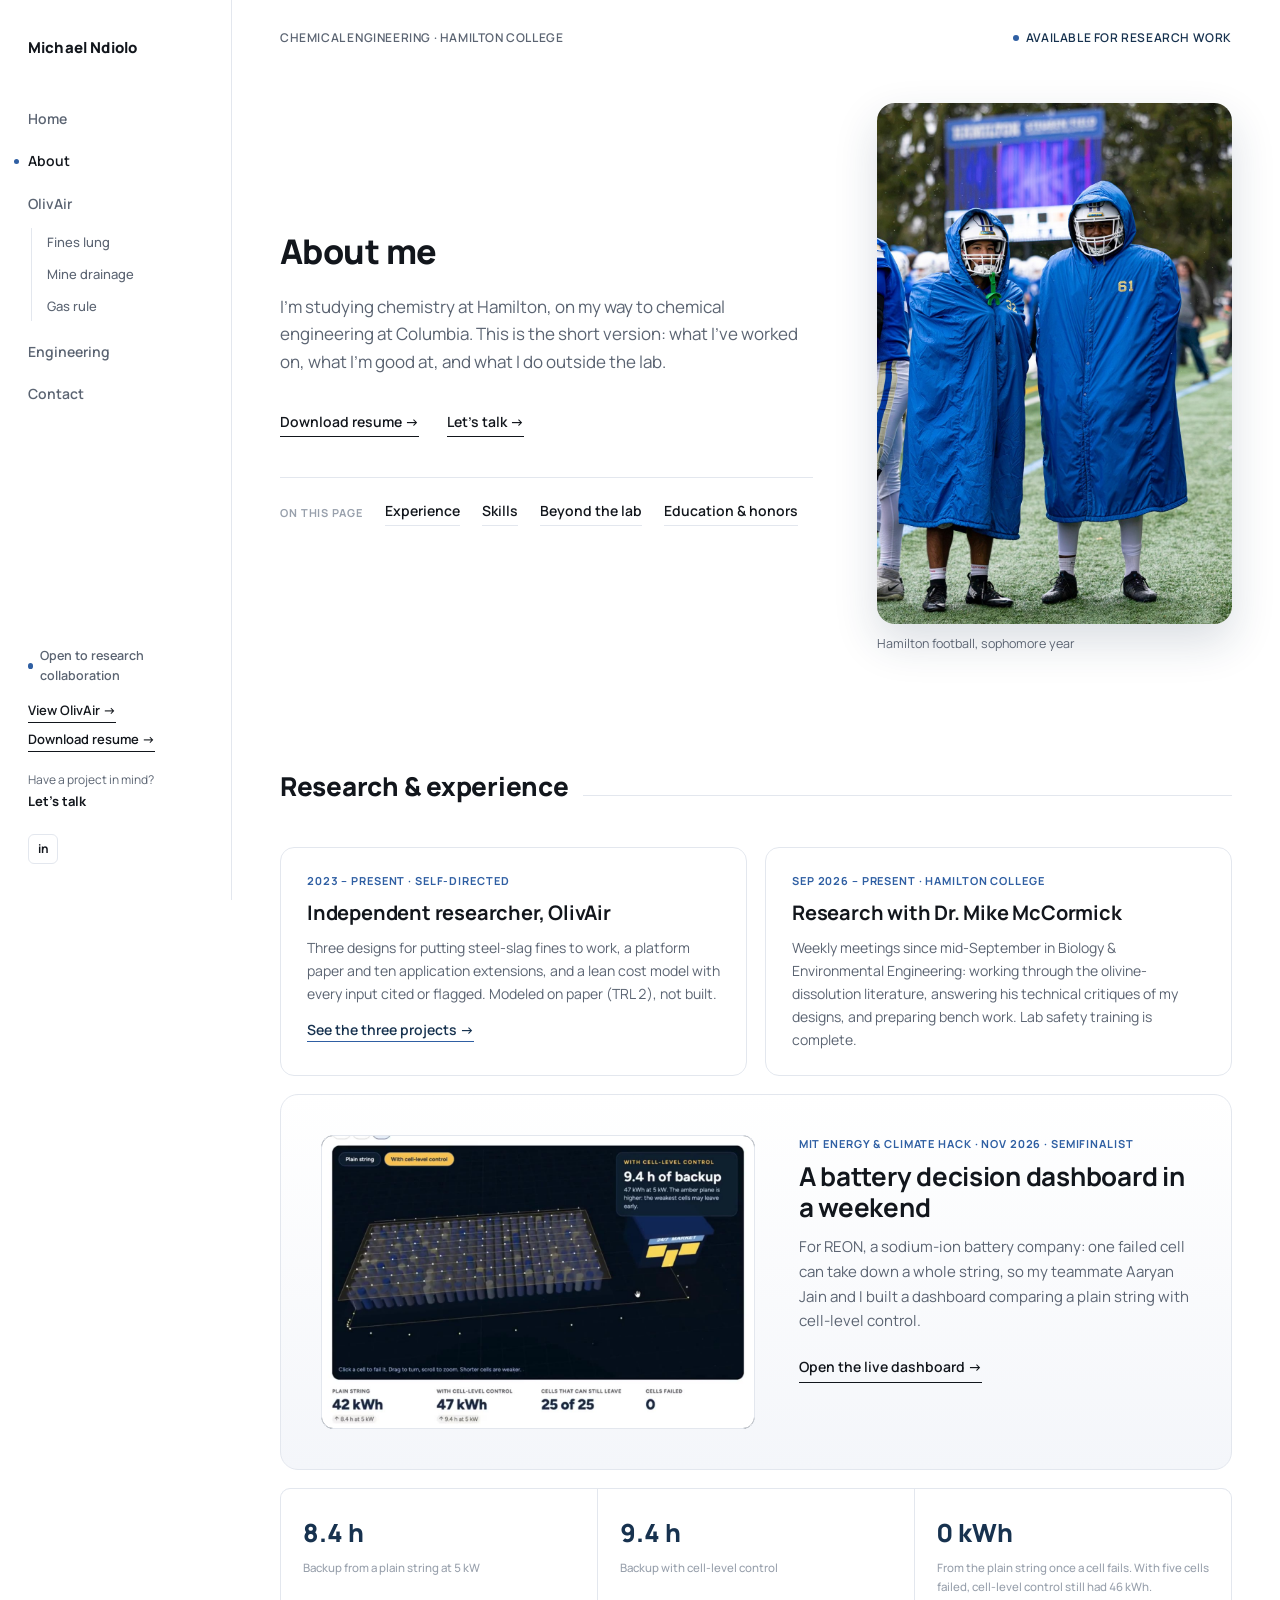
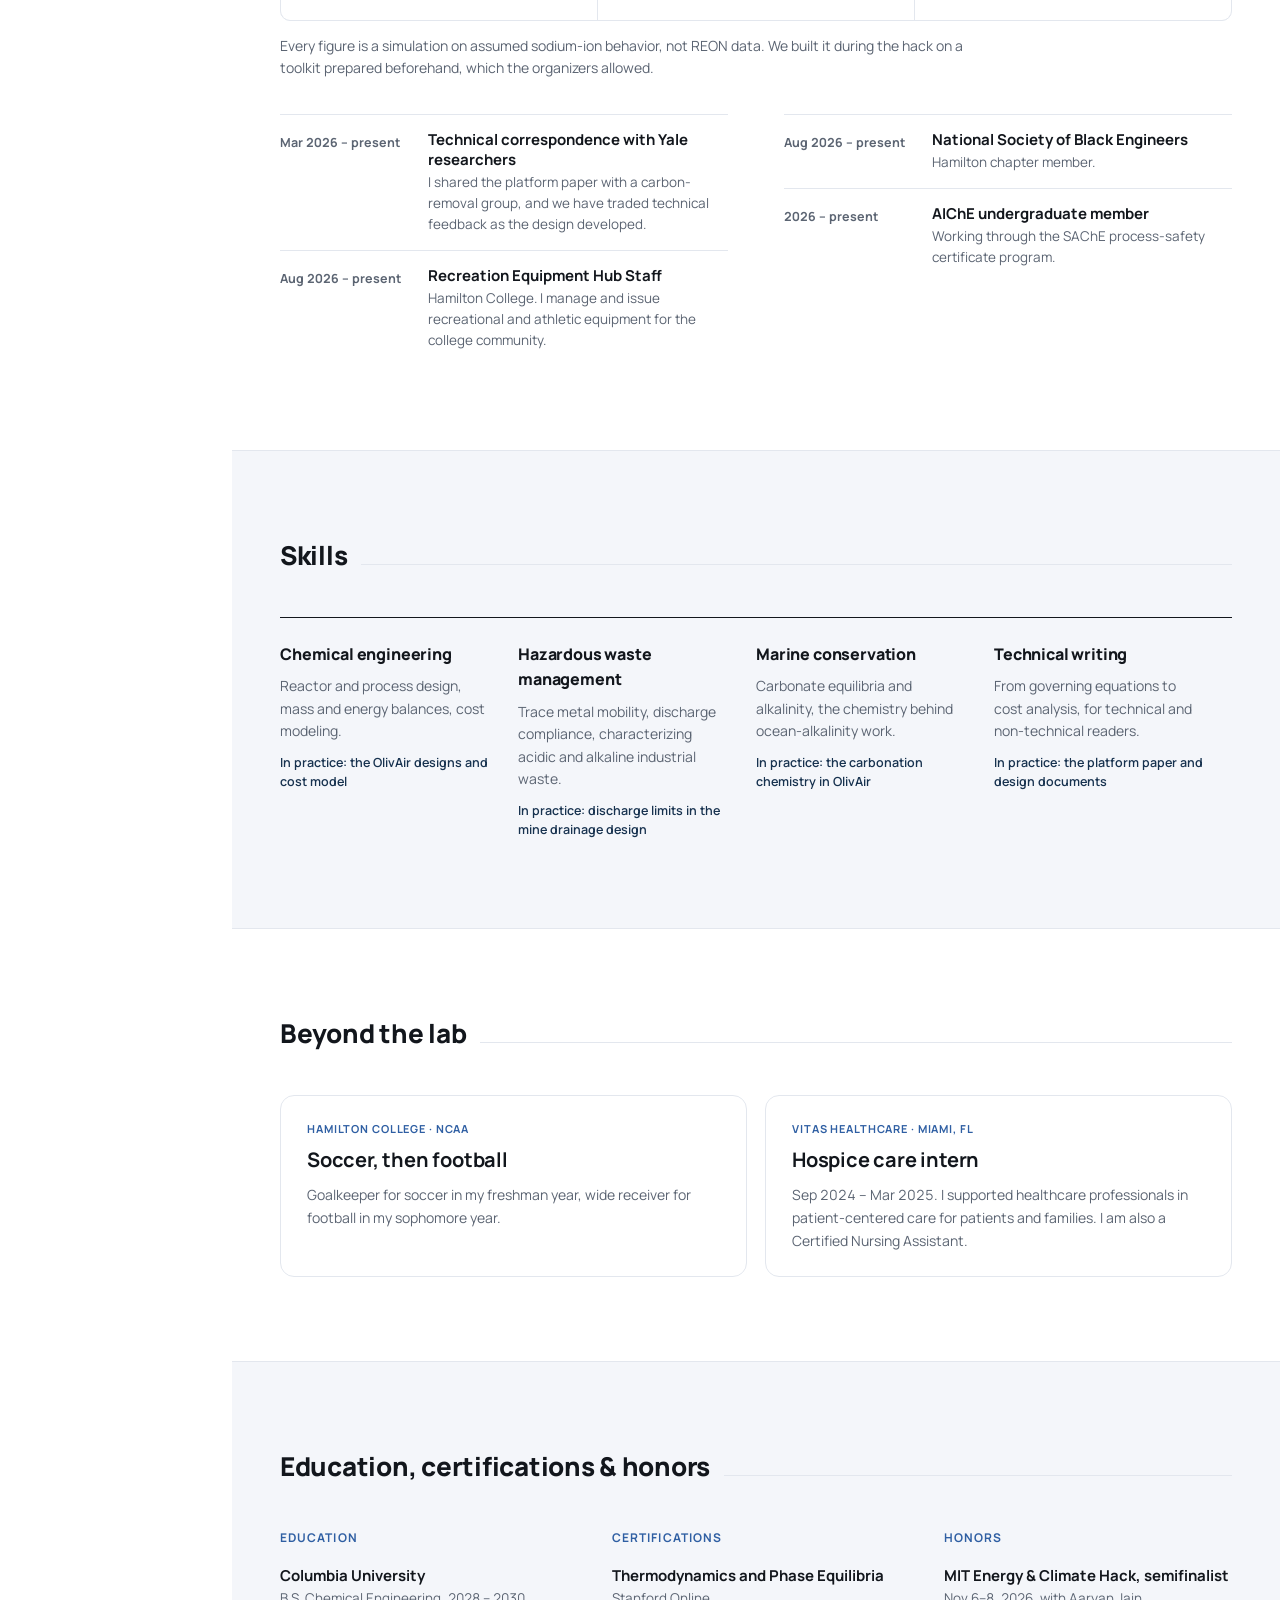
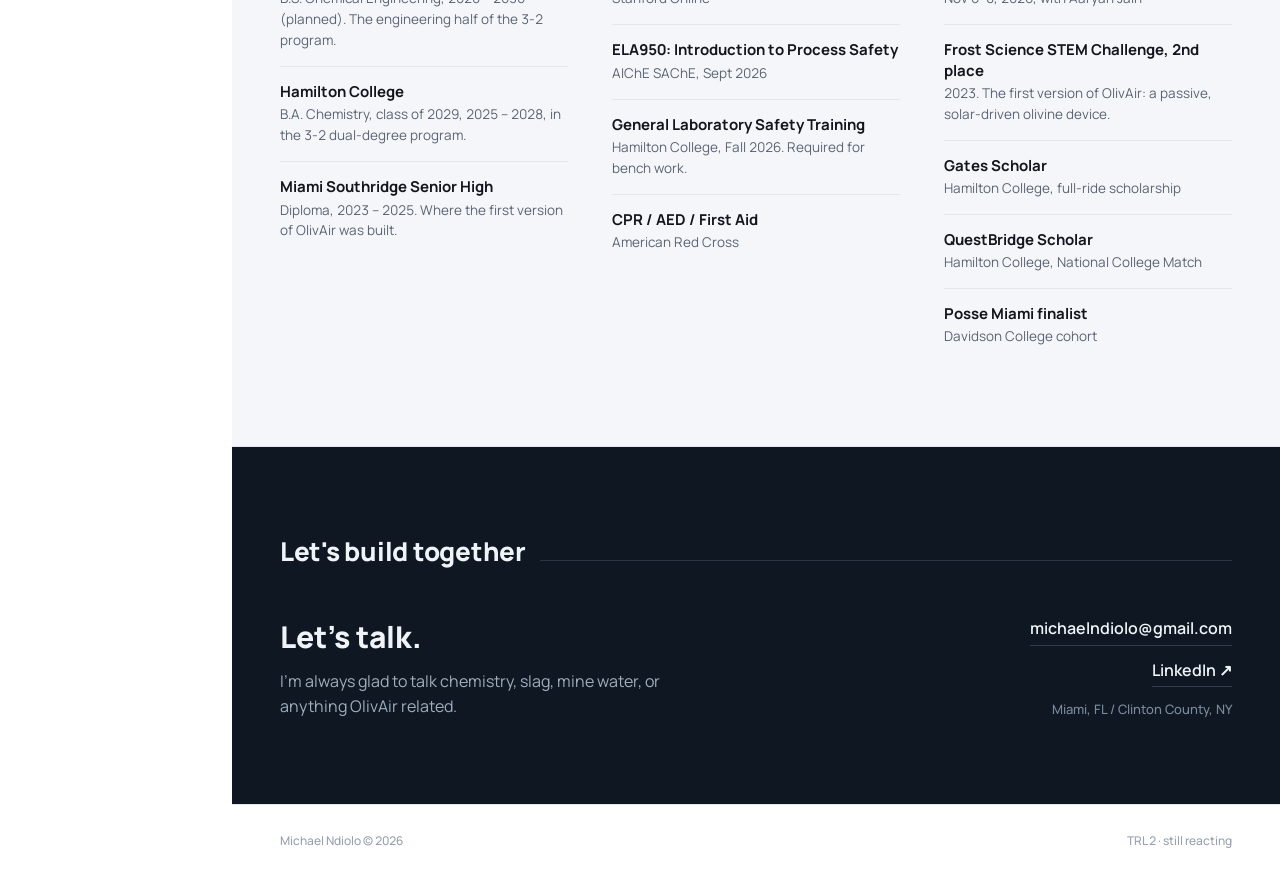
==== commit a1b22be8: "Add files via upload" ====
--- a/about.html
+++ b/about.html
@@ -19,7 +19,7 @@
 <link rel="preconnect" href="https://fonts.googleapis.com">
 <link rel="preconnect" href="https://fonts.gstatic.com" crossorigin>
 <link href="https://fonts.googleapis.com/css2?family=Manrope:wght@400;500;600;700;800&display=swap" rel="stylesheet">
-<link rel="stylesheet" href="style.css?v=20261126d">
+<link rel="stylesheet" href="style.css?v=20261126e">
 <script data-goatcounter="https://michaelndiolo.goatcounter.com/count" async src="//gc.zgo.at/count.js"></script>
 </head>
 <body class="">
@@ -93,37 +93,25 @@
   
 <header class="hero small ab-hero reveal">
   <div class="ab-t">
-    <div class="eyebrow">About</div>
-    <h1>Chemistry student, athlete, and the person behind OlivAir.</h1>
-    <p class="lead">I&rsquo;m studying chemistry at Hamilton, on my way to chemical engineering at Columbia. I run my own study of steel slag, I played soccer and football at Hamilton, and before college I spent seven months in hospice care.</p>
+    <h1>About me</h1>
+    <p class="lead">I&rsquo;m studying chemistry at Hamilton, on my way to chemical engineering at Columbia. This is the short version: what I&rsquo;ve worked on, what I&rsquo;m good at, and what I do outside the lab.</p>
     <div class="hero-cta">
       <a class="link-btn magnet" href="assets/michael-ndiolo-resume.pdf" target="_blank" rel="noopener">Download resume &rarr;</a>
       <a class="link-btn magnet" href="#contact">Let&rsquo;s talk &rarr;</a>
     </div>
-    <div class="ab-glance">
-      <div><b>Hamilton &rsquo;29</b><span>B.A. Chemistry, on the 3-2 path to Columbia chemical engineering</span></div>
-      <div><b>Gates &amp; QuestBridge</b><span>Scholar at Hamilton College</span></div>
-      <div><b>3 designs</b><span>OlivAir: three years of independent study of steel slag</span></div>
-      <div><b>Semifinalist</b><span>MIT Energy &amp; Climate Hack, Nov 2026</span></div>
-    </div>
+    <nav class="ab-jump" aria-label="On this page">
+      <span>On this page</span>
+      <a href="#experience">Experience</a>
+      <a href="#skills-about">Skills</a>
+      <a href="#beyond">Beyond the lab</a>
+      <a href="#education">Education &amp; honors</a>
+    </nav>
   </div>
   <figure class="ab-photo">
     <img src="assets/football-sideline.jpg" alt="Two Hamilton football players on the sideline in blue hooded sideline capes" width="1000" height="1465">
     <figcaption>Hamilton football, sophomore year</figcaption>
   </figure>
 </header>
-
-<section id="skills-about" class="alt-bg">
-  <div class="wrap">
-    <div class="sec-head reveal"><span class="sec-title">What I bring</span><span class="sec-line"></span></div>
-    <div class="skill-grid reveal">
-      <div class="skill-card"><h3>Chemical engineering</h3><p>Reactor and process design, mass and energy balances, and cost modeling, built through OlivAir and the 3-2 program at Columbia.</p></div>
-      <div class="skill-card"><h3>Hazardous waste management</h3><p>Trace metal mobility, discharge compliance, and characterizing acidic and alkaline industrial waste.</p></div>
-      <div class="skill-card"><h3>Marine conservation</h3><p>Carbonate equilibria and alkalinity: the chemistry behind carbonating slag and neutralizing acid water, which also underlies ocean-alkalinity work.</p></div>
-      <div class="skill-card"><h3>Technical writing</h3><p>From governing equations to cost analysis, for technical and non-technical readers alike.</p></div>
-    </div>
-  </div>
-</section>
 
 <section id="experience">
   <div class="wrap">
@@ -142,7 +130,7 @@
       </div>
     </div>
     <div class="newvessel reveal" id="hackathon" style="grid-template-columns:minmax(0,1.05fr) minmax(0,.95fr);margin-top:18px">
-      <div class="nv-img" style="padding:0;overflow:hidden;background:#0b1522;align-self:center"><video src="assets/reon-dashboard-demo.mp4" poster="assets/reon-dashboard-poster.jpg" muted loop playsinline controls preload="none" style="display:block;width:100%;height:auto"></video></div>
+      <div class="nv-img" style="padding:0;overflow:hidden;background:#0b1522;align-self:center"><video src="assets/reon-dashboard-demo.mp4" poster="assets/reon-dashboard-poster.jpg" autoplay muted loop playsinline disablepictureinpicture preload="auto" style="display:block;width:100%;height:auto"></video></div>
       <div>
         <div class="nv-kicker">MIT Energy &amp; Climate Hack &middot; Nov 2026 &middot; Semifinalist</div>
         <h3>A battery decision dashboard in a weekend</h3>
@@ -169,19 +157,29 @@
   </div>
 </section>
 
-<section id="beyond" class="alt-bg">
+<section id="skills-about" class="alt-bg">
+  <div class="wrap">
+    <div class="sec-head reveal"><span class="sec-title">Skills</span><span class="sec-line"></span></div>
+    <div class="ab-skills reveal">
+      <div><h3>Chemical engineering</h3><p>Reactor and process design, mass and energy balances, cost modeling.</p><span>In practice: the OlivAir designs and cost model</span></div>
+      <div><h3>Hazardous waste management</h3><p>Trace metal mobility, discharge compliance, characterizing acidic and alkaline industrial waste.</p><span>In practice: discharge limits in the mine drainage design</span></div>
+      <div><h3>Marine conservation</h3><p>Carbonate equilibria and alkalinity, the chemistry behind ocean-alkalinity work.</p><span>In practice: the carbonation chemistry in OlivAir</span></div>
+      <div><h3>Technical writing</h3><p>From governing equations to cost analysis, for technical and non-technical readers.</p><span>In practice: the platform paper and design documents</span></div>
+    </div>
+  </div>
+</section>
+
+<section id="beyond">
   <div class="wrap">
     <div class="sec-head reveal"><span class="sec-title">Beyond the lab</span><span class="sec-line"></span></div>
-    <p class="big-lede reveal">Goalkeeper my whole life. <em>Then a walk-on wide receiver with no football experience.</em></p>
-    <div class="panels3 reveal">
-      <div class="panel"><h4>Football &middot; Hamilton, NCAA</h4><div class="p-big">Wide receiver, sophomore year</div><p>With seven goalies on the soccer roster and no realistic path to playing time, I walked on to football in my sophomore year with no playing experience.</p></div>
-      <div class="panel"><h4>Soccer &middot; Hamilton, NCAA</h4><div class="p-big">Goalkeeper, through freshman year</div><p>I played in goal my whole life, through high school and my freshman year at Hamilton.</p></div>
+    <div class="duo reveal" style="margin-top:0">
+      <div class="panel"><h4>Hamilton College &middot; NCAA</h4><div class="p-big">Soccer, then football</div><p>Goalkeeper for soccer in my freshman year, wide receiver for football in my sophomore year.</p></div>
       <div class="panel"><h4>VITAS Healthcare &middot; Miami, FL</h4><div class="p-big">Hospice care intern</div><p>Sep 2024 &ndash; Mar 2025. I supported healthcare professionals in patient-centered care for patients and families. I am also a Certified Nursing Assistant.</p></div>
     </div>
   </div>
 </section>
 
-<section id="education">
+<section id="education" class="alt-bg">
   <div class="wrap">
     <div class="sec-head reveal"><span class="sec-title">Education, certifications &amp; honors</span><span class="sec-line"></span></div>
     <div class="ab-trio reveal">
--- a/style.css
+++ b/style.css
@@ -1165,3 +1165,18 @@
   .ab-glance { grid-template-columns: 1fr; }
   .ab-more .ab-list li { grid-template-columns: 1fr; gap: 2px; }
 }
+
+/* About v2: no bottom fade on this hero (it faded the text), jump bar, skills tied to evidence */
+.ab-hero { -webkit-mask-image: none; mask-image: none; background-image: none; }
+.ab-jump { display: flex; flex-wrap: wrap; align-items: center; gap: 8px 22px; margin-top: 40px; padding-top: 22px; border-top: 1px solid var(--border); font-size: 14px; }
+.ab-jump span { font-size: 11px; font-weight: 700; letter-spacing: .08em; text-transform: uppercase; color: var(--text-faint); }
+.ab-jump a { font-weight: 600; color: var(--text); border-bottom: 1px solid var(--border); padding-bottom: 2px; }
+.ab-jump a:hover { border-bottom-color: var(--accent-dark); }
+.ab-photo figcaption { color: var(--text-dim); }
+.ab-skills { display: grid; grid-template-columns: repeat(4, minmax(0, 1fr)); gap: 0; border-top: 1px solid var(--text); }
+.ab-skills > div { padding: 24px 26px 4px 0; }
+.ab-skills h3 { font-size: 16px; font-weight: 800; letter-spacing: -.01em; margin-bottom: 8px; }
+.ab-skills p { font-size: 14px; line-height: 1.6; color: var(--text-dim); }
+.ab-skills span { display: block; margin-top: 12px; font-size: 12.5px; line-height: 1.5; color: var(--accent-dark); font-weight: 600; }
+@media (max-width: 1100px) { .ab-skills { grid-template-columns: 1fr 1fr; } .ab-skills > div { padding-bottom: 22px; } }
+@media (max-width: 560px) { .ab-skills { grid-template-columns: 1fr; } }
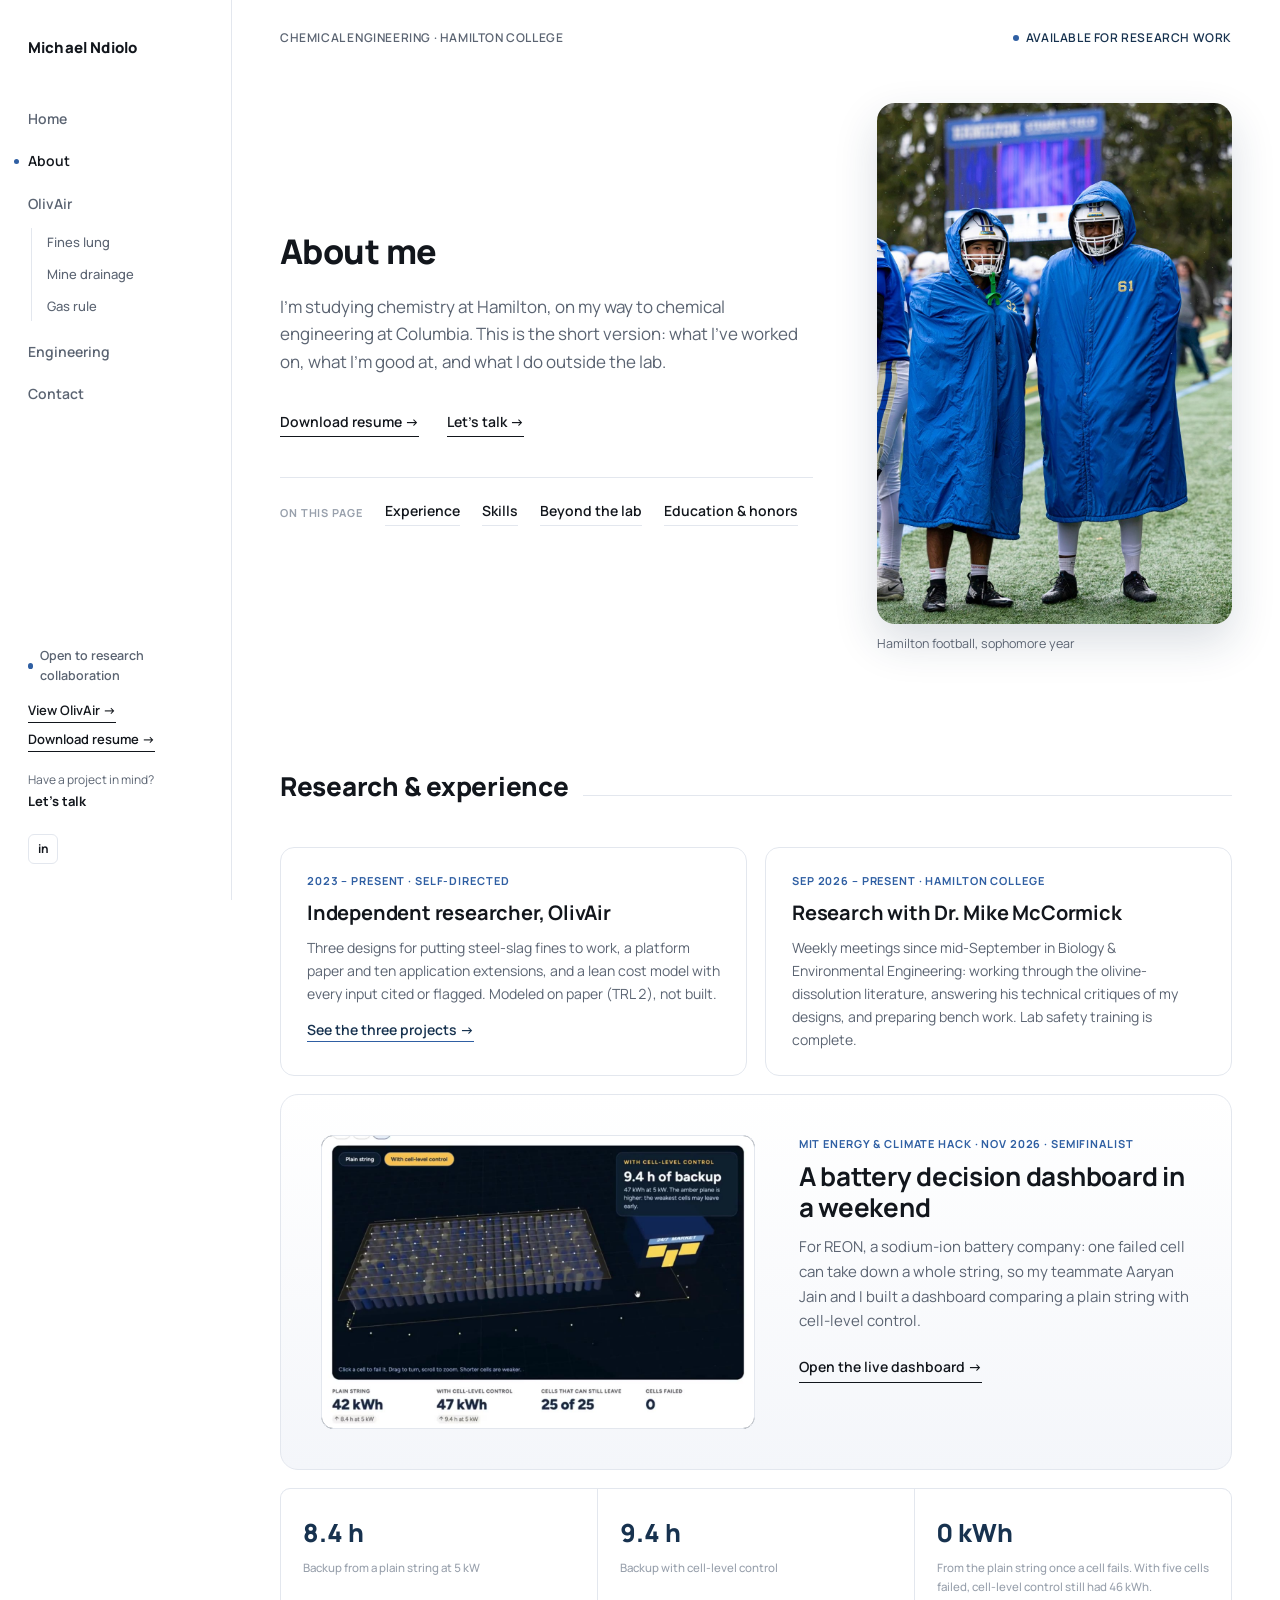
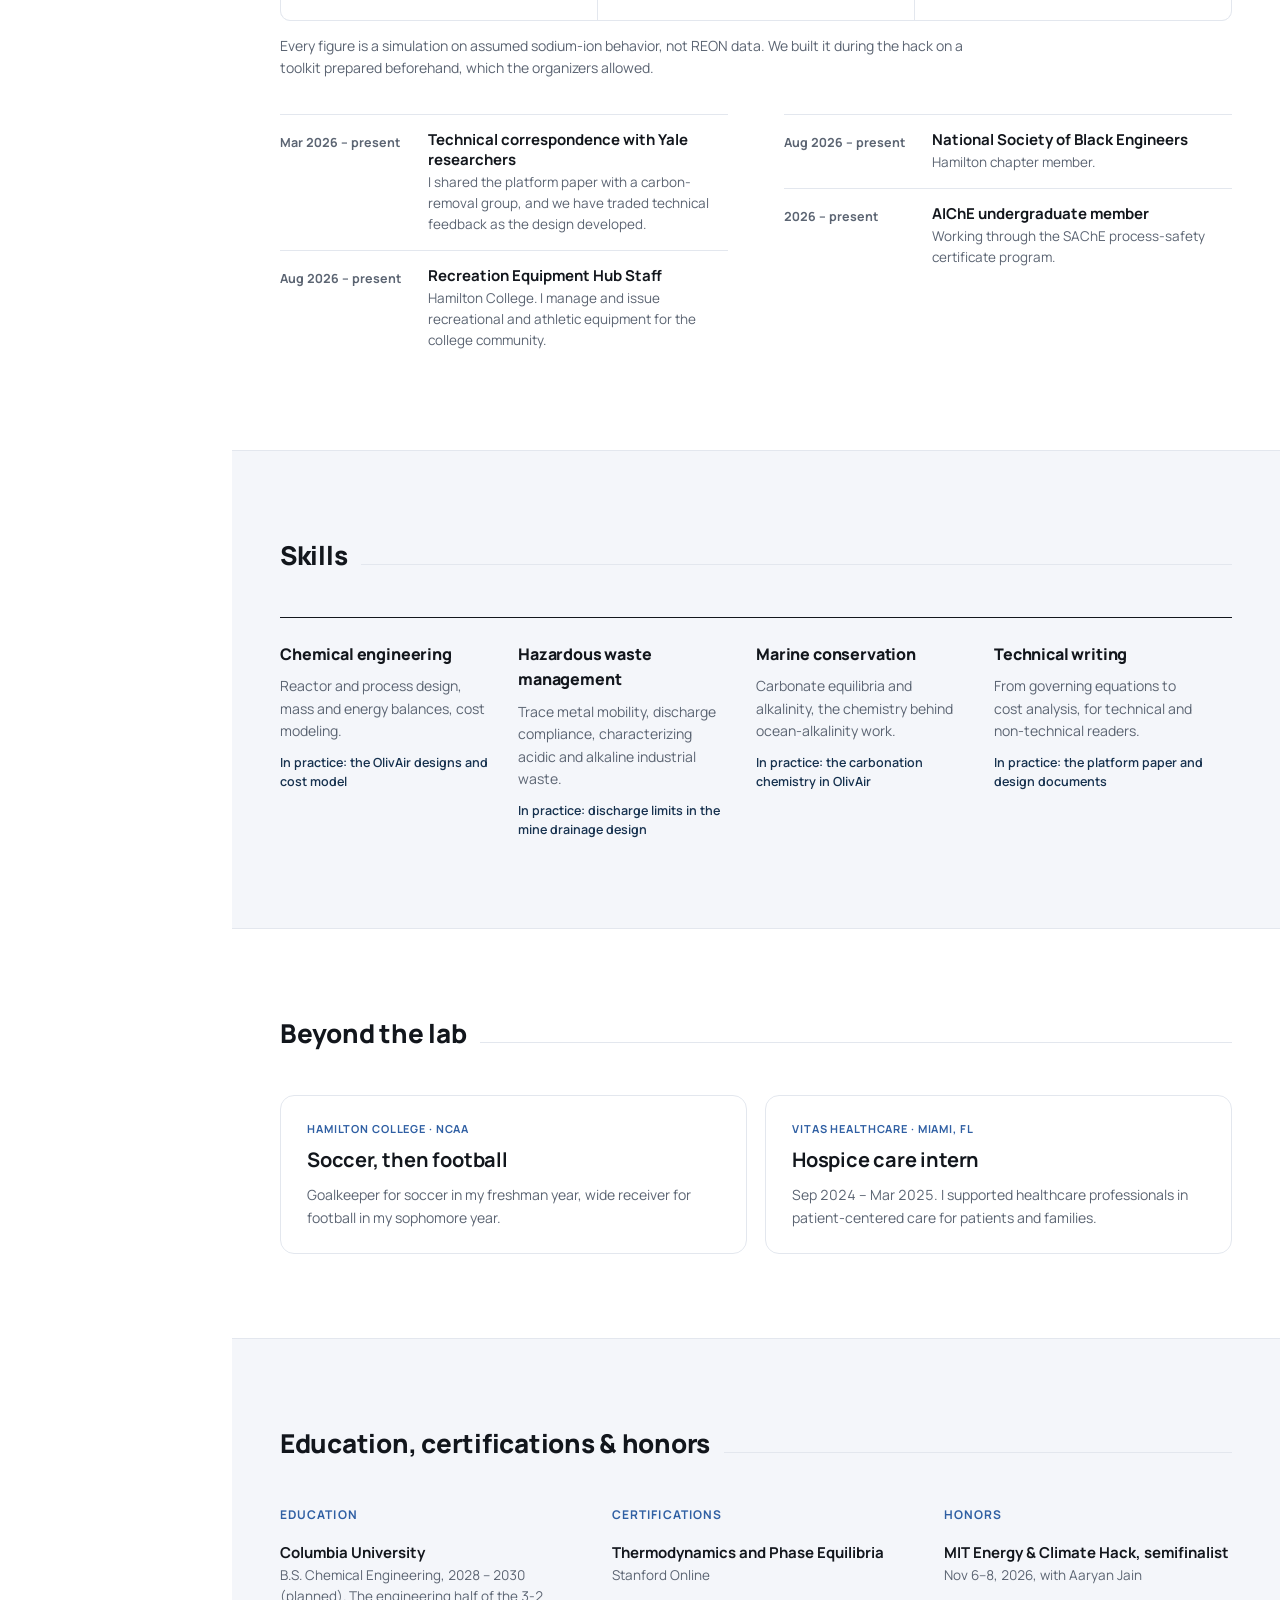
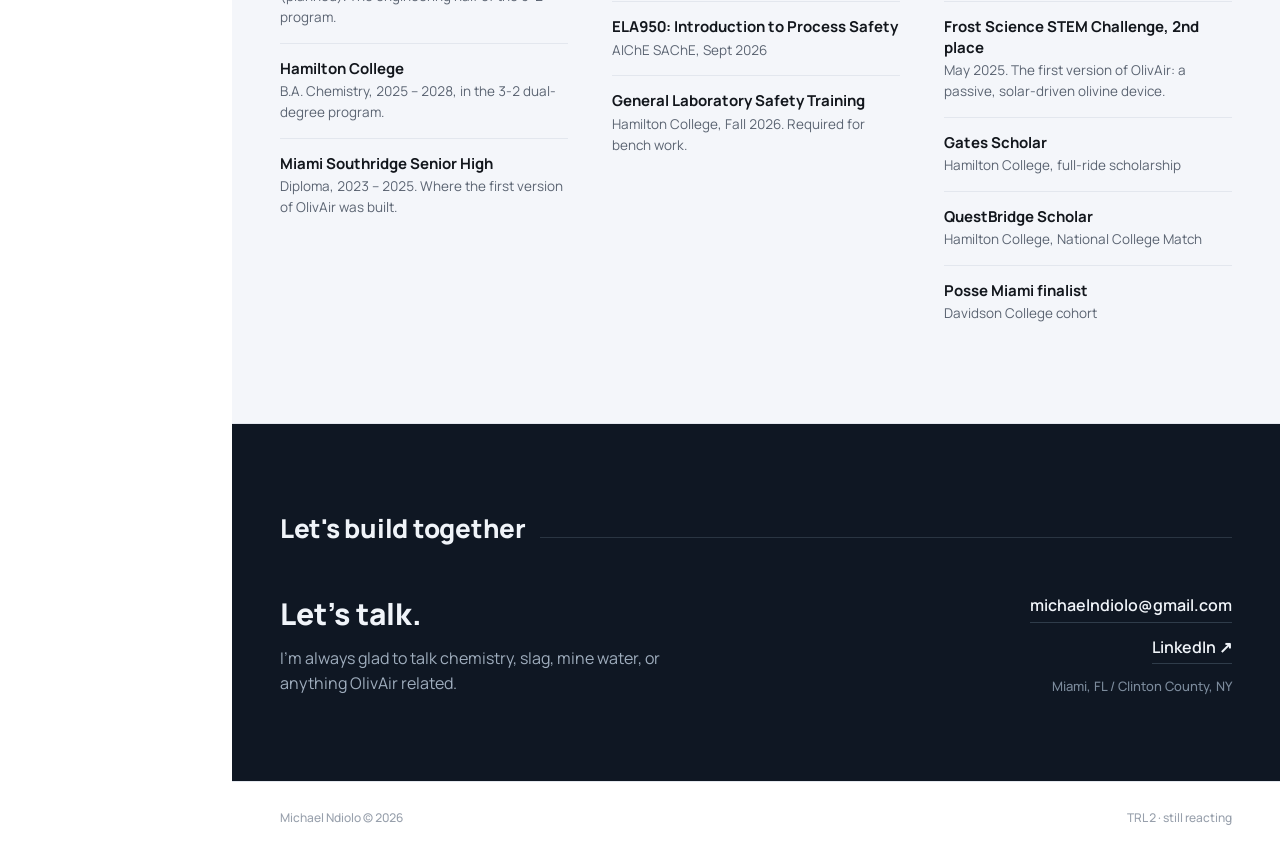
==== commit a4ee00f2: "Add files via upload" ====
--- a/about.html
+++ b/about.html
@@ -174,7 +174,7 @@
     <div class="sec-head reveal"><span class="sec-title">Beyond the lab</span><span class="sec-line"></span></div>
     <div class="duo reveal" style="margin-top:0">
       <div class="panel"><h4>Hamilton College &middot; NCAA</h4><div class="p-big">Soccer, then football</div><p>Goalkeeper for soccer in my freshman year, wide receiver for football in my sophomore year.</p></div>
-      <div class="panel"><h4>VITAS Healthcare &middot; Miami, FL</h4><div class="p-big">Hospice care intern</div><p>Sep 2024 &ndash; Mar 2025. I supported healthcare professionals in patient-centered care for patients and families. I am also a Certified Nursing Assistant.</p></div>
+      <div class="panel"><h4>VITAS Healthcare &middot; Miami, FL</h4><div class="p-big">Hospice care intern</div><p>Sep 2024 &ndash; Mar 2025. I supported healthcare professionals in patient-centered care for patients and families.</p></div>
     </div>
   </div>
 </section>
@@ -187,7 +187,7 @@
         <h3>Education</h3>
         <ul class="ab-list">
           <li><div><b>Columbia University</b><span>B.S. Chemical Engineering, 2028 &ndash; 2030 (planned). The engineering half of the 3-2 program.</span></div></li>
-          <li><div><b>Hamilton College</b><span>B.A. Chemistry, class of 2029, 2025 &ndash; 2028, in the 3-2 dual-degree program.</span></div></li>
+          <li><div><b>Hamilton College</b><span>B.A. Chemistry, 2025 &ndash; 2028, in the 3-2 dual-degree program.</span></div></li>
           <li><div><b>Miami Southridge Senior High</b><span>Diploma, 2023 &ndash; 2025. Where the first version of OlivAir was built.</span></div></li>
         </ul>
       </div>
@@ -197,14 +197,13 @@
           <li><div><b>Thermodynamics and Phase Equilibria</b><span>Stanford Online</span></div></li>
           <li><div><b>ELA950: Introduction to Process Safety</b><span>AIChE SAChE, Sept 2026</span></div></li>
           <li><div><b>General Laboratory Safety Training</b><span>Hamilton College, Fall 2026. Required for bench work.</span></div></li>
-          <li><div><b>CPR / AED / First Aid</b><span>American Red Cross</span></div></li>
         </ul>
       </div>
       <div>
         <h3>Honors</h3>
         <ul class="ab-list">
           <li><div><b>MIT Energy &amp; Climate Hack, semifinalist</b><span>Nov 6&ndash;8, 2026, with Aaryan Jain</span></div></li>
-          <li><div><b>Frost Science STEM Challenge, 2nd place</b><span>2023. The first version of OlivAir: a passive, solar-driven olivine device.</span></div></li>
+          <li><div><b>Frost Science STEM Challenge, 2nd place</b><span>May 2025. The first version of OlivAir: a passive, solar-driven olivine device.</span></div></li>
           <li><div><b>Gates Scholar</b><span>Hamilton College, full-ride scholarship</span></div></li>
           <li><div><b>QuestBridge Scholar</b><span>Hamilton College, National College Match</span></div></li>
           <li><div><b>Posse Miami finalist</b><span>Davidson College cohort</span></div></li>
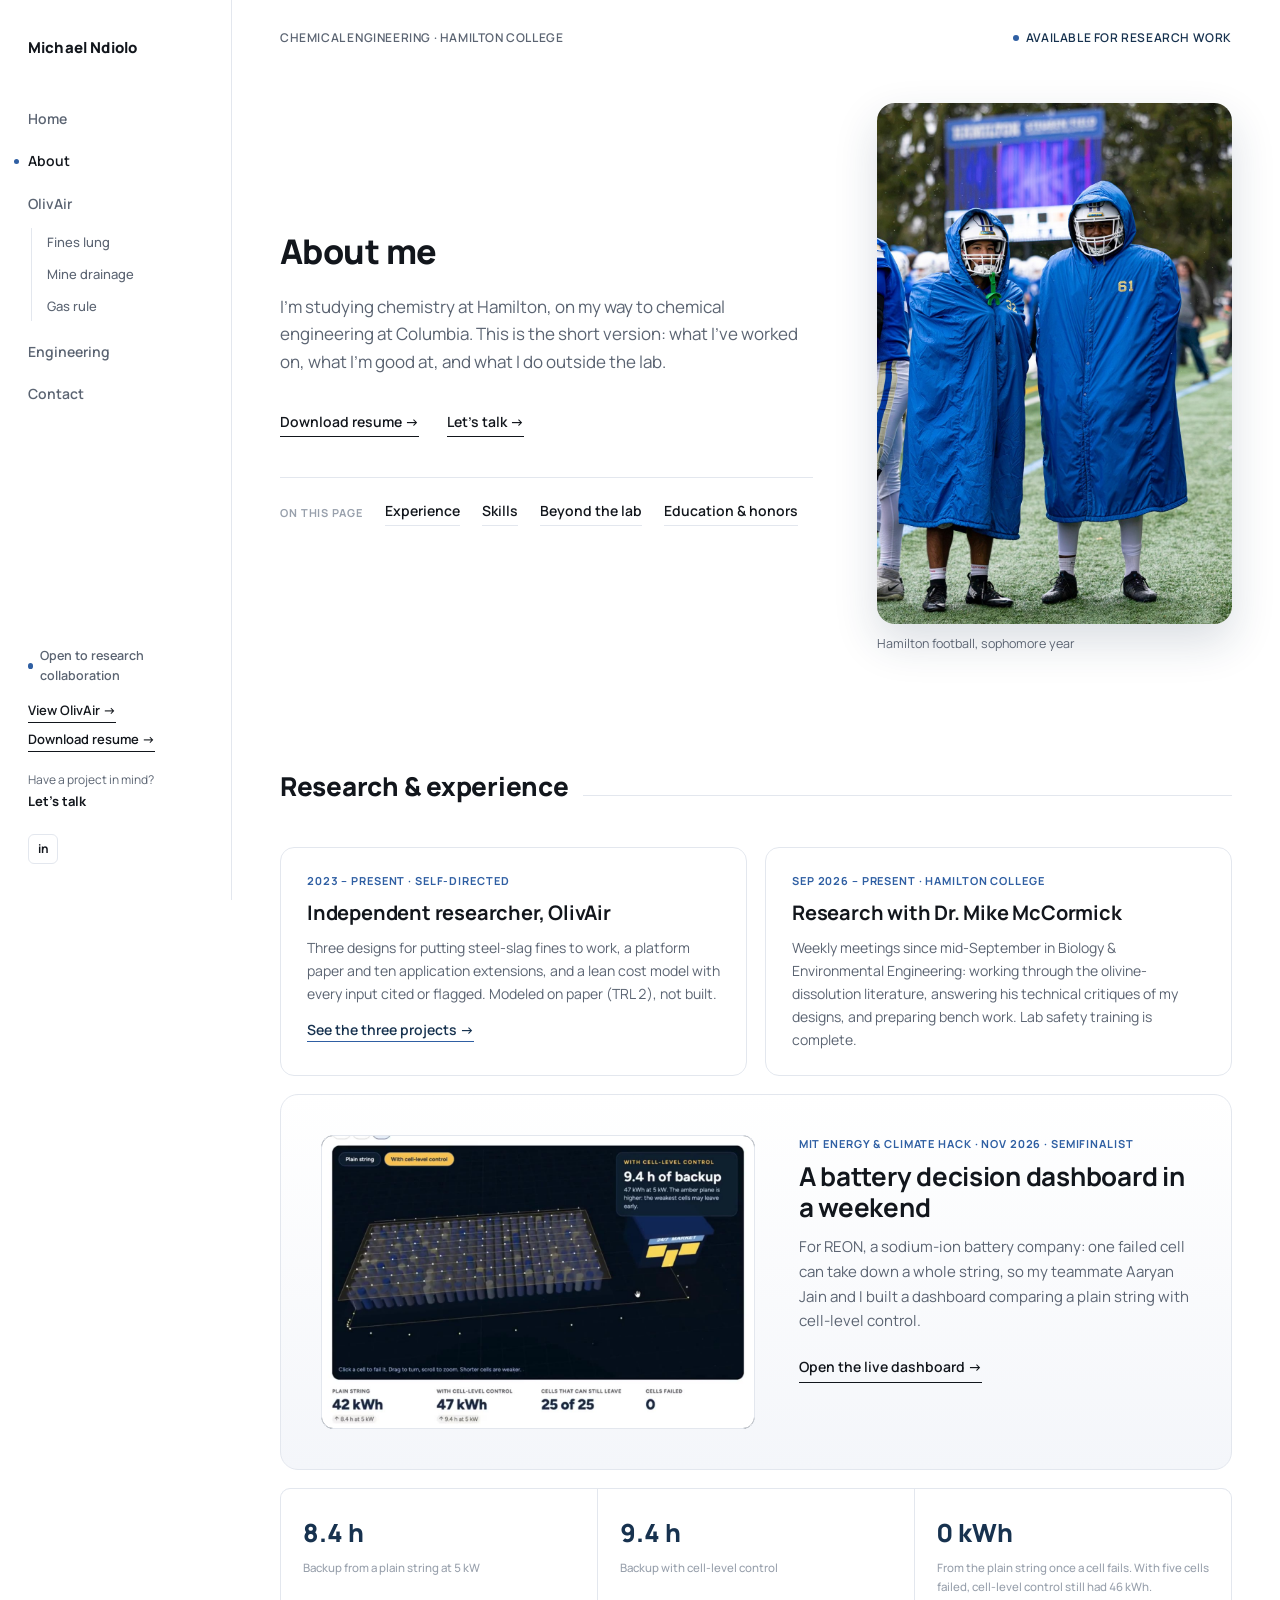
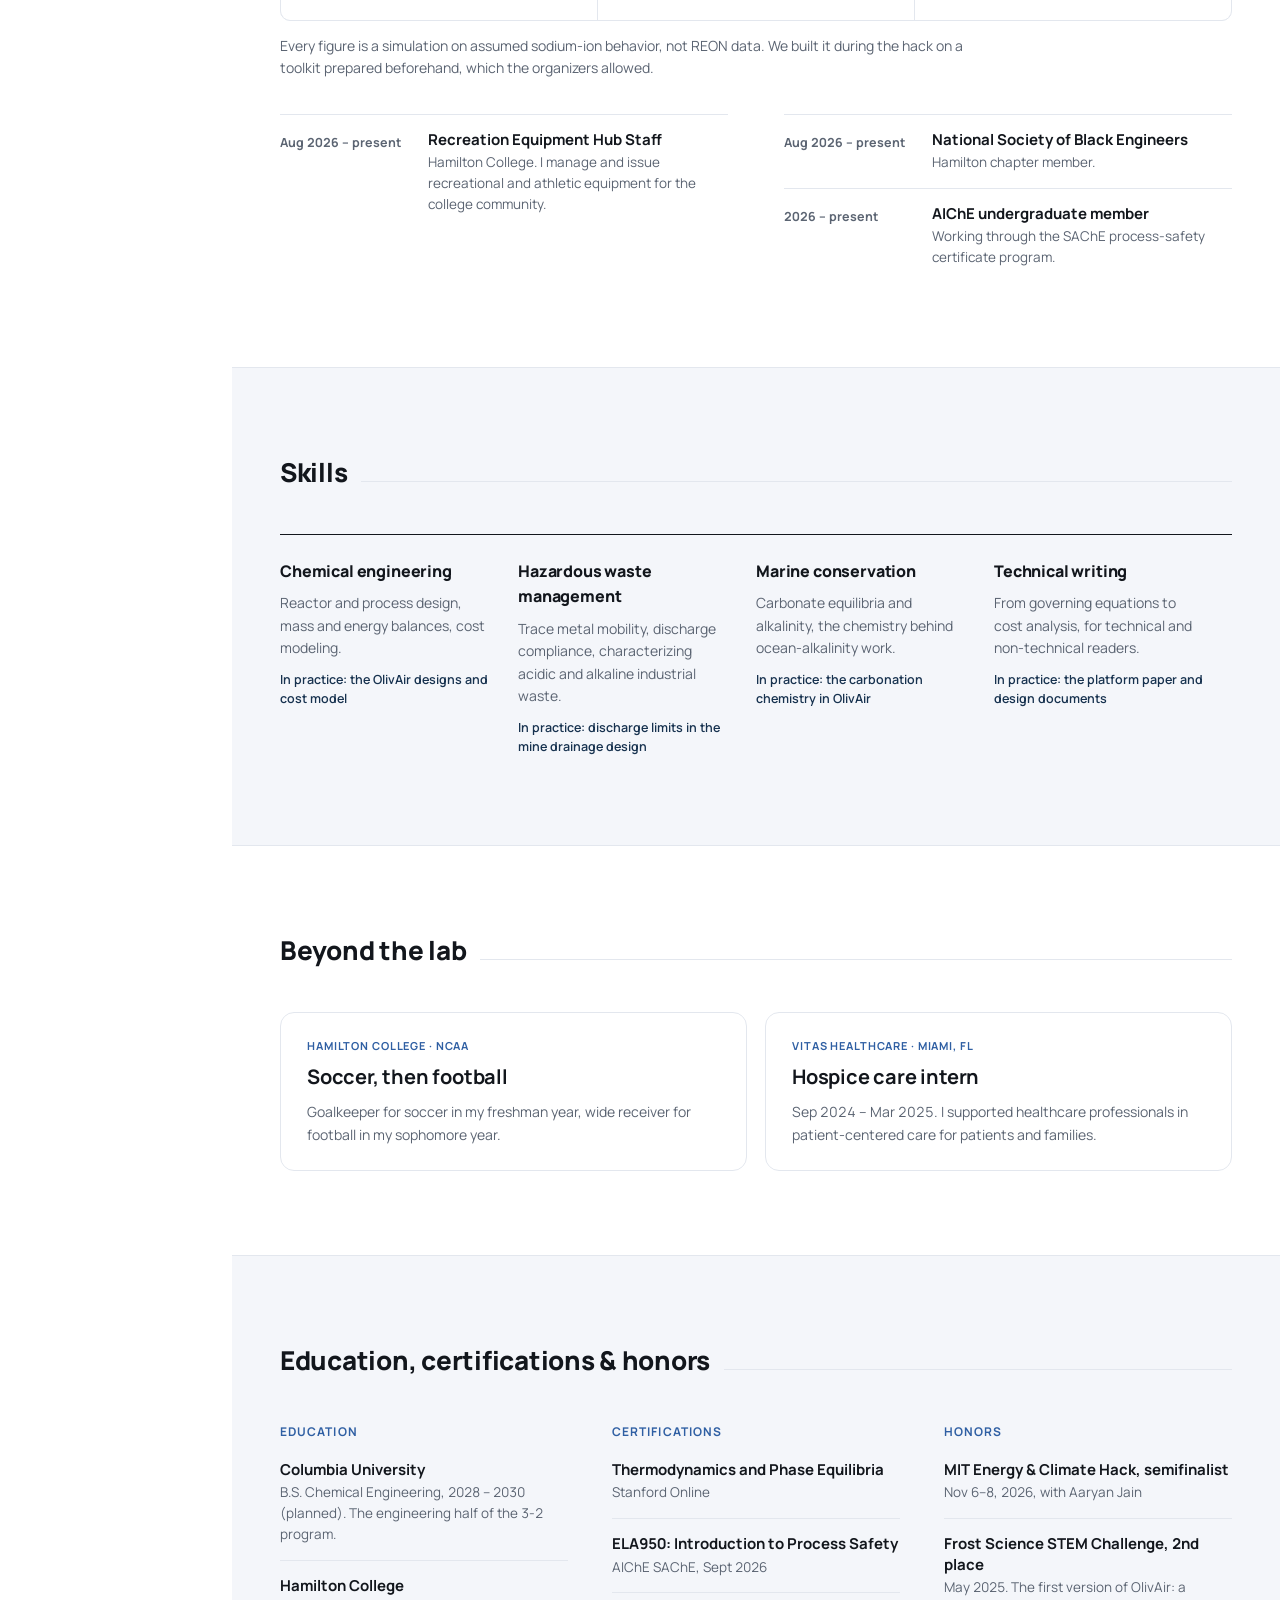
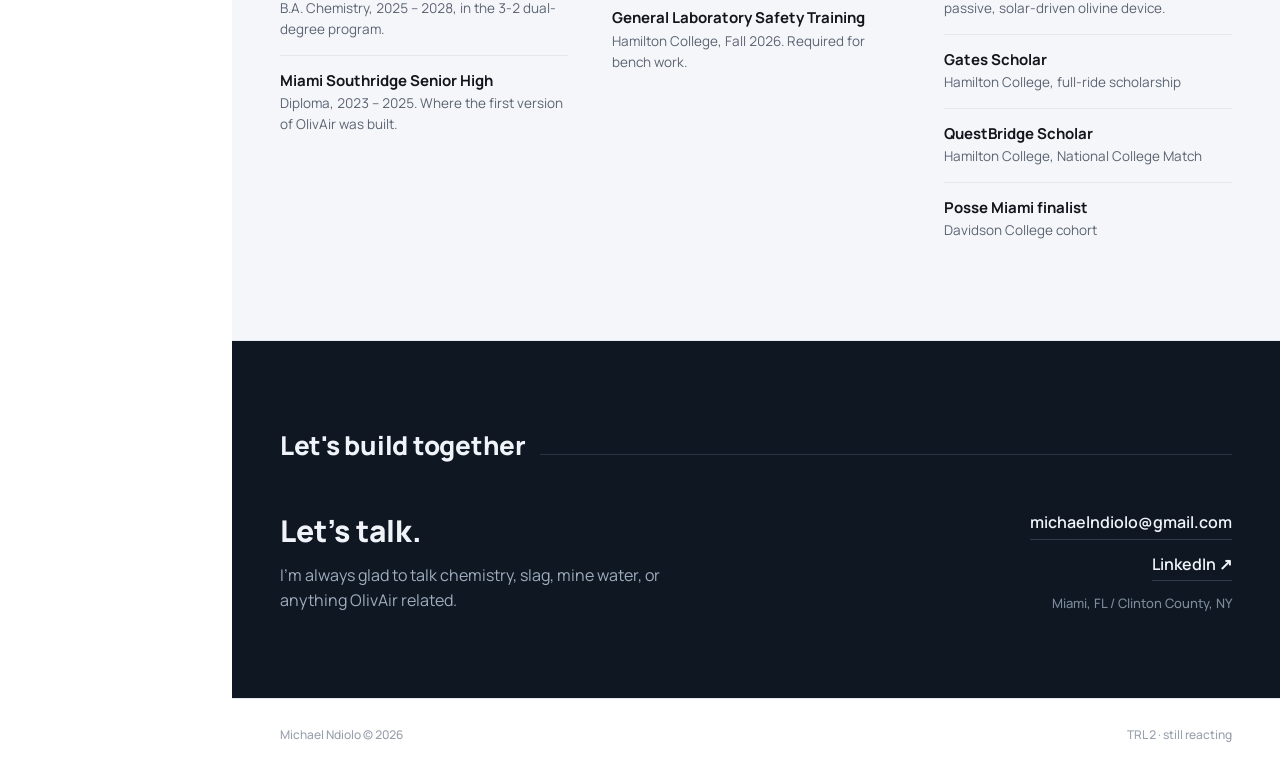
==== commit 4b662d48: "Add files via upload" ====
--- a/about.html
+++ b/about.html
@@ -146,7 +146,6 @@
     <p class="aims-note reveal">Every figure is a simulation on assumed sodium-ion behavior, not REON data. We built it during the hack on a toolkit prepared beforehand, which the organizers allowed.</p>
     <div class="ab-more reveal">
       <ul class="ab-list">
-        <li><div class="ab-w">Mar 2026 &ndash; present</div><div><b>Technical correspondence with Yale researchers</b><span>I shared the platform paper with a carbon-removal group, and we have traded technical feedback as the design developed.</span></div></li>
         <li><div class="ab-w">Aug 2026 &ndash; present</div><div><b>Recreation Equipment Hub Staff</b><span>Hamilton College. I manage and issue recreational and athletic equipment for the college community.</span></div></li>
       </ul>
       <ul class="ab-list">
